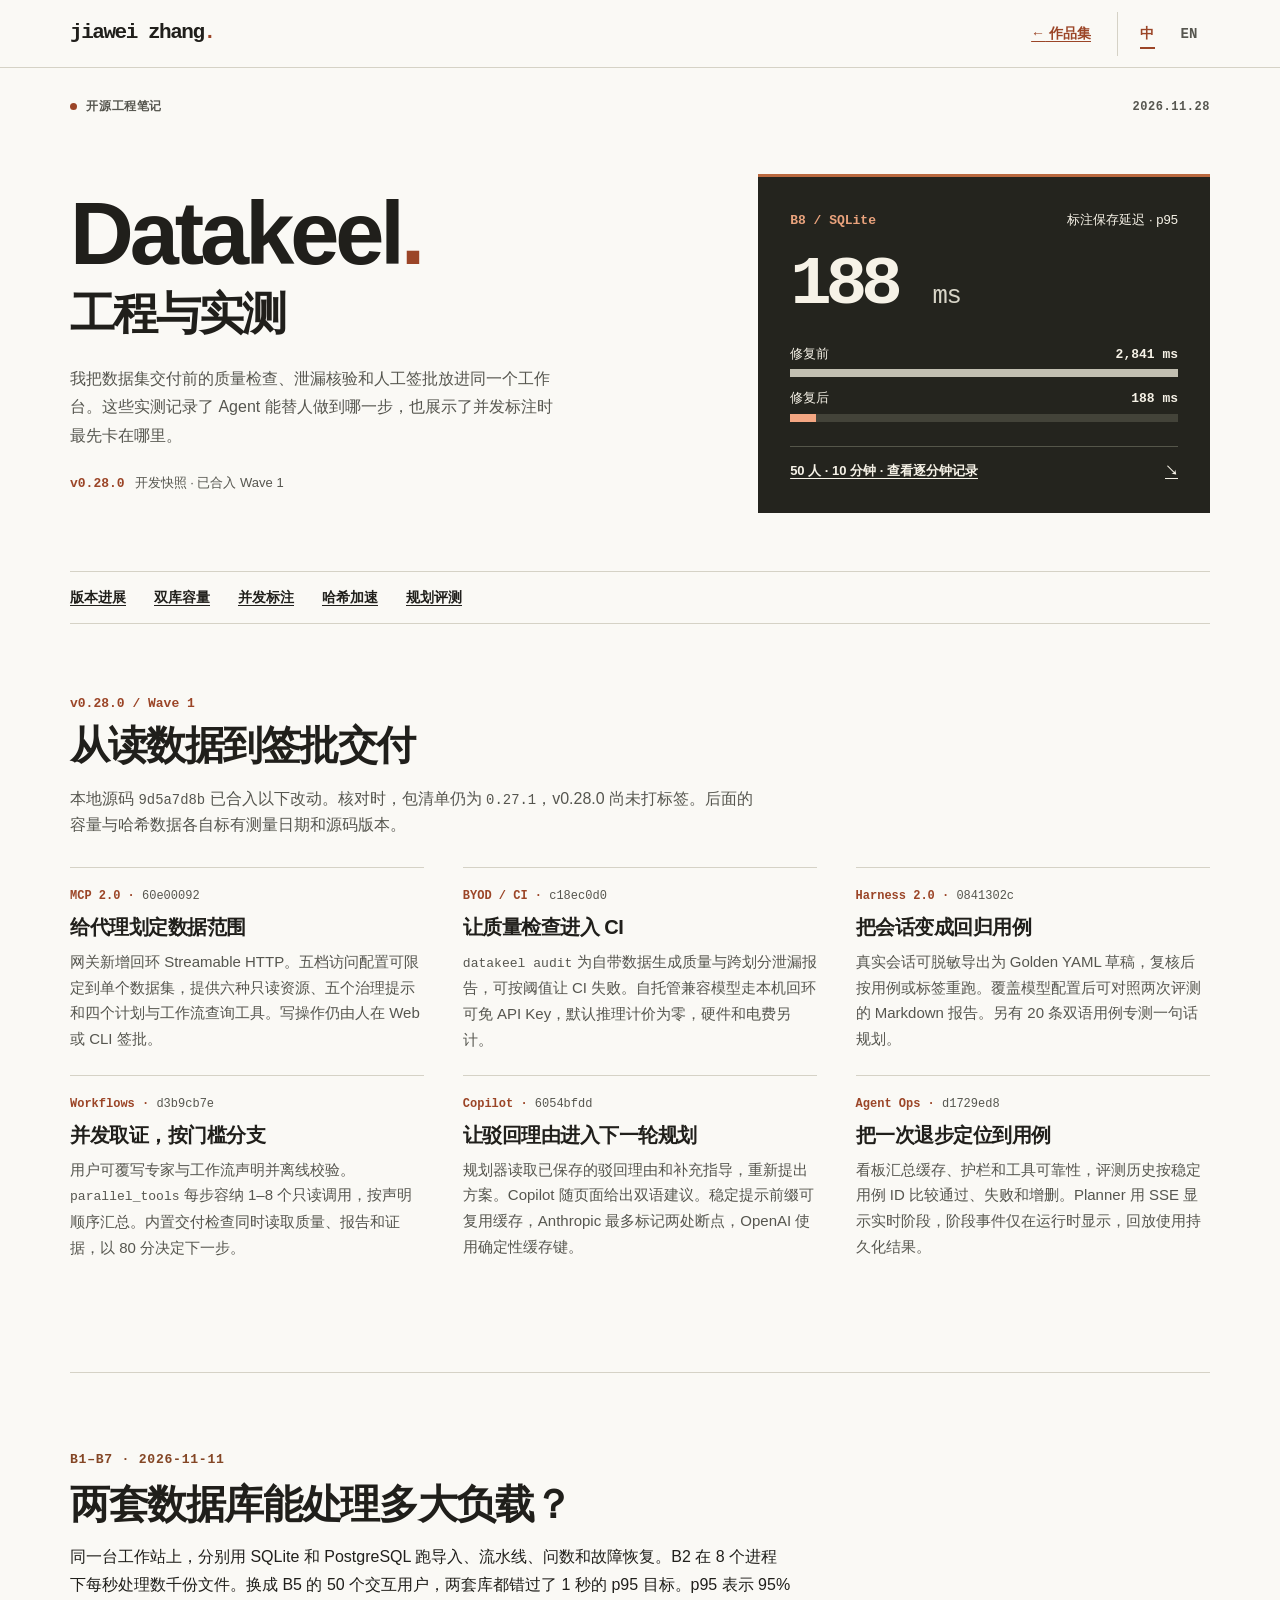
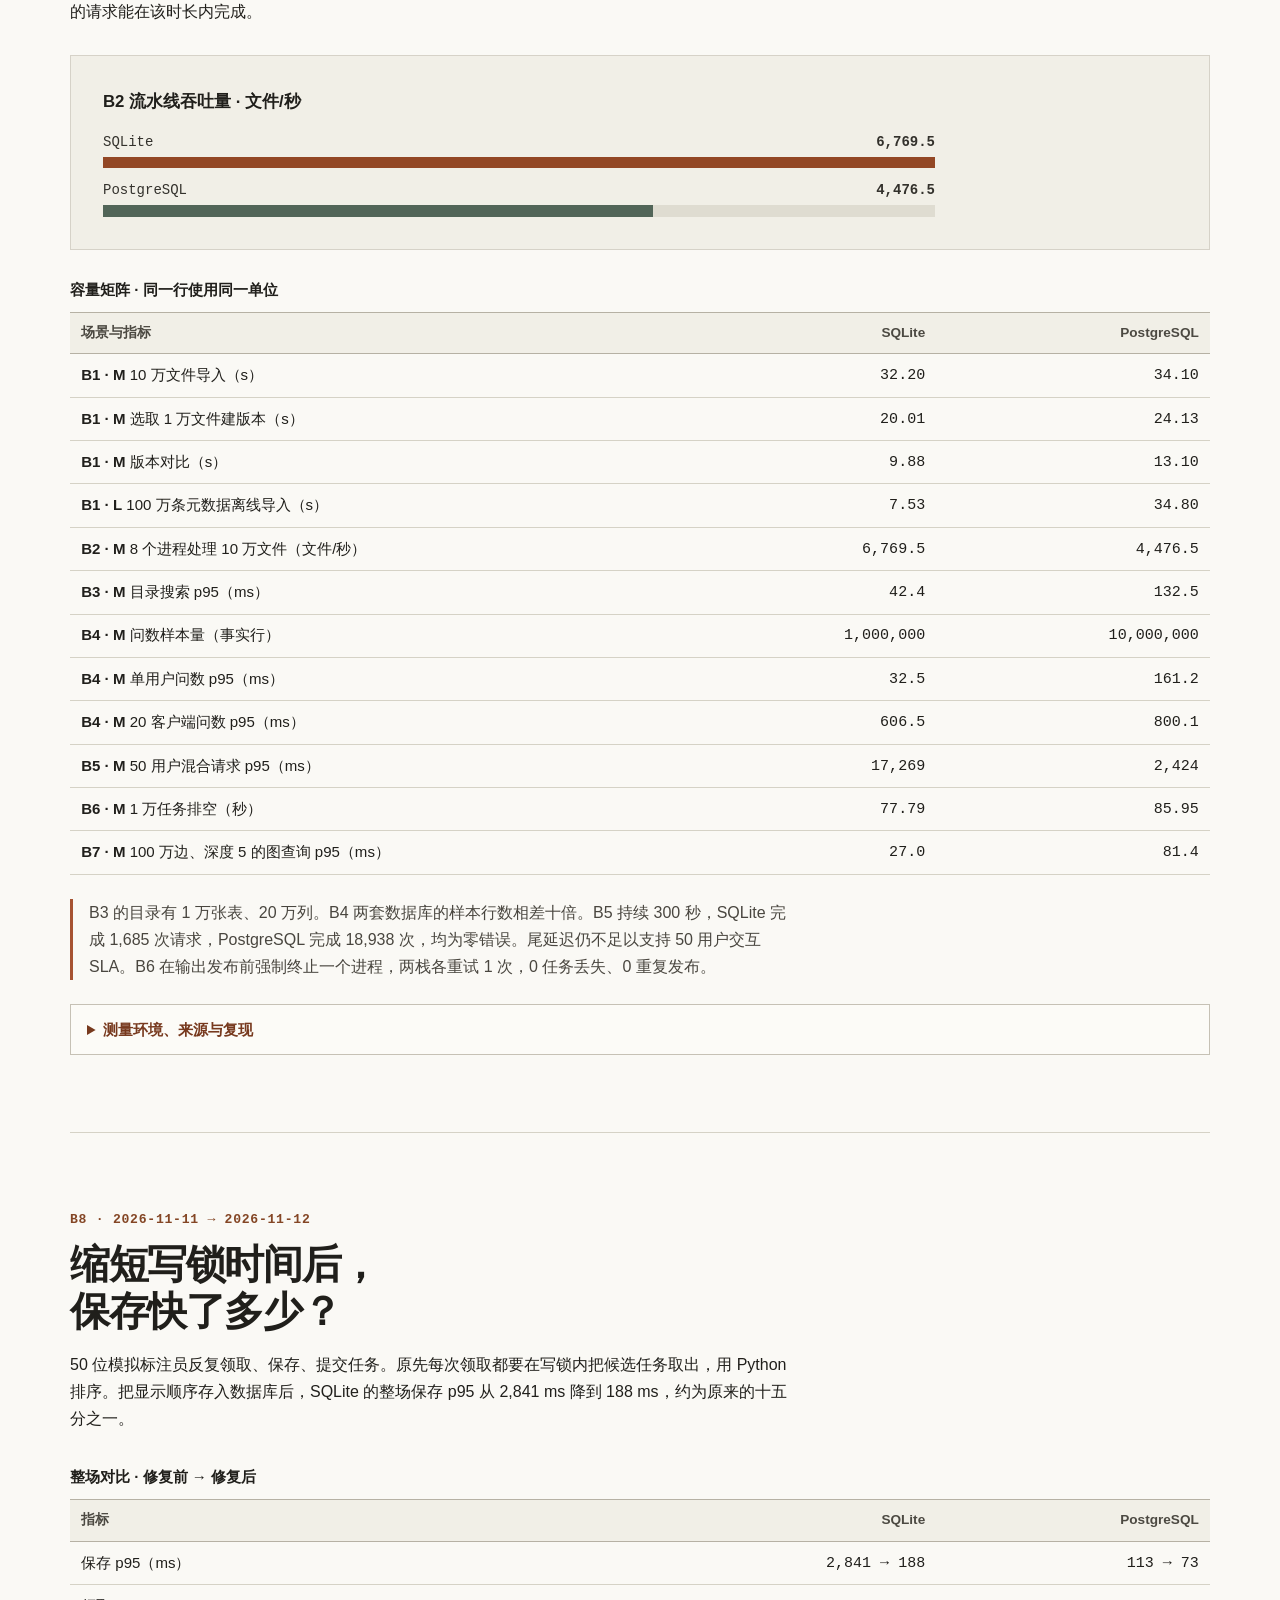
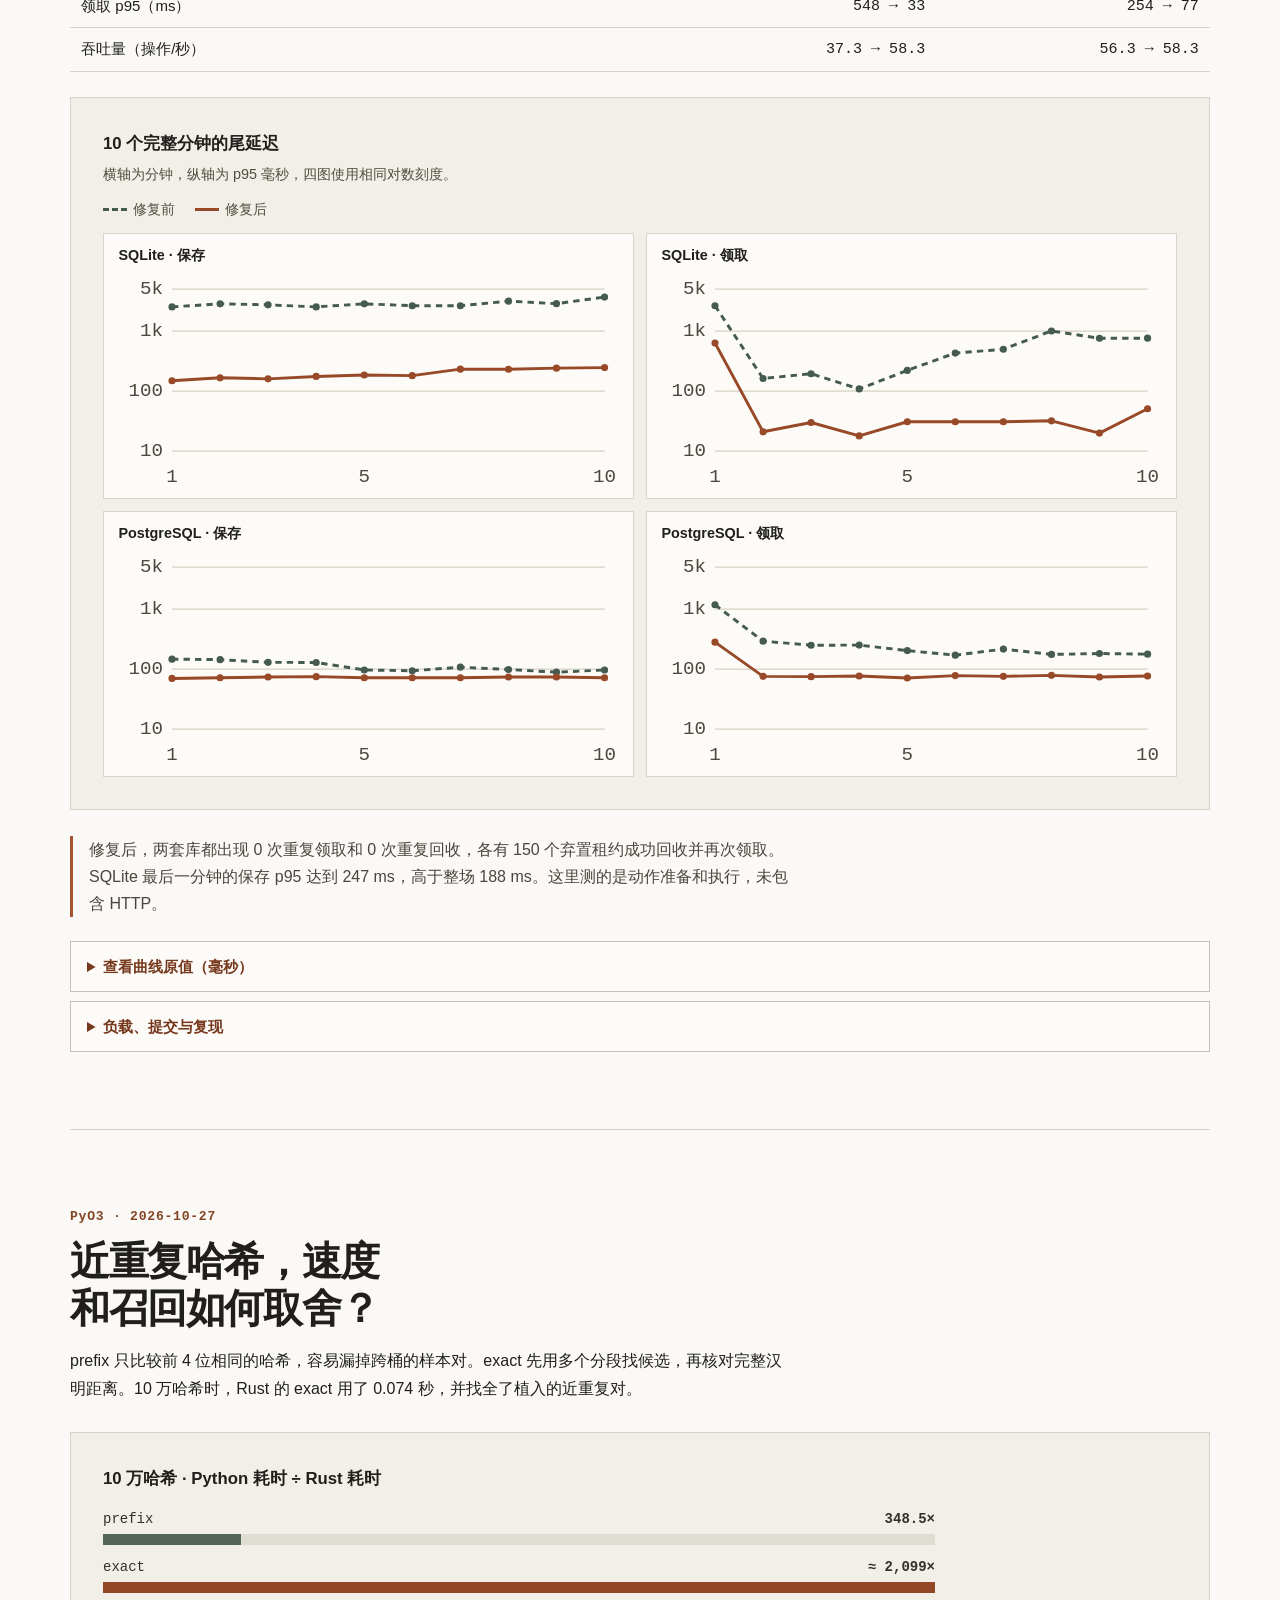
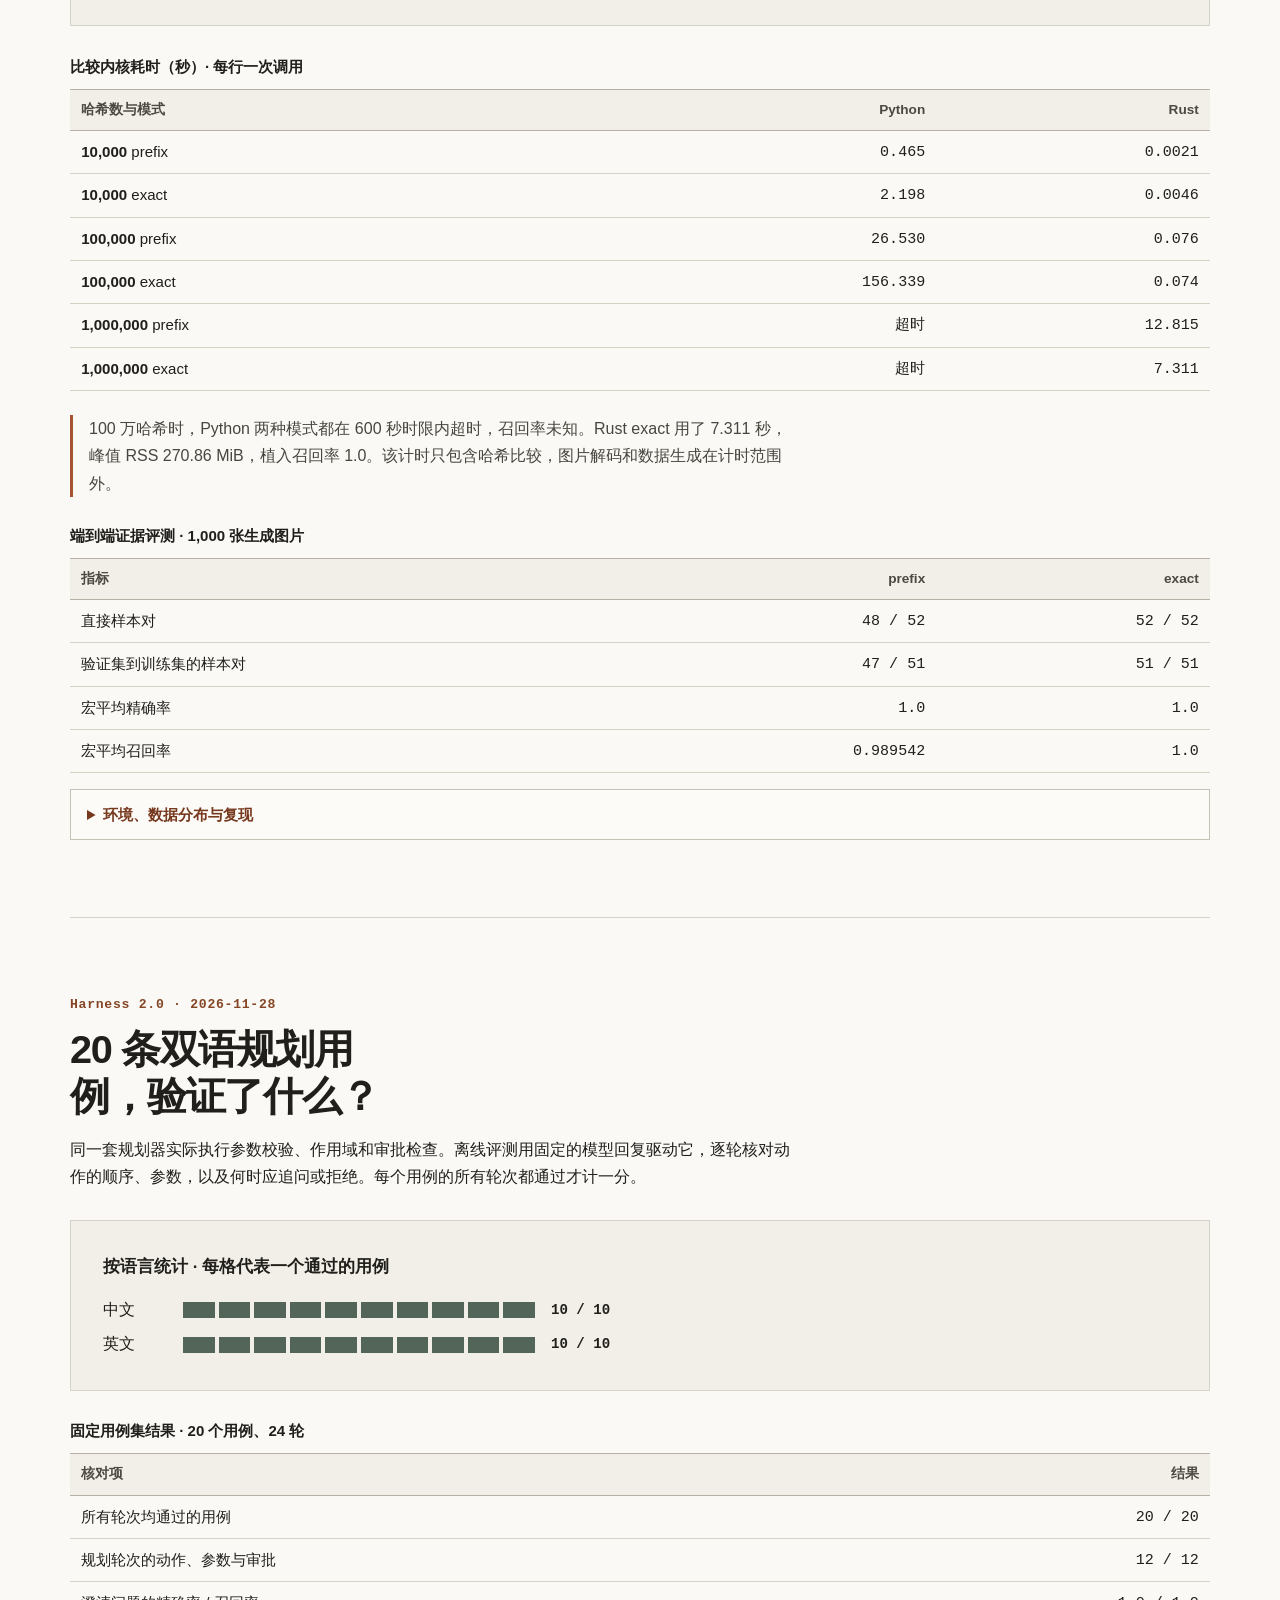
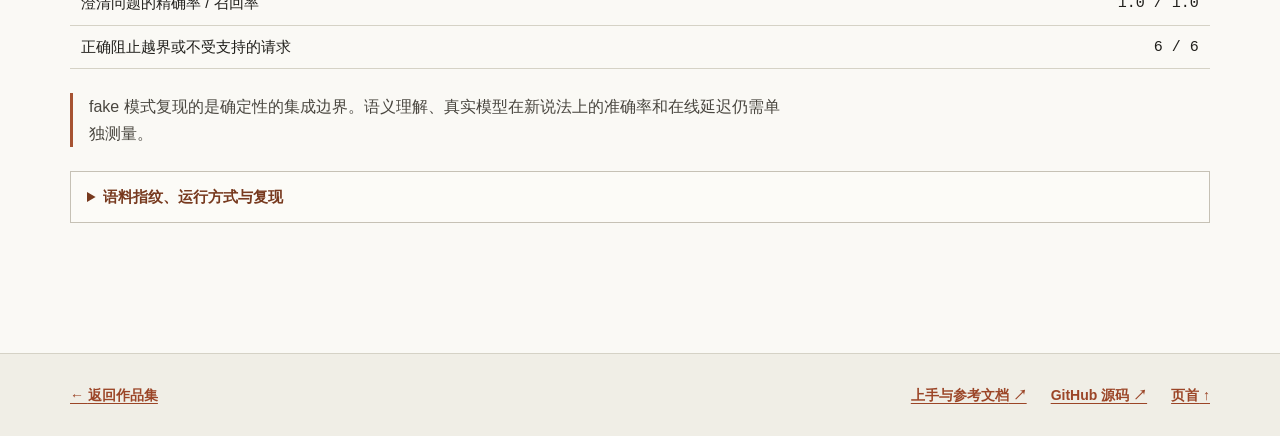
==== datakeel-benchmarks/index.html @ b17b65fa "新增 Datakeel 双语工程笔记与实测基准页" ====
<!doctype html>
<html lang="zh-CN" data-lang="zh">
<head>
  <meta charset="utf-8">
  <meta name="viewport" content="width=device-width, initial-scale=1">
  <meta name="theme-color" content="#faf9f5">
  <title>Datakeel v0.28.0 工程笔记与实测基准 | Jiawei Zhang</title>
  <meta name="description" content="从并发标注的写锁到 Agent 的人工签批：Datakeel v0.28.0 开发快照、SQLite 与 PostgreSQL 容量实测、Rust 哈希内核与离线规划评测。">
  <link rel="canonical" href="https://hire.jiawis.com/datakeel-benchmarks/">
  <meta property="og:type" content="article">
  <meta property="og:site_name" content="Jiawei Zhang">
  <meta property="og:locale" content="zh_CN">
  <meta property="og:locale:alternate" content="en_US">
  <meta property="og:url" content="https://hire.jiawis.com/datakeel-benchmarks/">
  <meta property="og:title" content="Datakeel v0.28.0 工程笔记与实测基准">
  <meta property="og:description" content="50 人标注场景的 SQLite 保存 p95 从 2,841 ms 降至 188 ms。查看逐分钟记录、复现命令和 v0.28.0 开发进展。">
  <meta property="og:image" content="https://hire.jiawis.com/assets/datakeel-benchmarks.png">
  <meta property="og:image:width" content="1200">
  <meta property="og:image:height" content="630">
  <meta property="og:image:alt" content="Datakeel B8 · SQLite save p95 · 2,841 ms → 188 ms">
  <meta name="twitter:card" content="summary_large_image">
  <meta name="twitter:title" content="Datakeel v0.28.0 · Engineering notes &amp; benchmarks">
  <meta name="twitter:description" content="How a shorter write lock changed SQLite save p95 for 50 annotators. Timings, reproducible workloads and the Wave 1 development snapshot.">
  <meta name="twitter:image" content="https://hire.jiawis.com/assets/datakeel-benchmarks.png">
  <script type="application/ld+json">
  {
    "@context": "https://schema.org",
    "@type": "TechArticle",
    "headline": "Datakeel v0.28.0 工程笔记与实测基准",
    "alternativeHeadline": "Datakeel engineering notes and measured benchmarks",
    "description": "Development snapshot, database capacity, annotation latency, near-duplicate hashing and deterministic planner evaluation.",
    "inLanguage": ["zh-CN", "en"],
    "datePublished": "2026-11-28",
    "dateModified": "2026-11-28",
    "url": "https://hire.jiawis.com/datakeel-benchmarks/",
    "image": "https://hire.jiawis.com/assets/datakeel-benchmarks.png",
    "author": {"@type": "Person", "name": "Jiawei Zhang", "url": "https://hire.jiawis.com/"}
  }
  </script>
  <link rel="icon" href="../assets/icons/stack.svg" type="image/svg+xml">
  <script src="../assets/datakeel-lang.js?v=20261128"></script>
  <link rel="stylesheet" href="../assets/datakeel.css?v=20261128">
  <link rel="stylesheet" href="../assets/benchmarks.css?v=20261128">
</head>
<body id="top">
<a class="skip-link" href="#main"><span class="zh">跳到正文</span><span class="en" lang="en">Skip to content</span></a>
<header class="masthead">
  <div class="sheet mast-row">
    <a href="../#projects" class="wordmark" aria-label="Jiawei Zhang · 作品集 / Portfolio">jiawei zhang<span>.</span></a>
    <div class="mast-tools">
      <a class="portfolio-link" href="../#projects"><span aria-hidden="true">←</span> <span class="zh">作品集</span><span class="en" lang="en">Portfolio</span></a>
      <div class="switch" role="group" aria-label="语言 / Language">
        <button type="button" data-set-lang="zh" aria-pressed="true" aria-label="中文">中</button>
        <button type="button" data-set-lang="en" aria-pressed="false" aria-label="English">EN</button>
      </div>
      <noscript>
        <fieldset class="fallback-lang"><legend>语言 / Language</legend>
          <label><input type="radio" name="language" checked>中文</label>
          <label><input type="radio" name="language" id="read-en">English</label>
        </fieldset>
      </noscript>
    </div>
  </div>
</header>
<main id="main" tabindex="-1">
  <div class="sheet">
    <div class="folio"><span><span class="dot" aria-hidden="true"></span><span class="zh">开源工程笔记</span><span class="en" lang="en">Open-source engineering notes</span></span><time datetime="2026-11-28">2026.11.28</time></div>
    <div class="cover">
      <div class="cover-copy">
        <h1>Datakeel<span class="period">.</span><span class="sub zh">工程与实测</span><span class="sub en" lang="en">Under load</span></h1>
        <p class="dek"><span class="zh">我把数据集交付前的质量检查、泄漏核验和人工签批放进同一个工作台。这些实测记录了 Agent 能替人做到哪一步，也展示了并发标注时最先卡在哪里。</span><span class="en" lang="en">I built Datakeel to bring quality checks, leakage review and human sign-off into one dataset workbench. These notes trace what an agent can do on its own and where the system slows down under load.</span></p>
        <p class="release"><strong>v0.28.0</strong> <span class="zh">开发快照 · 已合入 Wave 1</span><span class="en" lang="en">Development snapshot · Wave 1 merged locally</span></p>
      </div>
      <figure class="cover-chart">
        <figcaption><span class="serial">B8 / SQLite</span><span class="zh">标注保存延迟 · p95</span><span class="en" lang="en">Annotation save latency · p95</span></figcaption>
        <div class="hero-stat">188 <small>ms</small></div>
        <div class="bar-label"><span class="zh">修复前</span><span class="en" lang="en">Before</span><b>2,841 ms</b></div>
        <div class="bar-track" aria-hidden="true"><i class="before-bar"></i></div>
        <div class="bar-label"><span class="zh">修复后</span><span class="en" lang="en">After</span><b>188 ms</b></div>
        <div class="bar-track" aria-hidden="true"><i class="after-bar"></i></div>
        <a href="#contention"><span class="zh">50 人 · 10 分钟 · 查看逐分钟记录</span><span class="en" lang="en">50 annotators · 10 min · See the minute trace</span><span aria-hidden="true">↘</span></a>
      </figure>
    </div>
    <nav aria-label="本页目录 / Contents" class="contents">
      <a href="#features"><span class="zh">版本进展</span><span class="en" lang="en">Release notes</span></a>
      <a href="#capacity"><span class="zh">双库容量</span><span class="en" lang="en">Capacity</span></a>
      <a href="#contention"><span class="zh">并发标注</span><span class="en" lang="en">Contention</span></a>
      <a href="#hashing"><span class="zh">哈希加速</span><span class="en" lang="en">Hashing</span></a>
      <a href="#planner"><span class="zh">规划评测</span><span class="en" lang="en">Planner</span></a>
    </nav>
    <section id="features" class="release-section">
      <p class="section-label">v0.28.0 / Wave 1</p>
      <h2><span class="zh">从读数据到签批交付</span><span class="en" lang="en">From reading data to signing off</span></h2>
      <p class="intro"><span class="zh">本地源码 <code>9d5a7d8b</code> 已合入以下改动。核对时，包清单仍为 <code>0.27.1</code>，v0.28.0 尚未打标签。后面的容量与哈希数据各自标有测量日期和源码版本。</span><span class="en" lang="en">Local revision <code>9d5a7d8b</code> contains the changes below. At review time the package manifest still read <code>0.27.1</code> and v0.28.0 was untagged. The capacity and hashing runs below carry their own dates and revisions.</span></p>
      <div class="feature-grid">
        <article>
          <p class="source-id">MCP 2.0 · <code>60e00092</code></p>
          <h3><span class="zh">给代理划定数据范围</span><span class="en" lang="en">Give agents a scoped view</span></h3>
          <p><span class="zh">网关新增回环 Streamable HTTP。五档访问配置可限定到单个数据集，提供六种只读资源、五个治理提示和四个计划与工作流查询工具。写操作仍由人在 Web 或 CLI 签批。</span><span class="en" lang="en">The gateway adds loopback Streamable HTTP. Five profiles can narrow access to one dataset. Six read-only resources, five governance prompts and four plan or workflow inspection tools expose evidence. People approve writes in the Web UI or CLI.</span></p>
        </article>
        <article>
          <p class="source-id">BYOD / CI · <code>c18ec0d0</code></p>
          <h3><span class="zh">让质量检查进入 CI</span><span class="en" lang="en">Gate delivery on measured quality</span></h3>
          <p><span class="zh"><code>datakeel audit</code> 为自带数据生成质量与跨划分泄漏报告，可按阈值让 CI 失败。自托管兼容模型走本机回环可免 API Key，默认推理计价为零，硬件和电费另计。</span><span class="en" lang="en"><code>datakeel audit</code> checks a supplied dataset for quality and cross-split leaks. Thresholds can fail CI. A compatible self-hosted model on loopback needs no API key. Its default inference tariff is zero, excluding hardware and electricity.</span></p>
        </article>
        <article>
          <p class="source-id">Harness 2.0 · <code>0841302c</code></p>
          <h3><span class="zh">把会话变成回归用例</span><span class="en" lang="en">Turn a session into a regression case</span></h3>
          <p><span class="zh">真实会话可脱敏导出为 Golden YAML 草稿，复核后按用例或标签重跑。覆盖模型配置后可对照两次评测的 Markdown 报告。另有 20 条双语用例专测一句话规划。</span><span class="en" lang="en">Export a redacted conversation as a draft Golden YAML case, review it and rerun by case or tag. Override the model and compare two saved runs in Markdown. A separate 20-case bilingual corpus exercises the intent planner.</span></p>
        </article>
        <article>
          <p class="source-id">Workflows · <code>d3b9cb7e</code></p>
          <h3><span class="zh">并发取证，按门槛分支</span><span class="en" lang="en">Gather evidence in parallel</span></h3>
          <p><span class="zh">用户可覆写专家与工作流声明并离线校验。<code>parallel_tools</code> 每步容纳 1–8 个只读调用，按声明顺序汇总。内置交付检查同时读取质量、报告和证据，以 80 分决定下一步。</span><span class="en" lang="en">Users can override specialist and workflow definitions and validate them offline. A <code>parallel_tools</code> step accepts 1–8 reads and returns them in declared order. The release-readiness workflow joins quality, report and evidence reads, then branches at 80 points.</span></p>
        </article>
        <article>
          <p class="source-id">Copilot · <code>6054bfdd</code></p>
          <h3><span class="zh">让驳回理由进入下一轮规划</span><span class="en" lang="en">Replan from the reviewer’s reason</span></h3>
          <p><span class="zh">规划器读取已保存的驳回理由和补充指导，重新提出方案。Copilot 随页面给出双语建议。稳定提示前缀可复用缓存，Anthropic 最多标记两处断点，OpenAI 使用确定性缓存键。</span><span class="en" lang="en">The planner reads the recorded rejection and reviewer guidance before proposing a new plan. Copilot suggestions follow the current page. Stable prompt material can use up to two Anthropic cache breakpoints or a deterministic OpenAI cache key.</span></p>
        </article>
        <article>
          <p class="source-id">Agent Ops · <code>d1729ed8</code></p>
          <h3><span class="zh">把一次退步定位到用例</span><span class="en" lang="en">Trace a regression to one case</span></h3>
          <p><span class="zh">看板汇总缓存、护栏和工具可靠性，评测历史按稳定用例 ID 比较通过、失败和增删。Planner 用 SSE 显示实时阶段，阶段事件仅在运行时显示，回放使用持久化结果。</span><span class="en" lang="en">The dashboard tracks cache usage, guardrails and tool reliability. Evaluation history compares outcomes by stable case ID, including added and removed cases. Planner stages stream live over SSE. Replay uses the persisted outcomes.</span></p>
        </article>
      </div>
    </section>
<section class="be-section" id="capacity" aria-labelledby="capacity-title">
<p class="be-stamp">B1–B7 · 2026-11-11</p>
<h2 id="capacity-title"><span class="zh">两套数据库能处理多大负载？</span><span class="en" lang="en">How far did each database scale?</span></h2>
<p class="be-lead"><span class="zh">同一台工作站上，分别用 SQLite 和 PostgreSQL 跑导入、流水线、问数和故障恢复。B2 在 8 个进程下每秒处理数千份文件。换成 B5 的 50 个交互用户，两套库都错过了 1 秒的 p95 目标。p95 表示 95% 的请求能在该时长内完成。</span><span class="en" lang="en">On the same workstation, eight workers processed thousands of files per second in B2. When the workload switched to 50 interactive users in B5, both databases missed the one-second p95 target. A p95 of one second means 95% of requests finish within a second.</span></p>
<figure class="be-figure"><figcaption><span class="zh">B2 流水线吞吐量 · 文件/秒</span><span class="en" lang="en">B2 pipeline throughput · files per second</span></figcaption>
<div class="be-bar"><div><span>SQLite</span><strong>6,769.5</strong></div><div class="be-track" aria-hidden="true"><i class="be-fill" style="width:100.000%"></i></div></div>
<div class="be-bar"><div><span>PostgreSQL</span><strong>4,476.5</strong></div><div class="be-track" aria-hidden="true"><i class="be-fill-alt" style="width:66.127%"></i></div></div>
</figure>
<table class="be-table ">
  <caption><span class="zh">容量矩阵 · 同一行使用同一单位</span><span class="en" lang="en">Capacity matrix · units are given in each row</span></caption>
  <thead><tr><th scope="col"><span class="zh">场景与指标</span><span class="en" lang="en">Workload and measure</span></th><th scope="col">SQLite</th><th scope="col">PostgreSQL</th></tr></thead>
  <tbody>
    <tr><th scope="row"><b>B1 · M</b> <span class="zh">10 万文件导入（s）</span><span class="en" lang="en">Import 100k files (s)</span></th><td>32.20</td><td>34.10</td></tr>
    <tr><th scope="row"><b>B1 · M</b> <span class="zh">选取 1 万文件建版本（s）</span><span class="en" lang="en">Version 10k selected files (s)</span></th><td>20.01</td><td>24.13</td></tr>
    <tr><th scope="row"><b>B1 · M</b> <span class="zh">版本对比（s）</span><span class="en" lang="en">Compare versions (s)</span></th><td>9.88</td><td>13.10</td></tr>
    <tr><th scope="row"><b>B1 · L</b> <span class="zh">100 万条元数据离线导入（s）</span><span class="en" lang="en">Offline import of 1M metadata entries (s)</span></th><td>7.53</td><td>34.80</td></tr>
    <tr><th scope="row"><b>B2 · M</b> <span class="zh">8 个进程处理 10 万文件（文件/秒）</span><span class="en" lang="en">Process 100k files with 8 workers (files/s)</span></th><td>6,769.5</td><td>4,476.5</td></tr>
    <tr><th scope="row"><b>B3 · M</b> <span class="zh">目录搜索 p95（ms）</span><span class="en" lang="en">Catalog search p95 (ms)</span></th><td>42.4</td><td>132.5</td></tr>
    <tr><th scope="row"><b>B4 · M</b> <span class="zh">问数样本量（事实行）</span><span class="en" lang="en">Ask workload (fact rows)</span></th><td>1,000,000</td><td>10,000,000</td></tr>
    <tr><th scope="row"><b>B4 · M</b> <span class="zh">单用户问数 p95（ms）</span><span class="en" lang="en">Serial ask p95 (ms)</span></th><td>32.5</td><td>161.2</td></tr>
    <tr><th scope="row"><b>B4 · M</b> <span class="zh">20 客户端问数 p95（ms）</span><span class="en" lang="en">20-client ask p95 (ms)</span></th><td>606.5</td><td>800.1</td></tr>
    <tr><th scope="row"><b>B5 · M</b> <span class="zh">50 用户混合请求 p95（ms）</span><span class="en" lang="en">Mixed requests, 50 users, p95 (ms)</span></th><td>17,269</td><td>2,424</td></tr>
    <tr><th scope="row"><b>B6 · M</b> <span class="zh">1 万任务排空（秒）</span><span class="en" lang="en">Drain 10k tasks (s)</span></th><td>77.79</td><td>85.95</td></tr>
    <tr><th scope="row"><b>B7 · M</b> <span class="zh">100 万边、深度 5 的图查询 p95（ms）</span><span class="en" lang="en">Depth-5 graph query over 1M edges, p95 (ms)</span></th><td>27.0</td><td>81.4</td></tr>
  </tbody>
</table>
<p class="be-note"><span class="zh">B3 的目录有 1 万张表、20 万列。B4 两套数据库的样本行数相差十倍。B5 持续 300 秒，SQLite 完成 1,685 次请求，PostgreSQL 完成 18,938 次，均为零错误。尾延迟仍不足以支持 50 用户交互 SLA。B6 在输出发布前强制终止一个进程，两栈各重试 1 次，0 任务丢失、0 重复发布。</span><span class="en" lang="en">B3 indexed 10,000 tables and 200,000 columns. B4 used ten times more fact rows on PostgreSQL. During 300 seconds in B5, SQLite handled 1,685 requests and PostgreSQL handled 18,938 with zero errors. Their tail latencies rule out a 50-user interactive SLA on this workload. Killing one worker before publication in B6 triggered one retry on each stack, with zero lost tasks or duplicate publications.</span></p>
<details class="be-details"><summary><span class="zh">测量环境、来源与复现</span><span class="en" lang="en">Environment, sources and reproduction</span></summary>
<div class="be-fold">
<p><span class="zh">2026-11-11 的 18 次顺序压测使用合成数据、seed 23，关闭性能采样。记录的主机配置为 Apple M5 Pro、15 核、48 GiB，macOS 26.3.2 arm64、Python 3.12.13、SQLite 3.53.1、本地容器 PostgreSQL 17.11。B5 包含 ASGI 路由和序列化，排除网络套接字与代理。B1 L 仅测离线元数据。</span><span class="en" lang="en">The 18 sequential runs on 2026-11-11 used synthetic fixtures, seed 23 and no profiler. The reported 15-core Apple M5 Pro had 48 GiB of memory and ran macOS 26.3.2 arm64, Python 3.12.13, SQLite 3.53.1 and PostgreSQL 17.11 in a local container. B5 included ASGI routing and serialization and excluded sockets and proxies. B1 L measured offline metadata.</span></p>
<p><span class="zh">测量版本 0.24.1，提交 <code>3fafd6a</code>、<code>6686646</code>。两者的 Python 源码 SHA-256 前缀均为 <code>88de0f45394d</code>。在锁定的开发环境中选 B1–B7 逐个运行，B1 L 使用 <code>--size L</code>。PostgreSQL 需通过 <code>DATAKEEL_TEST_DATABASE_URL</code> 指向本机一次性数据库。</span><span class="en" lang="en">Version 0.24.1 at <code>3fafd6a</code> and <code>6686646</code> shared the Python source SHA-256 prefix <code>88de0f45394d</code>. In the locked development environment, select B1–B7 individually and use <code>--size L</code> for B1 L. For PostgreSQL, set <code>DATAKEEL_TEST_DATABASE_URL</code> to a disposable loopback database.</span></p>
<pre><code>uv sync --locked
uv run python -m scripts.scale_bench B2 --size M --stack sqlite --seed 23 --output b2-sqlite.json
uv run python -m scripts.scale_bench B2 --size M --stack postgres --seed 23 --output b2-postgres.json</code></pre>
<p class="be-sources"><a href="https://datakeel.jiawis.com/docs/capacity/"><span class="zh">容量手册</span><span class="en" lang="en">Capacity guide</span></a> <a href="https://github.com/chaw1/datakeel/blob/468b8caa349cc460ea6e9e5c7c119543d77bd94a/docs/CAPACITY.md">GitHub · CAPACITY.md</a> <a href="measurements.json"><span class="zh">实测数据 JSON</span><span class="en" lang="en">Measurements JSON</span></a></p>
</div></details>
</section>
<section class="be-section" id="contention" aria-labelledby="contention-title">
<p class="be-stamp">B8 · 2026-11-11 → 2026-11-12</p>
<h2 id="contention-title"><span class="zh">缩短写锁时间后，保存快了多少？</span><span class="en" lang="en">What changed when the write lock got shorter?</span></h2>
<p class="be-lead"><span class="zh">50 位模拟标注员反复领取、保存、提交任务。原先每次领取都要在写锁内把候选任务取出，用 Python 排序。把显示顺序存入数据库后，SQLite 的整场保存 p95 从 2,841 ms 降到 188 ms，约为原来的十五分之一。</span><span class="en" lang="en">Fifty simulated annotators repeatedly claimed, saved and submitted tasks. Each claim used to fetch and sort all eligible tasks in Python while holding the write lock. Persisting their display order reduced SQLite’s whole-run save p95 from 2,841 ms to 188 ms, about a fifteenfold reduction.</span></p>
<table class="be-table ">
  <caption><span class="zh">整场对比 · 修复前 → 修复后</span><span class="en" lang="en">Whole-run comparison · before → after</span></caption>
  <thead><tr><th scope="col"><span class="zh">指标</span><span class="en" lang="en">Measure</span></th><th scope="col">SQLite</th><th scope="col">PostgreSQL</th></tr></thead>
  <tbody>
    <tr><th scope="row"><span class="zh">保存 p95（ms）</span><span class="en" lang="en">Save p95 (ms)</span></th><td>2,841 → 188</td><td>113 → 73</td></tr>
    <tr><th scope="row"><span class="zh">领取 p95（ms）</span><span class="en" lang="en">Claim p95 (ms)</span></th><td>548 → 33</td><td>254 → 77</td></tr>
    <tr><th scope="row"><span class="zh">吞吐量（操作/秒）</span><span class="en" lang="en">Throughput (ops/s)</span></th><td>37.3 → 58.3</td><td>56.3 → 58.3</td></tr>
  </tbody>
</table>
<div class="be-charts"><p class="be-charttitle"><span class="zh">10 个完整分钟的尾延迟</span><span class="en" lang="en">Tail latency across ten full minutes</span></p>
<p class="be-description"><span class="zh">横轴为分钟，纵轴为 p95 毫秒，四图使用相同对数刻度。</span><span class="en" lang="en">Minutes run horizontally. The vertical axis shows p95 in milliseconds on the same logarithmic scale in all four charts.</span></p>
<p class="be-legend"><span><i class="be-key-before" aria-hidden="true"></i><span class="zh">修复前</span><span class="en" lang="en">Before</span></span><span><i class="be-key-after" aria-hidden="true"></i><span class="zh">修复后</span><span class="en" lang="en">After</span></span></p>
<div class="be-plots">
<figure class="be-plot"><figcaption>SQLite · <span class="zh">保存</span><span class="en" lang="en">save</span></figcaption>
<svg viewBox="0 0 402 174" aria-hidden="true" focusable="false">
<line class="be-gridline" x1="47" x2="386" y1="142.0" y2="142.0"/><text x="40" y="146.0" text-anchor="end">10</text>
<line class="be-gridline" x1="47" x2="386" y1="94.9" y2="94.9"/><text x="40" y="98.9" text-anchor="end">100</text>
<line class="be-gridline" x1="47" x2="386" y1="47.9" y2="47.9"/><text x="40" y="51.9" text-anchor="end">1k</text>
<line class="be-gridline" x1="47" x2="386" y1="15.0" y2="15.0"/><text x="40" y="19.0" text-anchor="end">5k</text>
<text x="47.0" y="166" text-anchor="middle">1</text>
<text x="197.7" y="166" text-anchor="middle">5</text>
<text x="386.0" y="166" text-anchor="middle">10</text>
<polyline class="be-before" points="47.0,28.9 84.7,26.5 122.3,27.3 160.0,28.9 197.7,26.5 235.3,28.0 273.0,28.0 310.7,24.4 348.3,26.4 386.0,21.2"/>
<circle class="be-marker-before" cx="47.0" cy="28.9" r="2.8"/>
<circle class="be-marker-before" cx="84.7" cy="26.5" r="2.8"/>
<circle class="be-marker-before" cx="122.3" cy="27.3" r="2.8"/>
<circle class="be-marker-before" cx="160.0" cy="28.9" r="2.8"/>
<circle class="be-marker-before" cx="197.7" cy="26.5" r="2.8"/>
<circle class="be-marker-before" cx="235.3" cy="28.0" r="2.8"/>
<circle class="be-marker-before" cx="273.0" cy="28.0" r="2.8"/>
<circle class="be-marker-before" cx="310.7" cy="24.4" r="2.8"/>
<circle class="be-marker-before" cx="348.3" cy="26.4" r="2.8"/>
<circle class="be-marker-before" cx="386.0" cy="21.2" r="2.8"/>
<polyline class="be-after" points="47.0,86.8 84.7,84.5 122.3,85.3 160.0,83.4 197.7,82.3 235.3,82.8 273.0,77.7 310.7,77.8 348.3,76.9 386.0,76.5"/>
<circle class="be-marker-after" cx="47.0" cy="86.8" r="2.8"/>
<circle class="be-marker-after" cx="84.7" cy="84.5" r="2.8"/>
<circle class="be-marker-after" cx="122.3" cy="85.3" r="2.8"/>
<circle class="be-marker-after" cx="160.0" cy="83.4" r="2.8"/>
<circle class="be-marker-after" cx="197.7" cy="82.3" r="2.8"/>
<circle class="be-marker-after" cx="235.3" cy="82.8" r="2.8"/>
<circle class="be-marker-after" cx="273.0" cy="77.7" r="2.8"/>
<circle class="be-marker-after" cx="310.7" cy="77.8" r="2.8"/>
<circle class="be-marker-after" cx="348.3" cy="76.9" r="2.8"/>
<circle class="be-marker-after" cx="386.0" cy="76.5" r="2.8"/>
</svg></figure>
<figure class="be-plot"><figcaption>SQLite · <span class="zh">领取</span><span class="en" lang="en">claim</span></figcaption>
<svg viewBox="0 0 402 174" aria-hidden="true" focusable="false">
<line class="be-gridline" x1="47" x2="386" y1="142.0" y2="142.0"/><text x="40" y="146.0" text-anchor="end">10</text>
<line class="be-gridline" x1="47" x2="386" y1="94.9" y2="94.9"/><text x="40" y="98.9" text-anchor="end">100</text>
<line class="be-gridline" x1="47" x2="386" y1="47.9" y2="47.9"/><text x="40" y="51.9" text-anchor="end">1k</text>
<line class="be-gridline" x1="47" x2="386" y1="15.0" y2="15.0"/><text x="40" y="19.0" text-anchor="end">5k</text>
<text x="47.0" y="166" text-anchor="middle">1</text>
<text x="197.7" y="166" text-anchor="middle">5</text>
<text x="386.0" y="166" text-anchor="middle">10</text>
<polyline class="be-before" points="47.0,28.0 84.7,85.0 122.3,81.3 160.0,93.2 197.7,78.7 235.3,65.1 273.0,62.1 310.7,47.8 348.3,53.5 386.0,53.4"/>
<circle class="be-marker-before" cx="47.0" cy="28.0" r="2.8"/>
<circle class="be-marker-before" cx="84.7" cy="85.0" r="2.8"/>
<circle class="be-marker-before" cx="122.3" cy="81.3" r="2.8"/>
<circle class="be-marker-before" cx="160.0" cy="93.2" r="2.8"/>
<circle class="be-marker-before" cx="197.7" cy="78.7" r="2.8"/>
<circle class="be-marker-before" cx="235.3" cy="65.1" r="2.8"/>
<circle class="be-marker-before" cx="273.0" cy="62.1" r="2.8"/>
<circle class="be-marker-before" cx="310.7" cy="47.8" r="2.8"/>
<circle class="be-marker-before" cx="348.3" cy="53.5" r="2.8"/>
<circle class="be-marker-before" cx="386.0" cy="53.4" r="2.8"/>
<polyline class="be-after" points="47.0,57.2 84.7,126.8 122.3,119.5 160.0,130.0 197.7,118.9 235.3,118.9 273.0,118.9 310.7,118.2 348.3,127.8 386.0,108.7"/>
<circle class="be-marker-after" cx="47.0" cy="57.2" r="2.8"/>
<circle class="be-marker-after" cx="84.7" cy="126.8" r="2.8"/>
<circle class="be-marker-after" cx="122.3" cy="119.5" r="2.8"/>
<circle class="be-marker-after" cx="160.0" cy="130.0" r="2.8"/>
<circle class="be-marker-after" cx="197.7" cy="118.9" r="2.8"/>
<circle class="be-marker-after" cx="235.3" cy="118.9" r="2.8"/>
<circle class="be-marker-after" cx="273.0" cy="118.9" r="2.8"/>
<circle class="be-marker-after" cx="310.7" cy="118.2" r="2.8"/>
<circle class="be-marker-after" cx="348.3" cy="127.8" r="2.8"/>
<circle class="be-marker-after" cx="386.0" cy="108.7" r="2.8"/>
</svg></figure>
<figure class="be-plot"><figcaption>PostgreSQL · <span class="zh">保存</span><span class="en" lang="en">save</span></figcaption>
<svg viewBox="0 0 402 174" aria-hidden="true" focusable="false">
<line class="be-gridline" x1="47" x2="386" y1="142.0" y2="142.0"/><text x="40" y="146.0" text-anchor="end">10</text>
<line class="be-gridline" x1="47" x2="386" y1="94.9" y2="94.9"/><text x="40" y="98.9" text-anchor="end">100</text>
<line class="be-gridline" x1="47" x2="386" y1="47.9" y2="47.9"/><text x="40" y="51.9" text-anchor="end">1k</text>
<line class="be-gridline" x1="47" x2="386" y1="15.0" y2="15.0"/><text x="40" y="19.0" text-anchor="end">5k</text>
<text x="47.0" y="166" text-anchor="middle">1</text>
<text x="197.7" y="166" text-anchor="middle">5</text>
<text x="386.0" y="166" text-anchor="middle">10</text>
<polyline class="be-before" points="47.0,87.1 84.7,87.5 122.3,89.6 160.0,89.7 197.7,95.6 235.3,96.2 273.0,93.4 310.7,95.2 348.3,97.3 386.0,95.6"/>
<circle class="be-marker-before" cx="47.0" cy="87.1" r="2.8"/>
<circle class="be-marker-before" cx="84.7" cy="87.5" r="2.8"/>
<circle class="be-marker-before" cx="122.3" cy="89.6" r="2.8"/>
<circle class="be-marker-before" cx="160.0" cy="89.7" r="2.8"/>
<circle class="be-marker-before" cx="197.7" cy="95.6" r="2.8"/>
<circle class="be-marker-before" cx="235.3" cy="96.2" r="2.8"/>
<circle class="be-marker-before" cx="273.0" cy="93.4" r="2.8"/>
<circle class="be-marker-before" cx="310.7" cy="95.2" r="2.8"/>
<circle class="be-marker-before" cx="348.3" cy="97.3" r="2.8"/>
<circle class="be-marker-before" cx="386.0" cy="95.6" r="2.8"/>
<polyline class="be-after" points="47.0,102.2 84.7,101.7 122.3,101.1 160.0,100.8 197.7,101.7 235.3,101.7 273.0,101.7 310.7,101.1 348.3,101.1 386.0,101.7"/>
<circle class="be-marker-after" cx="47.0" cy="102.2" r="2.8"/>
<circle class="be-marker-after" cx="84.7" cy="101.7" r="2.8"/>
<circle class="be-marker-after" cx="122.3" cy="101.1" r="2.8"/>
<circle class="be-marker-after" cx="160.0" cy="100.8" r="2.8"/>
<circle class="be-marker-after" cx="197.7" cy="101.7" r="2.8"/>
<circle class="be-marker-after" cx="235.3" cy="101.7" r="2.8"/>
<circle class="be-marker-after" cx="273.0" cy="101.7" r="2.8"/>
<circle class="be-marker-after" cx="310.7" cy="101.1" r="2.8"/>
<circle class="be-marker-after" cx="348.3" cy="101.1" r="2.8"/>
<circle class="be-marker-after" cx="386.0" cy="101.7" r="2.8"/>
</svg></figure>
<figure class="be-plot"><figcaption>PostgreSQL · <span class="zh">领取</span><span class="en" lang="en">claim</span></figcaption>
<svg viewBox="0 0 402 174" aria-hidden="true" focusable="false">
<line class="be-gridline" x1="47" x2="386" y1="142.0" y2="142.0"/><text x="40" y="146.0" text-anchor="end">10</text>
<line class="be-gridline" x1="47" x2="386" y1="94.9" y2="94.9"/><text x="40" y="98.9" text-anchor="end">100</text>
<line class="be-gridline" x1="47" x2="386" y1="47.9" y2="47.9"/><text x="40" y="51.9" text-anchor="end">1k</text>
<line class="be-gridline" x1="47" x2="386" y1="15.0" y2="15.0"/><text x="40" y="19.0" text-anchor="end">5k</text>
<text x="47.0" y="166" text-anchor="middle">1</text>
<text x="197.7" y="166" text-anchor="middle">5</text>
<text x="386.0" y="166" text-anchor="middle">10</text>
<polyline class="be-before" points="47.0,44.5 84.7,73.0 122.3,76.2 160.0,76.1 197.7,80.4 235.3,84.0 273.0,79.2 310.7,83.4 348.3,82.7 386.0,83.2"/>
<circle class="be-marker-before" cx="47.0" cy="44.5" r="2.8"/>
<circle class="be-marker-before" cx="84.7" cy="73.0" r="2.8"/>
<circle class="be-marker-before" cx="122.3" cy="76.2" r="2.8"/>
<circle class="be-marker-before" cx="160.0" cy="76.1" r="2.8"/>
<circle class="be-marker-before" cx="197.7" cy="80.4" r="2.8"/>
<circle class="be-marker-before" cx="235.3" cy="84.0" r="2.8"/>
<circle class="be-marker-before" cx="273.0" cy="79.2" r="2.8"/>
<circle class="be-marker-before" cx="310.7" cy="83.4" r="2.8"/>
<circle class="be-marker-before" cx="348.3" cy="82.7" r="2.8"/>
<circle class="be-marker-before" cx="386.0" cy="83.2" r="2.8"/>
<polyline class="be-after" points="47.0,73.8 84.7,100.6 122.3,100.8 160.0,100.3 197.7,101.9 235.3,100.0 273.0,100.6 310.7,99.8 348.3,101.1 386.0,100.3"/>
<circle class="be-marker-after" cx="47.0" cy="73.8" r="2.8"/>
<circle class="be-marker-after" cx="84.7" cy="100.6" r="2.8"/>
<circle class="be-marker-after" cx="122.3" cy="100.8" r="2.8"/>
<circle class="be-marker-after" cx="160.0" cy="100.3" r="2.8"/>
<circle class="be-marker-after" cx="197.7" cy="101.9" r="2.8"/>
<circle class="be-marker-after" cx="235.3" cy="100.0" r="2.8"/>
<circle class="be-marker-after" cx="273.0" cy="100.6" r="2.8"/>
<circle class="be-marker-after" cx="310.7" cy="99.8" r="2.8"/>
<circle class="be-marker-after" cx="348.3" cy="101.1" r="2.8"/>
<circle class="be-marker-after" cx="386.0" cy="100.3" r="2.8"/>
</svg></figure>
</div></div>
<p class="be-note"><span class="zh">修复后，两套库都出现 0 次重复领取和 0 次重复回收，各有 150 个弃置租约成功回收并再次领取。SQLite 最后一分钟的保存 p95 达到 247 ms，高于整场 188 ms。这里测的是动作准备和执行，未包含 HTTP。</span><span class="en" lang="en">After the fix, both databases recorded zero duplicate claims or releases. All 150 abandoned leases on each stack were reclaimed and claimed again. In SQLite’s final full minute, save p95 reached 247 ms despite a whole-run p95 of 188 ms. These timings cover action preparation and execution, excluding HTTP.</span></p>
<details class="be-details"><summary><span class="zh">查看曲线原值（毫秒）</span><span class="en" lang="en">Read the chart values in milliseconds</span></summary>
<div class="be-fold">
<table class="be-table be-months">
  <caption>SQLite · <span class="zh">修复前 → 修复后</span><span class="en" lang="en">before → after</span></caption>
  <thead><tr><th scope="col"><span class="zh">分钟</span><span class="en" lang="en">Minute</span></th><th scope="col"><span class="zh">保存 p95</span><span class="en" lang="en">Save p95</span></th><th scope="col"><span class="zh">领取 p95</span><span class="en" lang="en">Claim p95</span></th></tr></thead>
  <tbody>
    <tr><th scope="row">1</th><td>2,538 → 149</td><td>2,652 → 635</td></tr>
    <tr><th scope="row">2</th><td>2,853 → 167</td><td>163 → 21</td></tr>
    <tr><th scope="row">3</th><td>2,733 → 160</td><td>195 → 30</td></tr>
    <tr><th scope="row">4</th><td>2,534 → 176</td><td>109 → 18</td></tr>
    <tr><th scope="row">5</th><td>2,851 → 186</td><td>221 → 31</td></tr>
    <tr><th scope="row">6</th><td>2,648 → 181</td><td>430 → 31</td></tr>
    <tr><th scope="row">7</th><td>2,653 → 232</td><td>500 → 31</td></tr>
    <tr><th scope="row">8</th><td>3,150 → 231</td><td>1,006 → 32</td></tr>
    <tr><th scope="row">9</th><td>2,866 → 242</td><td>761 → 20</td></tr>
    <tr><th scope="row">10</th><td>3,684 → 247</td><td>763 → 51</td></tr>
  </tbody>
</table>
<table class="be-table be-months">
  <caption>PostgreSQL · <span class="zh">修复前 → 修复后</span><span class="en" lang="en">before → after</span></caption>
  <thead><tr><th scope="col"><span class="zh">分钟</span><span class="en" lang="en">Minute</span></th><th scope="col"><span class="zh">保存 p95</span><span class="en" lang="en">Save p95</span></th><th scope="col"><span class="zh">领取 p95</span><span class="en" lang="en">Claim p95</span></th></tr></thead>
  <tbody>
    <tr><th scope="row">1</th><td>147 → 70</td><td>1,179 → 281</td></tr>
    <tr><th scope="row">2</th><td>144 → 72</td><td>293 → 76</td></tr>
    <tr><th scope="row">3</th><td>130 → 74</td><td>250 → 75</td></tr>
    <tr><th scope="row">4</th><td>129 → 75</td><td>251 → 77</td></tr>
    <tr><th scope="row">5</th><td>97 → 72</td><td>204 → 71</td></tr>
    <tr><th scope="row">6</th><td>94 → 72</td><td>171 → 78</td></tr>
    <tr><th scope="row">7</th><td>108 → 72</td><td>216 → 76</td></tr>
    <tr><th scope="row">8</th><td>99 → 74</td><td>176 → 79</td></tr>
    <tr><th scope="row">9</th><td>89 → 74</td><td>182 → 74</td></tr>
    <tr><th scope="row">10</th><td>97 → 72</td><td>178 → 77</td></tr>
  </tbody>
</table>
</div></details>
<details class="be-details"><summary><span class="zh">负载、提交与复现</span><span class="en" lang="en">Workload, revisions and reproduction</span></summary>
<div class="be-fold">
<p><span class="zh">沿用上节 M5 Pro / 48 GiB 与两套库版本。1 万任务，50 人，10 进程，600 秒。每次领取后保存 3 次再提交，操作间等待 0.5–1.5 秒。每 40 次领取弃置 1 个任务，租约为 1 分钟。每套配置顺序运行一次，曲线舍去末尾不足一分钟的桶。</span><span class="en" lang="en">Same M5 Pro, 48 GiB and database versions as B1–B7. Ten processes hosted 50 users over 10,000 tasks for 600 seconds. Each claim led to three saves and a submit, with 0.5–1.5 s pauses. Every 40th claim was abandoned on a one-minute lease. Each configuration ran once, sequentially. Charts omit the trailing partial minute.</span></p>
<p><span class="zh">11 月 11 日和 12 日的源码 SHA-256 前缀依次是 <code>88de0f45394d</code> 和 <code>f2ae92db14d9</code>。在基线 <code>3fafd6a</code>/<code>6686646</code> 与修复 <code>8de3577</code> 的检出目录分别运行下列命令，再将 <code>--stack</code> 改为 <code>postgres</code> 重跑。</span><span class="en" lang="en">The 11 and 12 November source SHA-256 prefixes are <code>88de0f45394d</code> and <code>f2ae92db14d9</code>. Run this in separate baseline (<code>3fafd6a</code>/<code>6686646</code>) and fixed (<code>8de3577</code>) checkouts. Repeat with <code>--stack postgres</code> on a disposable local database.</span></p>
<pre><code>uv run python -m scripts.scale_bench B8 --size M --stack sqlite --workers 10 --think-ms 1000 --seed 23 --output b8-sqlite.json</code></pre>
<p class="be-sources"><a href="https://datakeel.jiawis.com/docs/capacity/"><span class="zh">容量手册</span><span class="en" lang="en">Capacity guide</span></a> <a href="https://github.com/chaw1/datakeel/blob/468b8caa349cc460ea6e9e5c7c119543d77bd94a/docs/CAPACITY.md">GitHub · CAPACITY.md</a> <a href="measurements.json"><span class="zh">实测数据 JSON</span><span class="en" lang="en">Measurements JSON</span></a></p>
</div></details>
</section>
<section class="be-section" id="hashing" aria-labelledby="hashing-title">
<p class="be-stamp">PyO3 · 2026-10-27</p>
<h2 id="hashing-title"><span class="zh">近重复哈希，速度和召回如何取舍？</span><span class="en" lang="en">How fast can the hash kernel find near-duplicates?</span></h2>
<p class="be-lead"><span class="zh">prefix 只比较前 4 位相同的哈希，容易漏掉跨桶的样本对。exact 先用多个分段找候选，再核对完整汉明距离。10 万哈希时，Rust 的 exact 用了 0.074 秒，并找全了植入的近重复对。</span><span class="en" lang="en">Prefix matching only compares hashes in the same four-bit bucket and can miss pairs across buckets. Exact matching indexes multiple segments, then verifies Hamming distance. On 100,000 hashes the Rust exact kernel took 0.074 seconds and found every planted pair.</span></p>
<figure class="be-figure"><figcaption><span class="zh">10 万哈希 · Python 耗时 ÷ Rust 耗时</span><span class="en" lang="en">100,000 hashes · Python time ÷ Rust time</span></figcaption>
<div class="be-bar"><div><span>prefix</span><strong>348.5×</strong></div><div class="be-track" aria-hidden="true"><i class="be-fill-alt" style="width:16.600%"></i></div></div>
<div class="be-bar"><div><span>exact</span><strong>≈ 2,099×</strong></div><div class="be-track" aria-hidden="true"><i class="be-fill" style="width:100.000%"></i></div></div>
</figure>
<table class="be-table ">
  <caption><span class="zh">比较内核耗时（秒）· 每行一次调用</span><span class="en" lang="en">Comparison time in seconds · one invocation per row</span></caption>
  <thead><tr><th scope="col"><span class="zh">哈希数与模式</span><span class="en" lang="en">Hash count and mode</span></th><th scope="col">Python</th><th scope="col">Rust</th></tr></thead>
  <tbody>
    <tr><th scope="row"><b>10,000</b> prefix</th><td>0.465</td><td>0.0021</td></tr>
    <tr><th scope="row"><b>10,000</b> exact</th><td>2.198</td><td>0.0046</td></tr>
    <tr><th scope="row"><b>100,000</b> prefix</th><td>26.530</td><td>0.076</td></tr>
    <tr><th scope="row"><b>100,000</b> exact</th><td>156.339</td><td>0.074</td></tr>
    <tr><th scope="row"><b>1,000,000</b> prefix</th><td><span class="zh">超时</span><span class="en" lang="en">Timeout</span></td><td>12.815</td></tr>
    <tr><th scope="row"><b>1,000,000</b> exact</th><td><span class="zh">超时</span><span class="en" lang="en">Timeout</span></td><td>7.311</td></tr>
  </tbody>
</table>
<p class="be-note"><span class="zh">100 万哈希时，Python 两种模式都在 600 秒时限内超时，召回率未知。Rust exact 用了 7.311 秒，峰值 RSS 270.86 MiB，植入召回率 1.0。该计时只包含哈希比较，图片解码和数据生成在计时范围外。</span><span class="en" lang="en">Both Python modes hit the 600-second process limit at one million hashes, leaving recall unmeasured. Rust exact finished in 7.311 seconds with peak RSS of 270.86 MiB and planted recall of 1.0. Timings cover hash comparison and exclude image decoding and fixture generation.</span></p>
<table class="be-table ">
  <caption><span class="zh">端到端证据评测 · 1,000 张生成图片</span><span class="en" lang="en">End-to-end evidence evaluation · 1,000 generated images</span></caption>
  <thead><tr><th scope="col"><span class="zh">指标</span><span class="en" lang="en">Measure</span></th><th scope="col">prefix</th><th scope="col">exact</th></tr></thead>
  <tbody>
    <tr><th scope="row"><span class="zh">直接样本对</span><span class="en" lang="en">Direct pairs</span></th><td>48 / 52</td><td>52 / 52</td></tr>
    <tr><th scope="row"><span class="zh">验证集到训练集的样本对</span><span class="en" lang="en">Validation-to-training pairs</span></th><td>47 / 51</td><td>51 / 51</td></tr>
    <tr><th scope="row"><span class="zh">宏平均精确率</span><span class="en" lang="en">Macro precision</span></th><td>1.0</td><td>1.0</td></tr>
    <tr><th scope="row"><span class="zh">宏平均召回率</span><span class="en" lang="en">Macro recall</span></th><td>0.989542</td><td>1.0</td></tr>
  </tbody>
</table>
<details class="be-details"><summary><span class="zh">环境、数据分布与复现</span><span class="en" lang="en">Environment, input distribution and reproduction</span></summary>
<div class="be-fold">
<p><span class="zh">Apple M5 Pro（15 个逻辑 CPU，48 GiB），macOS 26.3.2 arm64、CPython 3.12.13、Rust 1.96.0，release 扩展 0.1.0、Python 内核 1.0，Rayon 默认线程池。每档使用 seed 20261027 生成 64 位哈希，植入 N/100 对，半数跨前缀。共享主机上每行仅测一次，表中的倍数适用于该分布与比较内核。</span><span class="en" lang="en">Apple M5 Pro, 15 logical CPUs, 48 GiB, macOS 26.3.2 arm64, CPython 3.12.13, Rust 1.96.0, release extension 0.1.0, Python kernel 1.0 and the default Rayon pool. Seed 20261027 generated 64-bit hashes with N/100 planted pairs, half across prefix buckets. Each row is one sample on a shared host. Speedups apply to this distribution and comparison kernel.</span></p>
<p><span class="zh">图片评测运行真实抽取流程，并与独立生成的标准答案比对。人工植入样本的召回率不能外推到任意真实图片集。可在含实测记录的提交 <code>c3d33e2e</code> 中构建扩展后执行。</span><span class="en" lang="en">The image evaluation ran the extraction pipeline against independently generated ground truth. Planted recall measures this artificial distribution. Build the extension in the benchmark report revision <code>c3d33e2e</code> to reproduce.</span></p>
<pre><code>uv sync --locked
make check-rust
uv run python -m scripts.near_duplicate_benchmark --output benchmark.json
uv run datakeel eval-evidence --mode prefix --json
uv run datakeel eval-evidence --mode exact --json</code></pre>
<p class="be-sources"><a href="https://datakeel.jiawis.com/docs/rust-accel/"><span class="zh">加速手册</span><span class="en" lang="en">Acceleration guide</span></a> <a href="https://github.com/chaw1/datakeel/blob/c3d33e2e954cefd8d6e49f947857a1d57602b277/docs/RUST_ACCEL.md">GitHub · RUST_ACCEL.md</a> <a href="measurements.json"><span class="zh">实测数据 JSON</span><span class="en" lang="en">Measurements JSON</span></a></p>
</div></details>
</section>
<section class="be-section" id="planner" aria-labelledby="planner-title">
<p class="be-stamp">Harness 2.0 · 2026-11-28</p>
<h2 id="planner-title"><span class="zh">20 条双语规划用例，验证了什么？</span><span class="en" lang="en">What did the 20 bilingual planning cases verify?</span></h2>
<p class="be-lead"><span class="zh">同一套规划器实际执行参数校验、作用域和审批检查。离线评测用固定的模型回复驱动它，逐轮核对动作的顺序、参数，以及何时应追问或拒绝。每个用例的所有轮次都通过才计一分。</span><span class="en" lang="en">The actual planner applied its schema, scope and approval checks. Scripted model replies drove each turn, with expectations for ordered actions, parameters, clarifying questions and refusals. A case passed only when every turn matched.</span></p>
<figure class="be-figure be-corpus"><figcaption><span class="zh">按语言统计 · 每格代表一个通过的用例</span><span class="en" lang="en">Cases by language · each square is one passing case</span></figcaption>
<div class="be-dot-row"><span><span class="zh">中文</span><span class="en" lang="en">Chinese</span></span><span class="be-dots" aria-hidden="true"><i></i><i></i><i></i><i></i><i></i><i></i><i></i><i></i><i></i><i></i></span><strong>10 / 10</strong></div>
<div class="be-dot-row"><span><span class="zh">英文</span><span class="en" lang="en">English</span></span><span class="be-dots" aria-hidden="true"><i></i><i></i><i></i><i></i><i></i><i></i><i></i><i></i><i></i><i></i></span><strong>10 / 10</strong></div>
</figure>
<table class="be-table be-score">
  <caption><span class="zh">固定用例集结果 · 20 个用例、24 轮</span><span class="en" lang="en">Fixed-corpus results · 20 cases and 24 turns</span></caption>
  <thead><tr><th scope="col"><span class="zh">核对项</span><span class="en" lang="en">Check</span></th><th scope="col"><span class="zh">结果</span><span class="en" lang="en">Result</span></th></tr></thead>
  <tbody>
    <tr><th scope="row"><span class="zh">所有轮次均通过的用例</span><span class="en" lang="en">Cases passing every turn</span></th><td>20 / 20</td></tr>
    <tr><th scope="row"><span class="zh">规划轮次的动作、参数与审批</span><span class="en" lang="en">Plan turns matching actions, parameters and approvals</span></th><td>12 / 12</td></tr>
    <tr><th scope="row"><span class="zh">澄清问题的精确率 / 召回率</span><span class="en" lang="en">Clarification precision / recall</span></th><td>1.0 / 1.0</td></tr>
    <tr><th scope="row"><span class="zh">正确阻止越界或不受支持的请求</span><span class="en" lang="en">Boundary turns safely handled</span></th><td>6 / 6</td></tr>
  </tbody>
</table>
<p class="be-note"><span class="zh">fake 模式复现的是确定性的集成边界。语义理解、真实模型在新说法上的准确率和在线延迟仍需单独测量。</span><span class="en" lang="en">Fake mode exercises deterministic integration behavior. Semantic understanding, accuracy on unseen phrasing and live provider latency require separate measurements.</span></p>
<details class="be-details"><summary><span class="zh">语料指纹、运行方式与复现</span><span class="en" lang="en">Corpus fingerprint, runner and reproduction</span></summary>
<div class="be-fold">
<p><span class="zh">2026-11-28 在 <code>9d5a7d8b</code> 独立源码快照上离线复跑（CPython 3.12.13）。每个用例在独立临时 SQLite 中生成夹具，模型为 <code>fake-script</code>。用例含改述、多步动作、歧义澄清、无权限写入及失败重规划。本次评测没有调用在线模型。</span><span class="en" lang="en">Replayed offline on 2026-11-28 from an isolated snapshot at <code>9d5a7d8b</code> with CPython 3.12.13. Each case used a fresh temporary SQLite store, generated fixtures and <code>fake-script</code> replies. The corpus includes paraphrases, ordered chains, clarification, unauthorized writes and failed-chain replanning. The run made no live model calls.</span></p>
<p><span class="zh">运行方式记录于 <code>docs/EVALUATION.md</code>。<code>contracts/intents/benchmark.yaml</code> 的文件 SHA-256 前缀为 <code>7822d893d7fe</code>，评测选中用例的规范化摘要为 <code>98dc2ea5dbe3</code>。从包含该命令的源码检出运行。</span><span class="en" lang="en">The runner is documented in <code>docs/EVALUATION.md</code>. The file SHA-256 prefix for <code>contracts/intents/benchmark.yaml</code> is <code>7822d893d7fe</code>. The canonical digest prefix for the selected cases is <code>98dc2ea5dbe3</code>. Run the command from a checkout containing this harness.</span></p>
<pre><code>uv run datakeel eval-intents --provider fake --json --markdown intent-report.md</code></pre>
<p class="be-sources"><a href="https://datakeel.jiawis.com/"><span class="zh">Datakeel 文档</span><span class="en" lang="en">Datakeel documentation</span></a> <a href="https://github.com/chaw1/datakeel">GitHub · Datakeel</a> <a href="measurements.json"><span class="zh">实测数据 JSON</span><span class="en" lang="en">Measurements JSON</span></a></p>
</div></details>
</section>
  </div>
</main>
<footer>
  <div class="sheet foot-row">
    <a href="../#projects" class="foot-home"><span aria-hidden="true">←</span> <span class="zh">返回作品集</span><span class="en" lang="en">Back to portfolio</span></a>
    <div class="foot-links"><a href="https://datakeel.jiawis.com/"><span class="zh">上手与参考文档</span><span class="en" lang="en">Guides &amp; reference</span> ↗</a><a href="https://github.com/chaw1/datakeel"><span class="zh">GitHub 源码</span><span class="en" lang="en">Source on GitHub</span> ↗</a><a href="#top"><span class="zh">页首</span><span class="en" lang="en">Top</span> ↑</a></div>
  </div>
</footer>
</body>
</html>
---- assets/datakeel.css ----
:root {
  --paper: #faf9f5;
  --paper-2: #f0eee6;
  --ink: #201f1b;
  --muted: #56564f;
  --line: #d5d2c6;
  --blue: #9b4527;
  --night: #24241e;
  --mono: ui-monospace, "SFMono-Regular", Menlo, Consolas, monospace;
  --sans: -apple-system, BlinkMacSystemFont, "Segoe UI", "PingFang SC", "Microsoft YaHei", sans-serif;
  color-scheme: light;
}
* { box-sizing: border-box; }
html { scroll-padding-top: 20px; }
body { margin: 0; background: var(--paper); color: var(--ink); font: 16px/1.65 var(--sans); }
a { color: var(--blue); text-underline-offset: .23em; }
button, input { font: inherit; }
a:focus-visible, button:focus-visible, input:focus-visible, summary:focus-visible, [tabindex]:focus-visible {
  outline: 3px solid #a04421; outline-offset: 3px;
}
::selection { background: #ffd9bd; color: #29241a; }
h1, h2, h3, h4, p, figure { margin: 0; }
code { font-family: var(--mono); font-size: .87em; overflow-wrap: anywhere; }
img, svg { max-width: 100%; }
html[data-lang="en"] .zh,
html[data-lang="zh"]:not(:has(#read-en:checked)) .en,
html:has(#read-en:checked) .zh { display: none !important; }
.sheet { width: min(1140px, calc(100% - clamp(36px, 9vw, 132px))); margin-inline: auto; }
.skip-link { position: absolute; z-index: 2; left: .8rem; top: .8rem; padding: .5em 1em; background: var(--paper); transform: translateY(-180%); }
.skip-link:focus { transform: none; }
.masthead { border-bottom: 1px solid var(--line); }
.mast-row, .mast-tools, .foot-row, .foot-links, .folio, .bar-label, .cover-chart figcaption, .cover-chart a {
  display: flex; align-items: center; justify-content: space-between; gap: 16px;
}
.mast-row { min-height: 67px; }
.wordmark { color: var(--ink); font: 700 21px/1.15 var(--mono); letter-spacing: -.07em; text-decoration: none; white-space: nowrap; }
.wordmark span, .period { color: var(--blue); }
.mast-tools { gap: 26px; }
.portfolio-link, .foot-links a, .foot-home { font-size: 14px; font-weight: 600; }
.switch { display: none; border-left: 1px solid var(--line); padding-left: 8px; }
.js .switch { display: flex; }
.switch button { background: transparent; border: 0; color: var(--muted); cursor: pointer; min-width: 42px; min-height: 44px; position: relative; font: 600 14px/1 var(--mono); }
.switch button[aria-pressed="true"] { color: var(--blue); }
.switch button[aria-pressed="true"]::after { content: ""; width: 15px; height: 2px; background: currentColor; position: absolute; bottom: 7px; left: calc(50% - 7.5px); }
.fallback-lang { margin: .4rem 0; font-size: 13px; }
.folio { padding-top: 30px; color: var(--muted); font: 600 12px/1.5 var(--mono); letter-spacing: .045em; }
.dot { display: inline-block; width: .62em; height: .62em; background: var(--blue); margin-right: .75em; border-radius: 50%; }
.cover { padding: clamp(30px, 4.5vw, 66px) 0; display: grid; grid-template-columns: 1.15fr minmax(0,.85fr); align-items: center; gap: clamp(36px, 6vw, 90px); }
.cover h1 { font-size: clamp(56px, 6.9vw, 98px); line-height: .97; letter-spacing: -.046em; font-weight: 740; }
.cover h1 .sub { display: block; margin-top: 12px; font-size: .51em; line-height: 1.12; font-weight: 630; letter-spacing: -.045em; }
h1 .sub.en { font-family: "Iowan Old Style", Georgia, serif; font-style: italic; font-weight: 500; }
.dek { max-width: 56ch; margin: 25px 0 18px; color: var(--muted); line-height: 1.8; }
.release { display: inline-flex; align-items: baseline; gap: 10px; flex-wrap: wrap; color: var(--muted); font-size: 13px; }
.release strong { color: var(--blue); font: 700 13px var(--mono); }
.cover-chart { padding: clamp(24px, 2.5vw, 38px); color: #f6f2e7; background: var(--night); border-top: 3px solid #ba693f; }
.cover-chart figcaption { align-items: baseline; flex-wrap: wrap; gap: 2px 14px; font-size: 13px; }
.serial { font: 600 13px/1.5 var(--mono); color: #eaa37d; }
.hero-stat { margin: 14px 0 19px; font: 590 clamp(50px, 5.4vw, 80px)/1.18 var(--mono); letter-spacing: -.085em; }
.hero-stat small { font-size: .37em; font-weight: 500; letter-spacing: -.05em; color: #d8d5c8; }
.bar-label { font: 13px/1.5 var(--mono); }
.bar-label b { font-weight: 600; }
.bar-track { margin: 5px 0 12px; height: 8px; background: #434339; }
.bar-track i { display: block; height: 100%; }
.before-bar { width: 100%; background: #c2bfb1; }
.after-bar { width: 6.6174%; background: #f3a682; }
.cover-chart a { margin-top: 24px; padding-top: 13px; border-top: 1px solid #55564a; font-size: 13px; font-weight: 600; color: #f6f2e7; }
.cover-chart a:focus-visible { outline-color: #f5b99a; }
.contents { display: flex; flex-wrap: wrap; gap: 0 28px; padding: 5px 0; border-block: 1px solid var(--line); }
.contents a { padding: 9px 0; color: var(--ink); text-decoration-thickness: 1px; font-size: 14px; font-weight: 600; }
.release-section { margin: clamp(42px, 5.5vw, 76px) 0 clamp(52px, 7vw, 90px); }
.section-label { margin-bottom: 8px; color: var(--blue); font: 600 13px/1.55 var(--mono); }
.release-section h2 { font-size: clamp(27px, 3.1vw, 42px); line-height: 1.2; letter-spacing: -.045em; }
.intro { max-width: 78ch; margin-top: 16px; color: var(--muted); }
.feature-grid { display: grid; grid-template-columns: repeat(3, minmax(0,1fr)); column-gap: clamp(20px, 3vw, 42px); margin-top: 28px; }
.feature-grid article { padding: 19px 0 22px; border-top: 1px solid var(--line); }
.source-id { color: var(--blue); font: 600 12px/1.5 var(--mono); }
.source-id code { color: var(--muted); font-size: 1em; font-weight: 400; }
.feature-grid h3 { margin: 9px 0 8px; font-size: 20px; line-height: 1.35; letter-spacing: -.025em; }
.feature-grid h3 + p { color: var(--muted); font-size: 15px; line-height: 1.72; }
footer { margin-top: 54px; background: var(--paper-2); border-top: 1px solid var(--line); }
.foot-row { padding-block: 30px; flex-wrap: wrap; }
.foot-links { flex-wrap: wrap; gap: 10px 24px; }
@media (max-width: 850px) {
  .cover { gap: 28px; grid-template-columns: 1fr 1fr; }
  .feature-grid { grid-template-columns: repeat(2, minmax(0,1fr)); }
}
@media (max-width: 650px) {
  .cover { grid-template-columns: 1fr; gap: 18px; }
  .cover-copy { display: contents; }
  .cover h1 { order: 1; }
  .cover .release { order: 2; }
  .cover-chart { order: 3; }
  .cover .dek { order: 4; margin: 0; }
  .cover-chart { max-width: 520px; width: 100%; }
  .folio { padding-top: 21px; }
  .contents { gap: 0 18px; }
  .mast-tools { gap: 10px; }
  .portfolio-link { display: none; }
  .switch { border-left: 0; padding-left: 0; }
}
@media (max-width: 480px) {
  .feature-grid { grid-template-columns: 1fr; }
  .cover-chart { padding: 22px; }
  .feature-grid article { padding-block: 16px; }
}
@media print {
  .mast-tools, .contents, footer, .skip-link { display: none; }
  .sheet { width: 100%; }
  details > * { display: block; }
}
---- assets/benchmarks.css ----
.be-section {
  padding-block: clamp(3rem, 6vw, 5rem);
  border-top: 1px solid var(--line);
  color: var(--ink);
  overflow-wrap: break-word;
  scroll-margin-top: 6rem;
}
.be-section > * { min-width: 0; }
.be-section .be-stamp {
  margin: 0 0 .7rem;
  color: #844625;
  font: 600 .82rem/1.5 var(--mono);
  letter-spacing: .055em;
}
.be-section h2 {
  margin: 0;
  max-width: 25ch;
  font-size: clamp(1.65rem, 3.1vw, 2.8rem);
  line-height: 1.18;
  letter-spacing: -.035em;
  text-wrap: balance;
}
.be-lead, .be-note, .be-fold > p {
  max-width: 81ch;
  line-height: 1.7;
}
.be-section .be-lead {
  margin: 1rem 0 1.9rem;
  font-size: clamp(1rem, 1.25vw, 1.13rem);
}
.be-section .be-note {
  margin: 1.5rem 0;
  padding-inline-start: 1rem;
  border-inline-start: 3px solid #a65332;
  color: #49463f;
}
.be-figure, .be-charts {
  margin: 1.6rem 0;
  padding: clamp(1rem, 3vw, 2rem);
  border: 1px solid #d6d2c8;
  background: #f1efe7;
}
.be-figure figcaption, .be-charttitle {
  display: block;
  margin: 0 0 1rem;
  color: var(--ink);
  font-weight: 680;
  font-size: 1.05rem;
}
.be-bar { max-width: 52rem; }
.be-bar + .be-bar { margin-top: .75rem; }
.be-bar > div:first-child {
  display: flex;
  justify-content: space-between;
  gap: .75rem;
  margin-bottom: .25rem;
  color: #33312c;
  font: 500 .875rem/1.5 var(--mono);
}
.be-bar strong, .be-dot-row strong { font-variant-numeric: tabular-nums; }
.be-track { height: .7rem; background: #dfdcd1; }
.be-track i { display: block; height: 100%; }
.be-fill { background: #934725; }
.be-fill-alt { background: #526558; }
.be-table {
  width: 100%;
  border-collapse: collapse;
  table-layout: fixed;
  font-size: .94rem;
  line-height: 1.5;
}
.be-table caption {
  padding: .25rem 0 .65rem;
  color: var(--ink);
  text-align: start;
  font-weight: 680;
}
.be-table th, .be-table td { padding: .62rem .7rem; vertical-align: middle; }
.be-table thead th {
  color: #4c4942;
  background: #f1efe7;
  border-block: 1px solid #b6b1a4;
  font-size: .85rem;
  font-weight: 650;
}
.be-table tbody :is(th, td) { border-bottom: 1px solid var(--line); }
.be-table th:first-child { width: 52%; text-align: start; }
.be-table tbody th { font-weight: 450; }
.be-table tbody th b { font-weight: 650; white-space: nowrap; }
.be-table td, .be-table thead th:not(:first-child) { text-align: end; }
.be-table td {
  font-family: var(--mono);
  font-variant-numeric: tabular-nums;
  overflow-wrap: anywhere;
}
.be-table.be-score th:first-child { width: 72%; }
.be-table.be-months th:first-child { width: 18%; }
.be-table + .be-table, .be-note + .be-table { margin-top: 1.5rem; }
.be-details {
  margin: 1rem 0 0;
  border: 1px solid #c6c1b5;
  background: #fcfbf7;
}
.be-details + .be-details { margin-top: .55rem; }
.be-details > summary {
  padding: .75rem 1rem;
  color: #77391e;
  font-size: .95rem;
  font-weight: 650;
  cursor: pointer;
}
.be-details > summary:hover { background: #f4ede2; }
.be-details > summary:focus-visible, .be-sources a:focus-visible {
  outline: 3px solid #783919;
  outline-offset: 2px;
}
.be-details[open] > summary { border-bottom: 1px solid var(--line); }
.be-fold { padding: .9rem clamp(.65rem, 2vw, 1.25rem) 1rem; }
.be-fold > p { margin: 0 0 .7rem; }
.be-fold :is(code, pre) {
  font-family: var(--mono);
  white-space: pre-wrap;
  overflow-wrap: anywhere;
}
.be-fold code { font-size: .86em; }
.be-fold pre {
  margin: .8rem 0;
  padding: .9rem 1rem;
  background: #282722;
  color: #f8f5eb;
  text-align: start;
  line-height: 1.65;
  tab-size: 2;
}
.be-fold pre code { padding: 0; color: inherit; background: none; }
.be-fold .be-sources { display: flex; flex-wrap: wrap; gap: .25rem 1.25rem; margin: .5rem 0 0; }
.be-sources a {
  color: #783919;
  font-size: .92rem;
  text-decoration: underline;
  text-underline-offset: .17em;
}
.be-description, .be-legend { color: #514d42; font-size: .9rem; }
.be-charts .be-charttitle { margin-bottom: .3rem; }
.be-charts .be-description { margin: 0; }
.be-legend { display: flex; flex-wrap: wrap; gap: .3rem 1.2rem; margin: .7rem 0; }
.be-legend > span { display: inline-flex; align-items: center; gap: .4rem; }
.be-legend i { width: 1.5rem; border-top: 3px solid #984928; }
.be-legend .be-key-before { border-top: 3px dashed #465b50; }
.be-plots { display: grid; grid-template-columns: repeat(2, minmax(0,1fr)); gap: .75rem; }
.be-plot {
  margin: 0;
  padding: .65rem .5rem .35rem;
  background: #fcfbf7;
  border: 1px solid #d8d4c9;
  min-width: 0;
}
.be-plot figcaption { margin: 0 .4rem .15rem; font-size: .9rem; font-weight: 650; }
.be-plot svg { display: block; width: 100%; height: auto; }
.be-plot text { font: 15px var(--mono); fill: #4b483f; }
.be-gridline { stroke: #d6d1c4; stroke-width: 1; }
.be-plot polyline { fill: none; stroke-linejoin: round; stroke-width: 2.3; }
.be-before { stroke: #465b50; stroke-dasharray: 5 4; }
.be-after { stroke: #984928; }
.be-marker-before { fill: #465b50; }
.be-marker-after { fill: #984928; }
.be-dot-row { display: grid; grid-template-columns: max-content minmax(4rem,22rem) max-content; align-items: center; gap: 1rem; }
.be-dot-row + .be-dot-row { margin-top: .5rem; }
.be-dot-row > span:first-child { min-width: 4rem; }
.be-corpus strong { font-family: var(--mono); font-size: .88rem; }
.be-dots { display: grid; grid-template-columns: repeat(10, minmax(0, 1fr)); gap: 4px; }
.be-dots i { height: 1rem; background: #526558; }
@media (max-width: 600px) {
  .be-section { scroll-margin-top: 5rem; }
  .be-figure, .be-charts { padding: .9rem .65rem; }
  .be-plots { grid-template-columns: 1fr; }
  .be-plot text { font-size: 20px; }
  .be-table { font-size: .82rem; }
  .be-table thead th { font-size: .75rem; }
  .be-table th, .be-table td { padding: .53rem .28rem; }
  .be-table th:first-child { width: 42%; }
  .be-table tbody th b { display: block; font-size: .78rem; }
  .be-details > summary { padding-inline: .75rem; }
  .be-dot-row { gap: .45rem; font-size: .86rem; }
  .be-dot-row > span:first-child { min-width: 3.5rem; }
  .be-dots { gap: 2px; }
  .be-corpus strong { font-size: .8rem; }
}
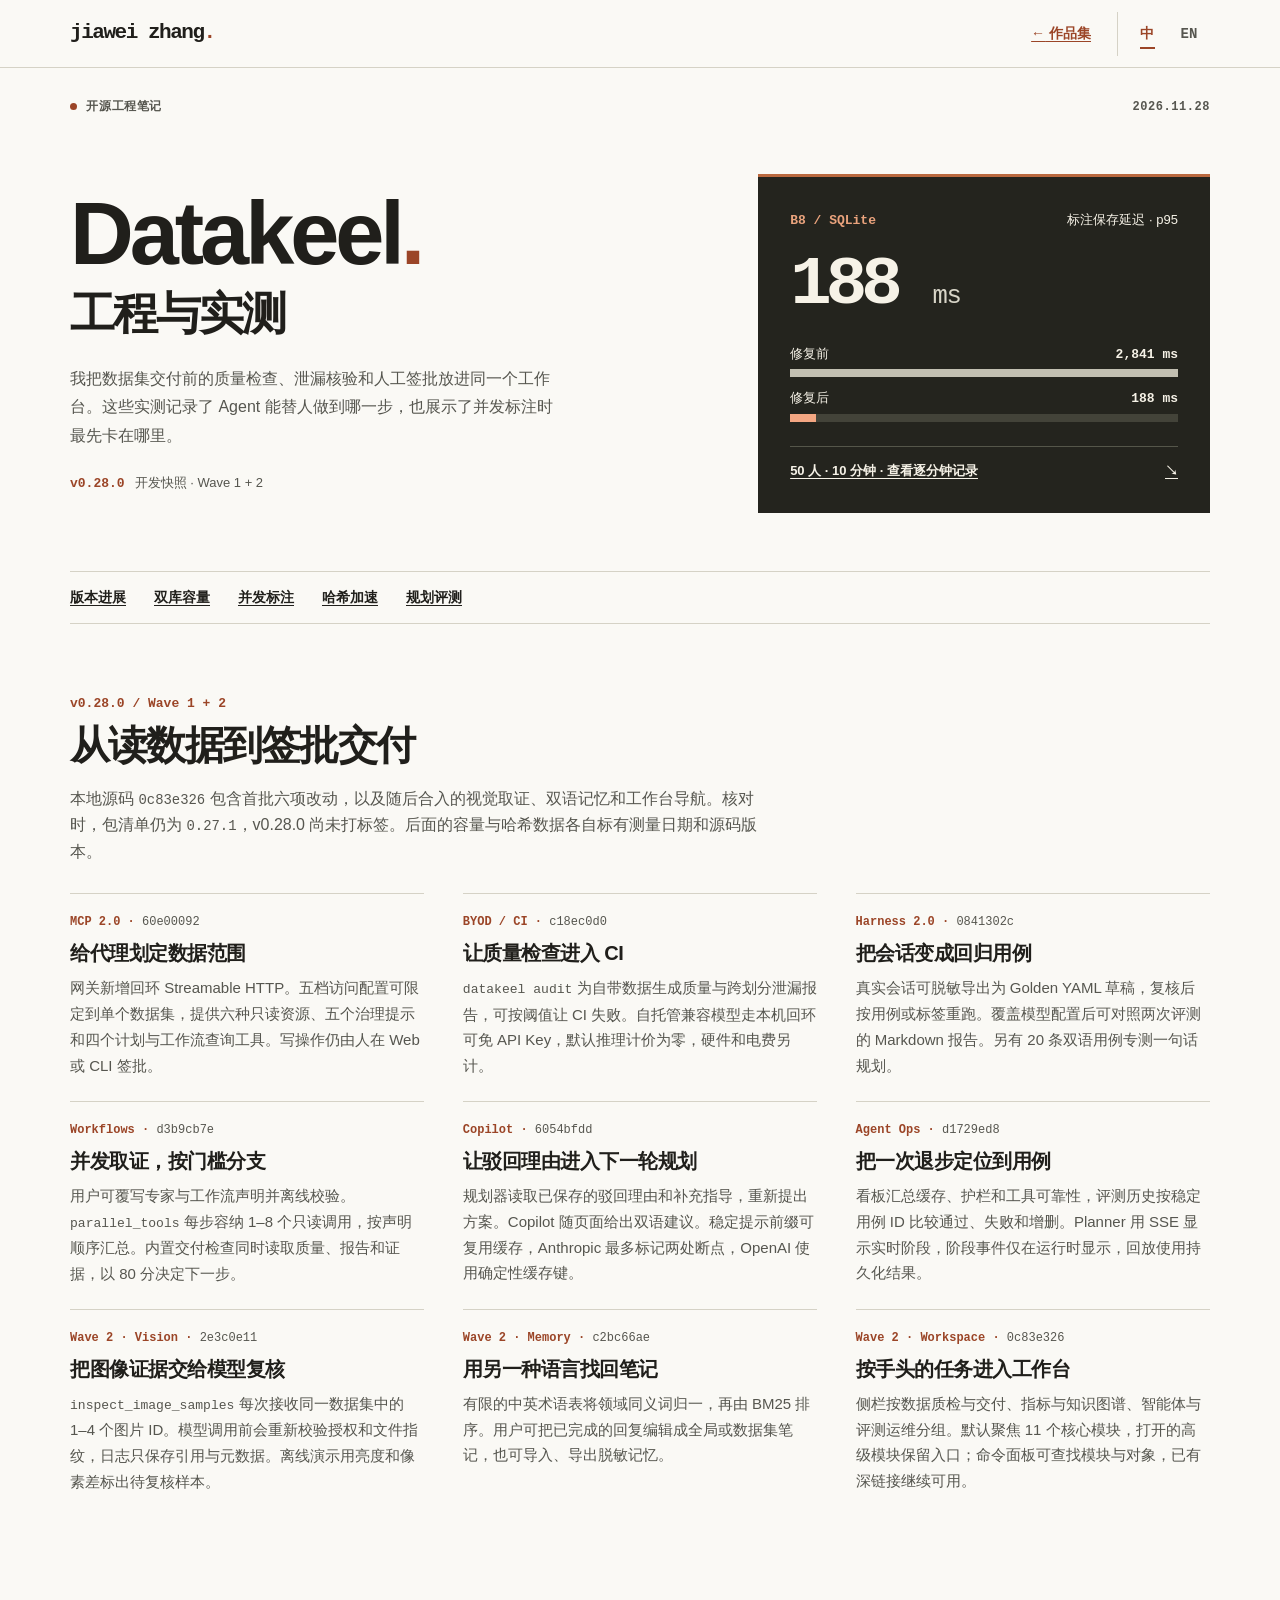
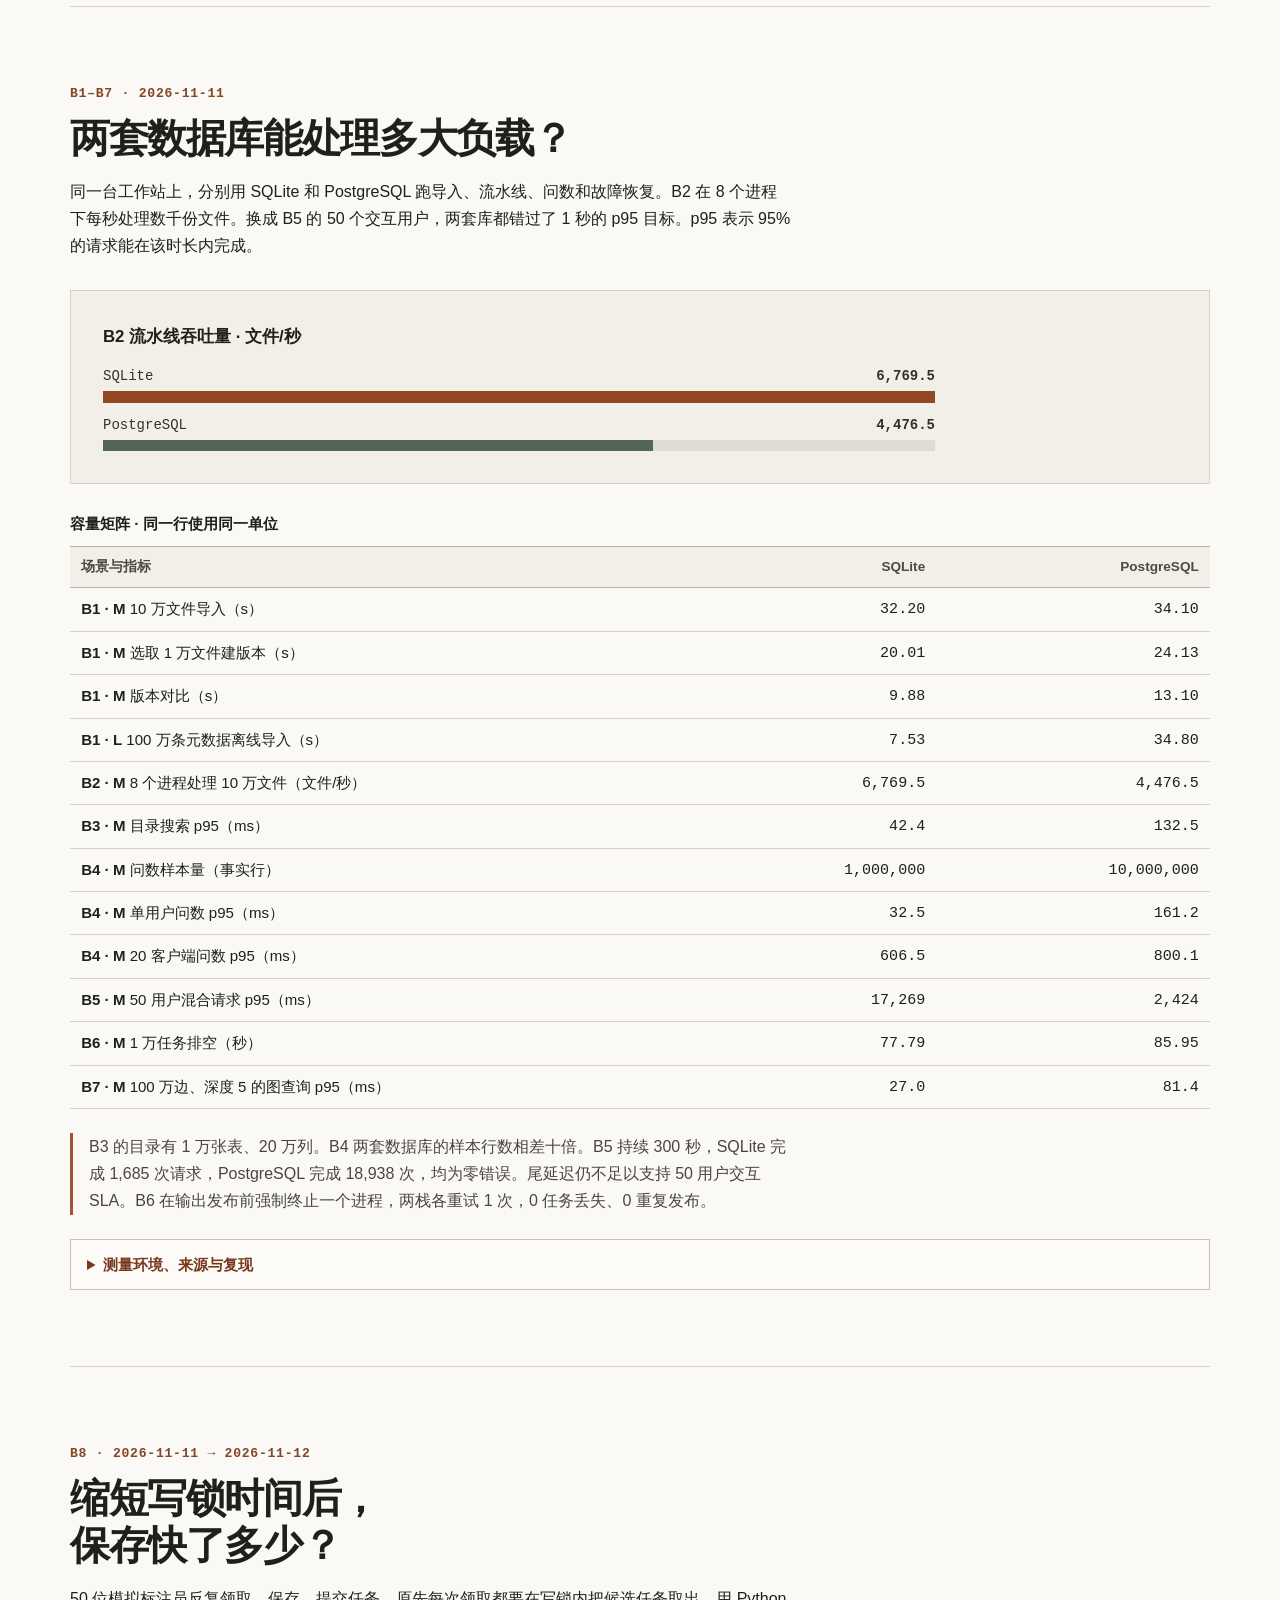
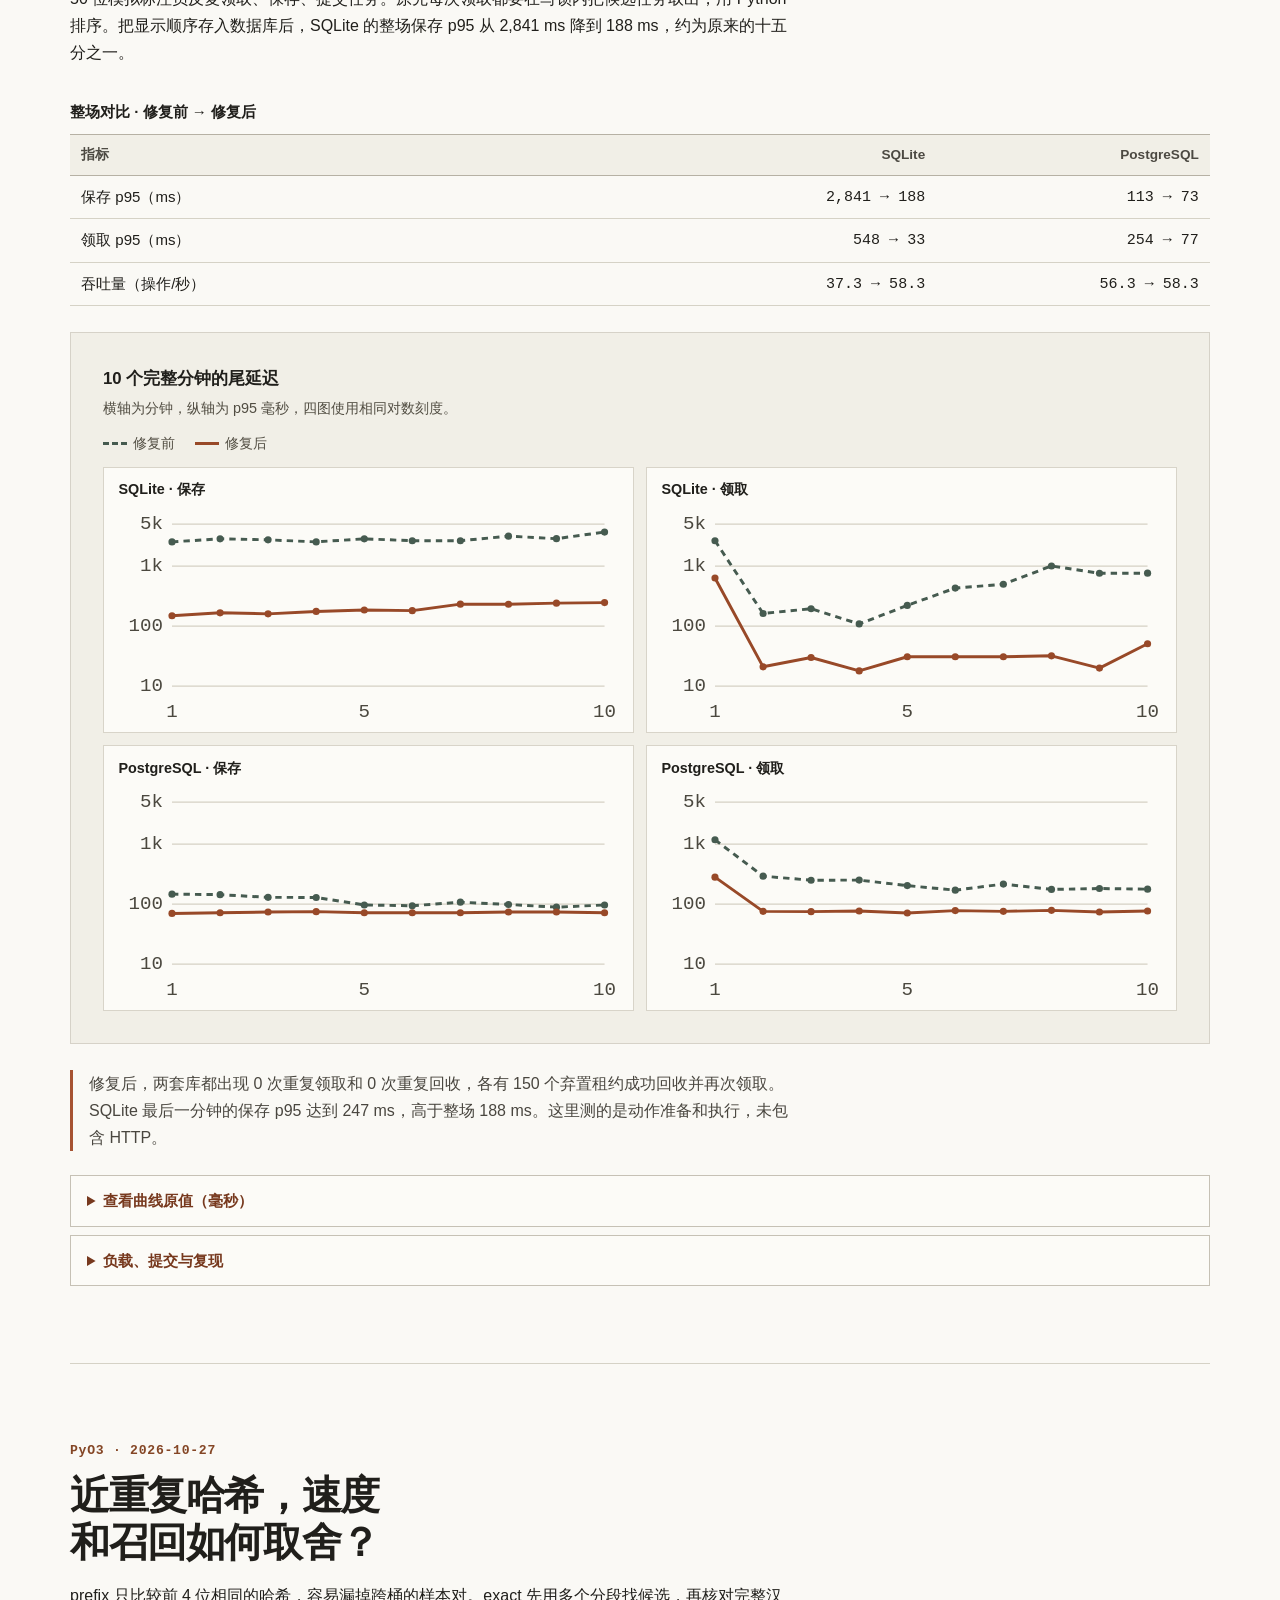
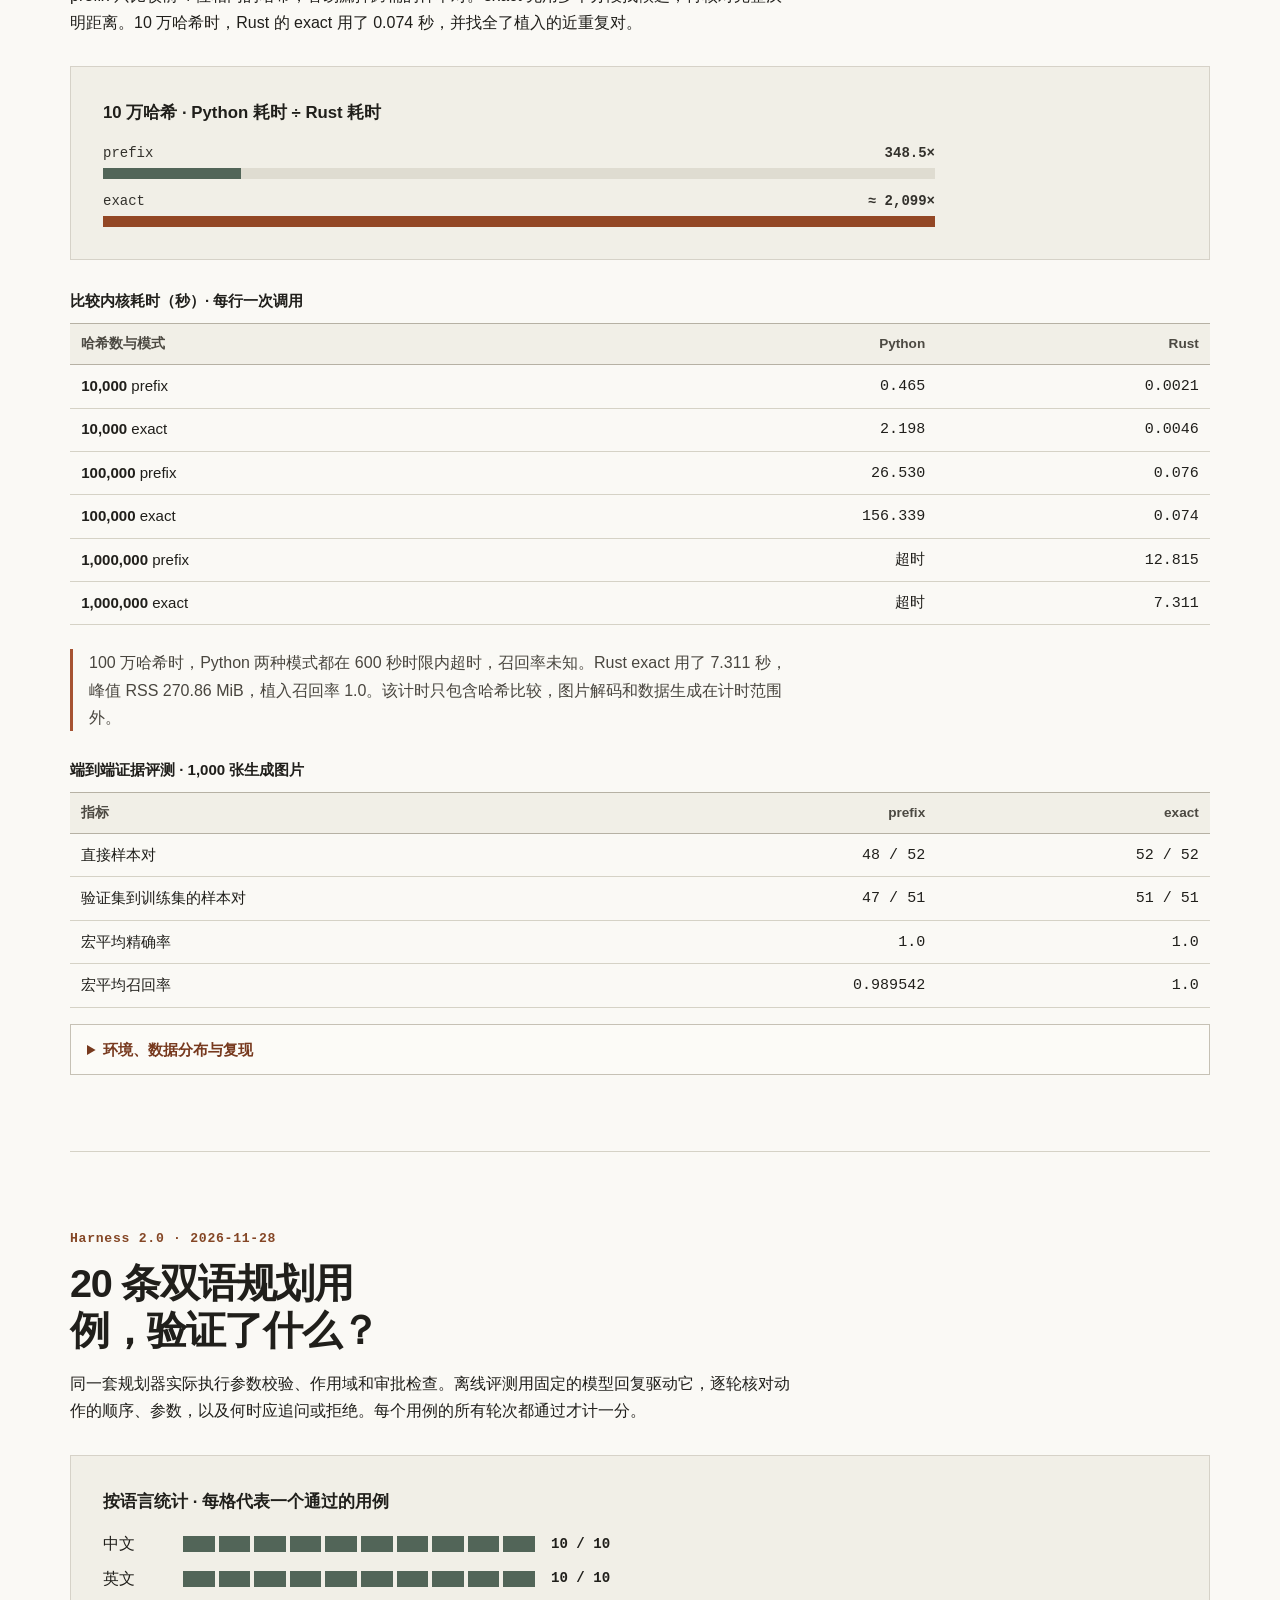
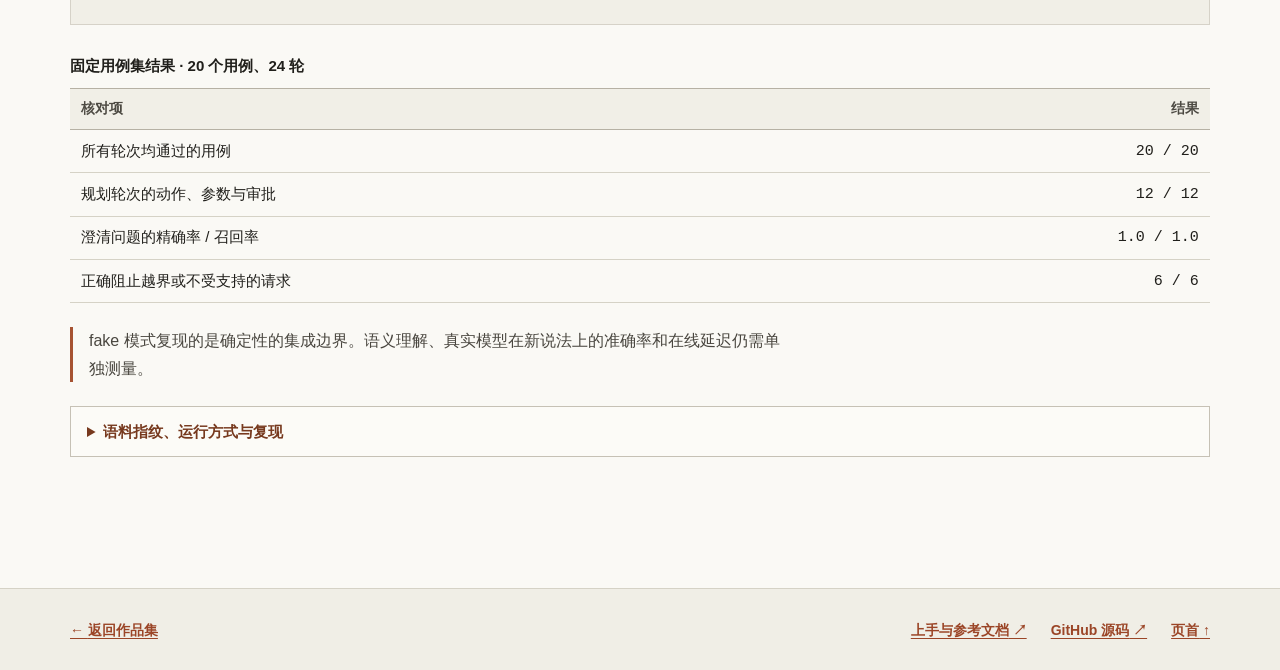
==== commit e517da3d: "补充已合入的视觉取证、双语记忆与工作台导航" ====
--- a/datakeel-benchmarks/index.html
+++ b/datakeel-benchmarks/index.html
@@ -20,7 +20,7 @@
   <meta property="og:image:alt" content="Datakeel B8 · SQLite save p95 · 2,841 ms → 188 ms">
   <meta name="twitter:card" content="summary_large_image">
   <meta name="twitter:title" content="Datakeel v0.28.0 · Engineering notes &amp; benchmarks">
-  <meta name="twitter:description" content="How a shorter write lock changed SQLite save p95 for 50 annotators. Timings, reproducible workloads and the Wave 1 development snapshot.">
+  <meta name="twitter:description" content="How a shorter write lock changed SQLite save p95 for 50 annotators. Timings, reproducible workloads and the v0.28.0 development snapshot.">
   <meta name="twitter:image" content="https://hire.jiawis.com/assets/datakeel-benchmarks.png">
   <script type="application/ld+json">
   {
@@ -69,7 +69,7 @@
       <div class="cover-copy">
         <h1>Datakeel<span class="period">.</span><span class="sub zh">工程与实测</span><span class="sub en" lang="en">Under load</span></h1>
         <p class="dek"><span class="zh">我把数据集交付前的质量检查、泄漏核验和人工签批放进同一个工作台。这些实测记录了 Agent 能替人做到哪一步，也展示了并发标注时最先卡在哪里。</span><span class="en" lang="en">I built Datakeel to bring quality checks, leakage review and human sign-off into one dataset workbench. These notes trace what an agent can do on its own and where the system slows down under load.</span></p>
-        <p class="release"><strong>v0.28.0</strong> <span class="zh">开发快照 · 已合入 Wave 1</span><span class="en" lang="en">Development snapshot · Wave 1 merged locally</span></p>
+        <p class="release"><strong>v0.28.0</strong> <span class="zh">开发快照 · Wave 1 + 2</span><span class="en" lang="en">Development snapshot · Waves 1 + 2</span></p>
       </div>
       <figure class="cover-chart">
         <figcaption><span class="serial">B8 / SQLite</span><span class="zh">标注保存延迟 · p95</span><span class="en" lang="en">Annotation save latency · p95</span></figcaption>
@@ -89,9 +89,9 @@
       <a href="#planner"><span class="zh">规划评测</span><span class="en" lang="en">Planner</span></a>
     </nav>
     <section id="features" class="release-section">
-      <p class="section-label">v0.28.0 / Wave 1</p>
+      <p class="section-label">v0.28.0 / Wave 1 + 2</p>
       <h2><span class="zh">从读数据到签批交付</span><span class="en" lang="en">From reading data to signing off</span></h2>
-      <p class="intro"><span class="zh">本地源码 <code>9d5a7d8b</code> 已合入以下改动。核对时，包清单仍为 <code>0.27.1</code>，v0.28.0 尚未打标签。后面的容量与哈希数据各自标有测量日期和源码版本。</span><span class="en" lang="en">Local revision <code>9d5a7d8b</code> contains the changes below. At review time the package manifest still read <code>0.27.1</code> and v0.28.0 was untagged. The capacity and hashing runs below carry their own dates and revisions.</span></p>
+      <p class="intro"><span class="zh">本地源码 <code>0c83e326</code> 包含首批六项改动，以及随后合入的视觉取证、双语记忆和工作台导航。核对时，包清单仍为 <code>0.27.1</code>，v0.28.0 尚未打标签。后面的容量与哈希数据各自标有测量日期和源码版本。</span><span class="en" lang="en">Local revision <code>0c83e326</code> includes the first six changes and three later additions for image evidence, bilingual memory and navigation. At review time the package manifest still read <code>0.27.1</code> and v0.28.0 was untagged. The capacity and hashing runs below carry their own dates and revisions.</span></p>
       <div class="feature-grid">
         <article>
           <p class="source-id">MCP 2.0 · <code>60e00092</code></p>
@@ -122,6 +122,21 @@
           <p class="source-id">Agent Ops · <code>d1729ed8</code></p>
           <h3><span class="zh">把一次退步定位到用例</span><span class="en" lang="en">Trace a regression to one case</span></h3>
           <p><span class="zh">看板汇总缓存、护栏和工具可靠性，评测历史按稳定用例 ID 比较通过、失败和增删。Planner 用 SSE 显示实时阶段，阶段事件仅在运行时显示，回放使用持久化结果。</span><span class="en" lang="en">The dashboard tracks cache usage, guardrails and tool reliability. Evaluation history compares outcomes by stable case ID, including added and removed cases. Planner stages stream live over SSE. Replay uses the persisted outcomes.</span></p>
+        </article>
+        <article>
+          <p class="source-id">Wave 2 · Vision · <code>2e3c0e11</code></p>
+          <h3><span class="zh">把图像证据交给模型复核</span><span class="en" lang="en">Inspect image evidence with scoped access</span></h3>
+          <p><span class="zh"><code>inspect_image_samples</code> 每次接收同一数据集中的 1–4 个图片 ID。模型调用前会重新校验授权和文件指纹，日志只保存引用与元数据。离线演示用亮度和像素差标出待复核样本。</span><span class="en" lang="en"><code>inspect_image_samples</code> accepts 1–4 image IDs from one dataset. The agent rechecks permissions and fingerprints before each model attempt. Logs retain references and metadata. The offline demo flags brightness and pixel differences for review.</span></p>
+        </article>
+        <article>
+          <p class="source-id">Wave 2 · Memory · <code>c2bc66ae</code></p>
+          <h3><span class="zh">用另一种语言找回笔记</span><span class="en" lang="en">Find a note in the other language</span></h3>
+          <p><span class="zh">有限的中英术语表将领域同义词归一，再由 BM25 排序。用户可把已完成的回复编辑成全局或数据集笔记，也可导入、导出脱敏记忆。</span><span class="en" lang="en">A bounded Chinese–English glossary normalizes domain terms before BM25 ranking. Users can edit a completed reply into a global or dataset note, and import or export redacted memories.</span></p>
+        </article>
+        <article>
+          <p class="source-id">Wave 2 · Workspace · <code>0c83e326</code></p>
+          <h3><span class="zh">按手头的任务进入工作台</span><span class="en" lang="en">Navigate by the job at hand</span></h3>
+          <p><span class="zh">侧栏按数据质检与交付、指标与知识图谱、智能体与评测运维分组。默认聚焦 11 个核心模块，打开的高级模块保留入口；命令面板可查找模块与对象，已有深链接继续可用。</span><span class="en" lang="en">The sidebar groups data delivery and QA, metrics and knowledge, and agent operations. The focused view shows 11 core modules and keeps the active advanced module visible. Command search finds modules and objects. Existing deep links still work.</span></p>
         </article>
       </div>
     </section>
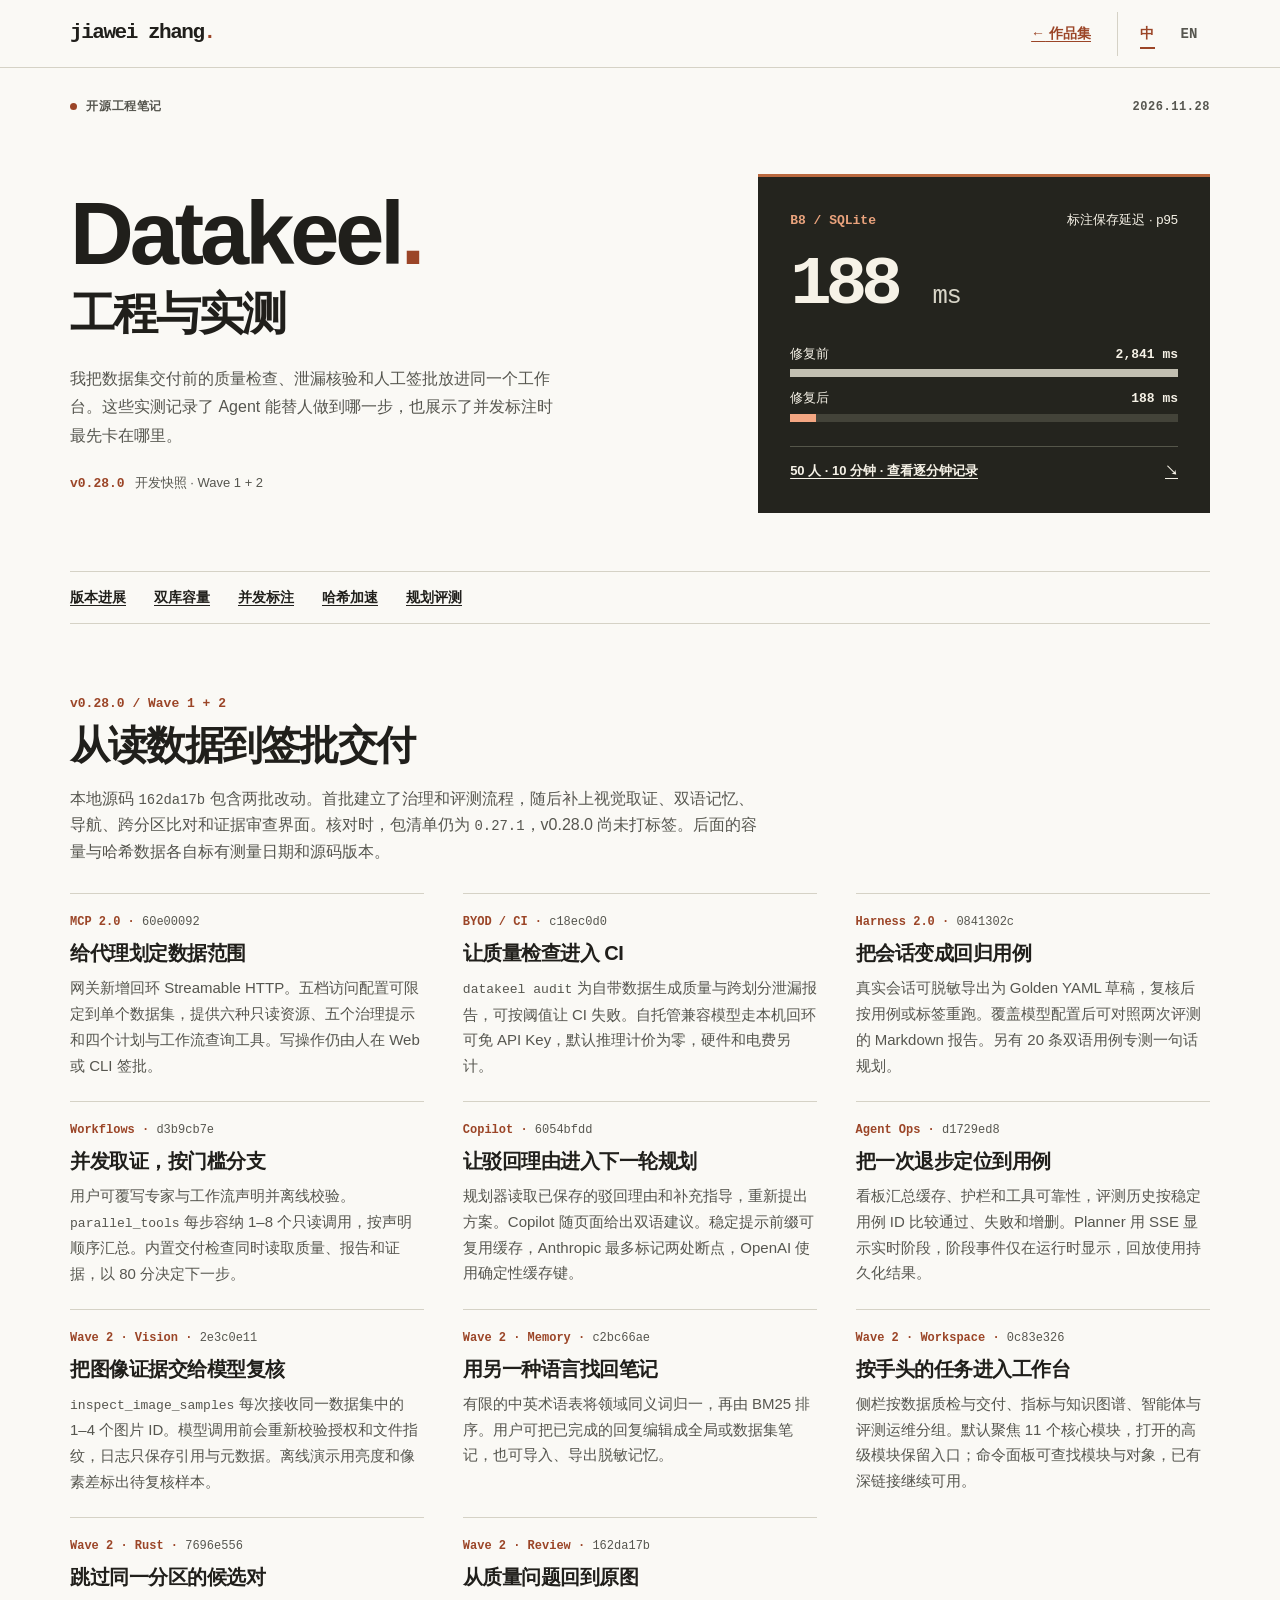
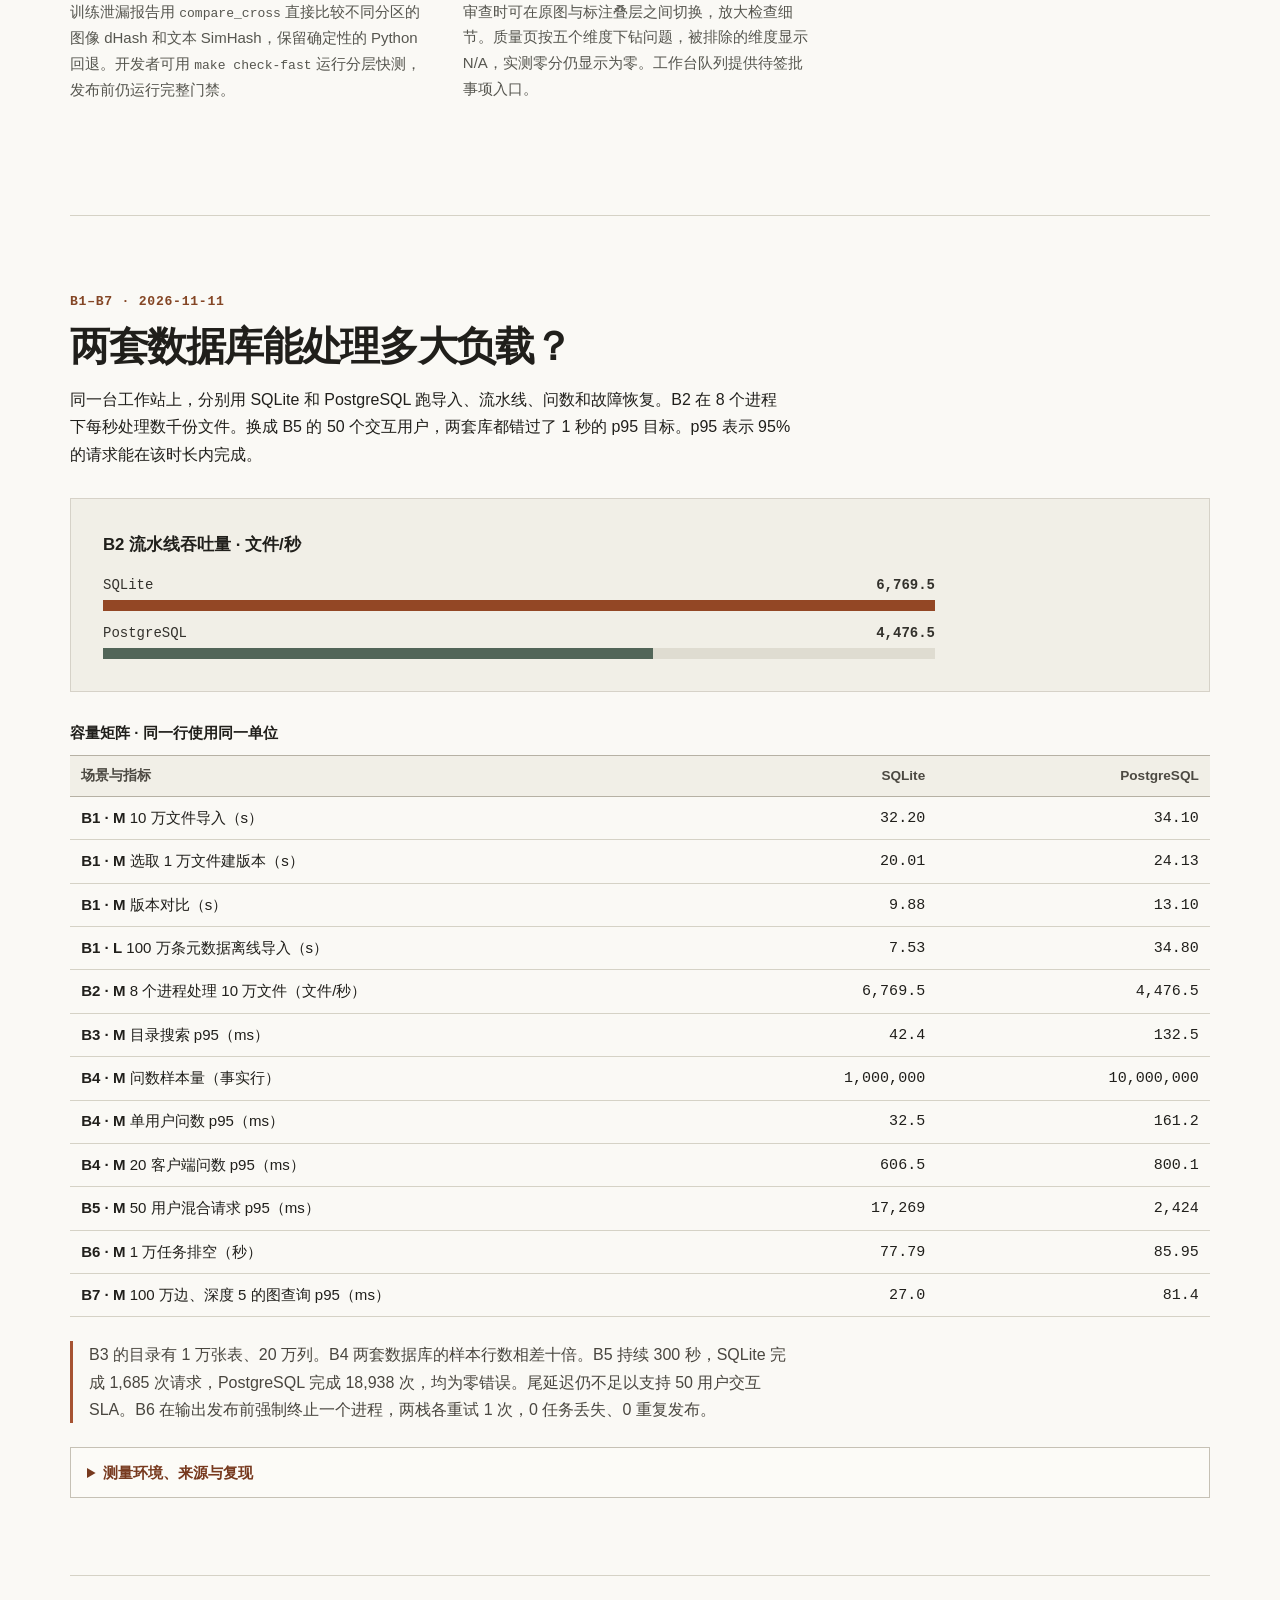
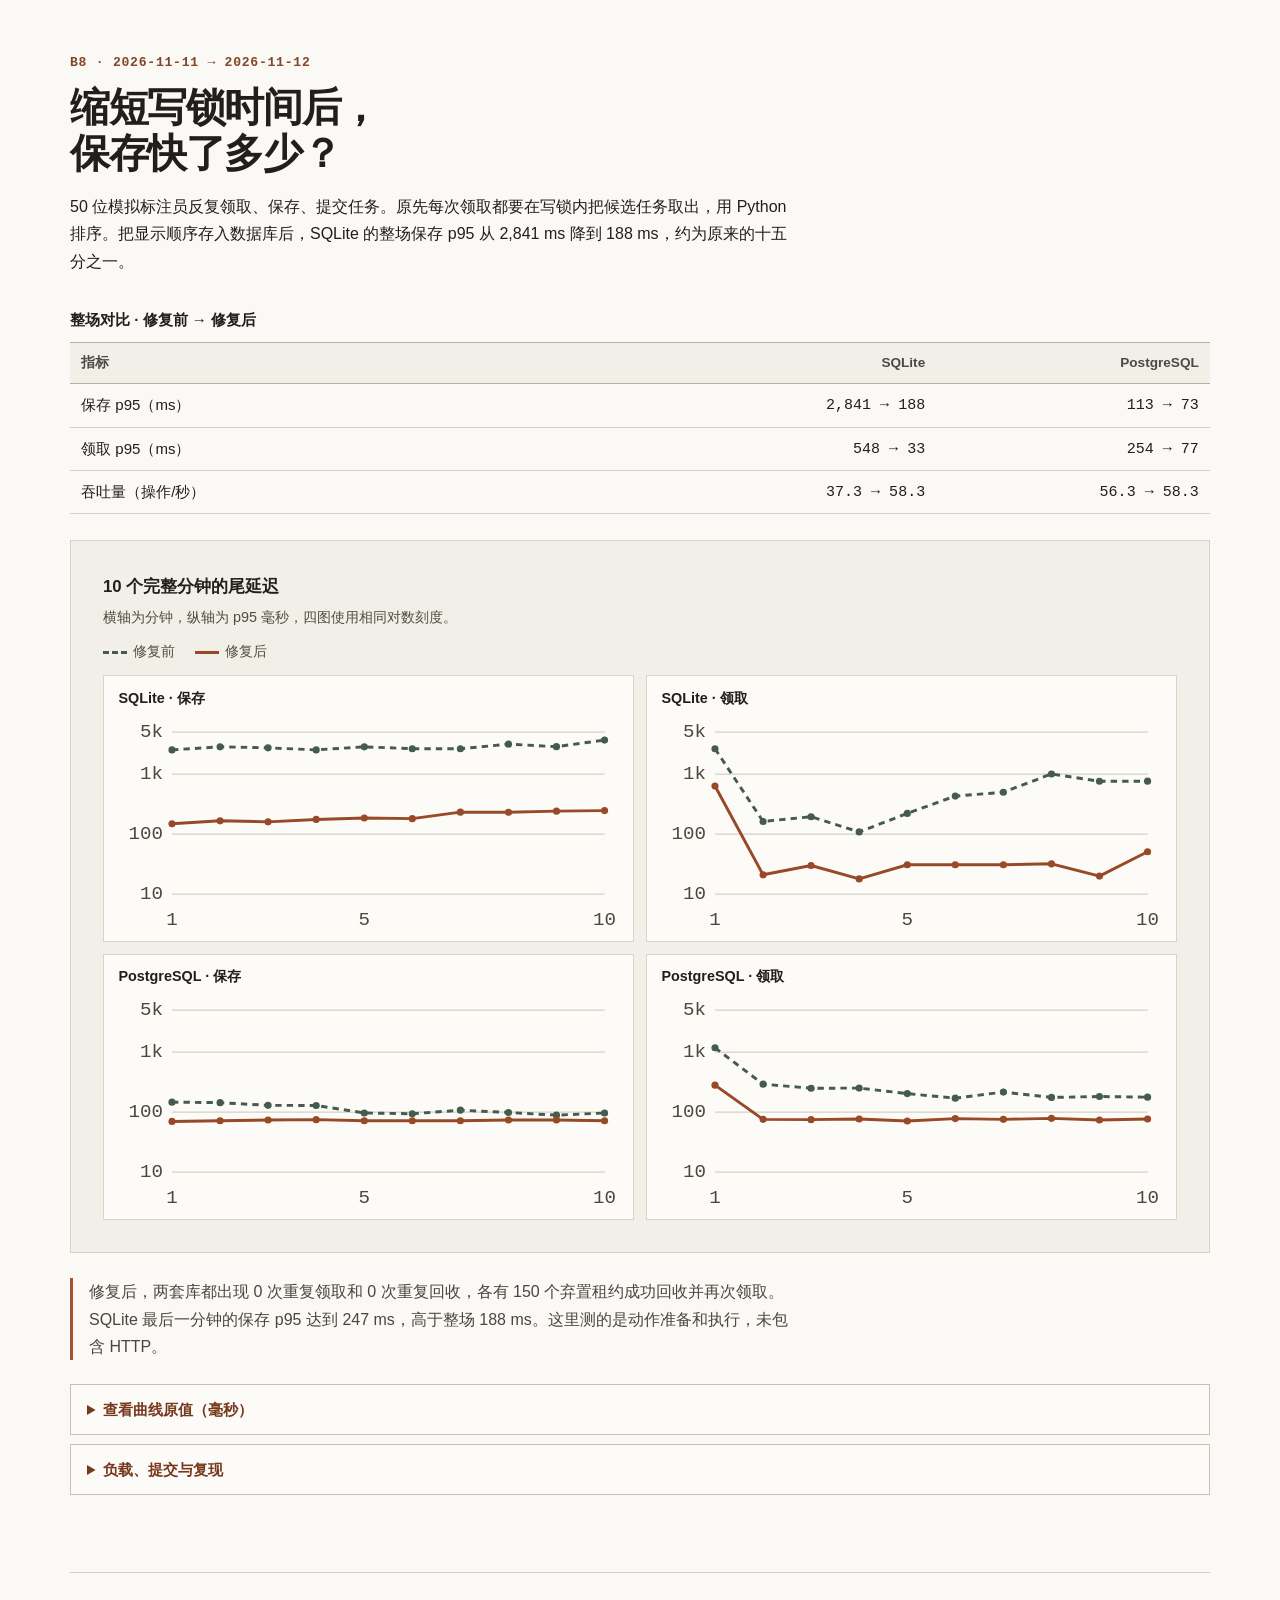
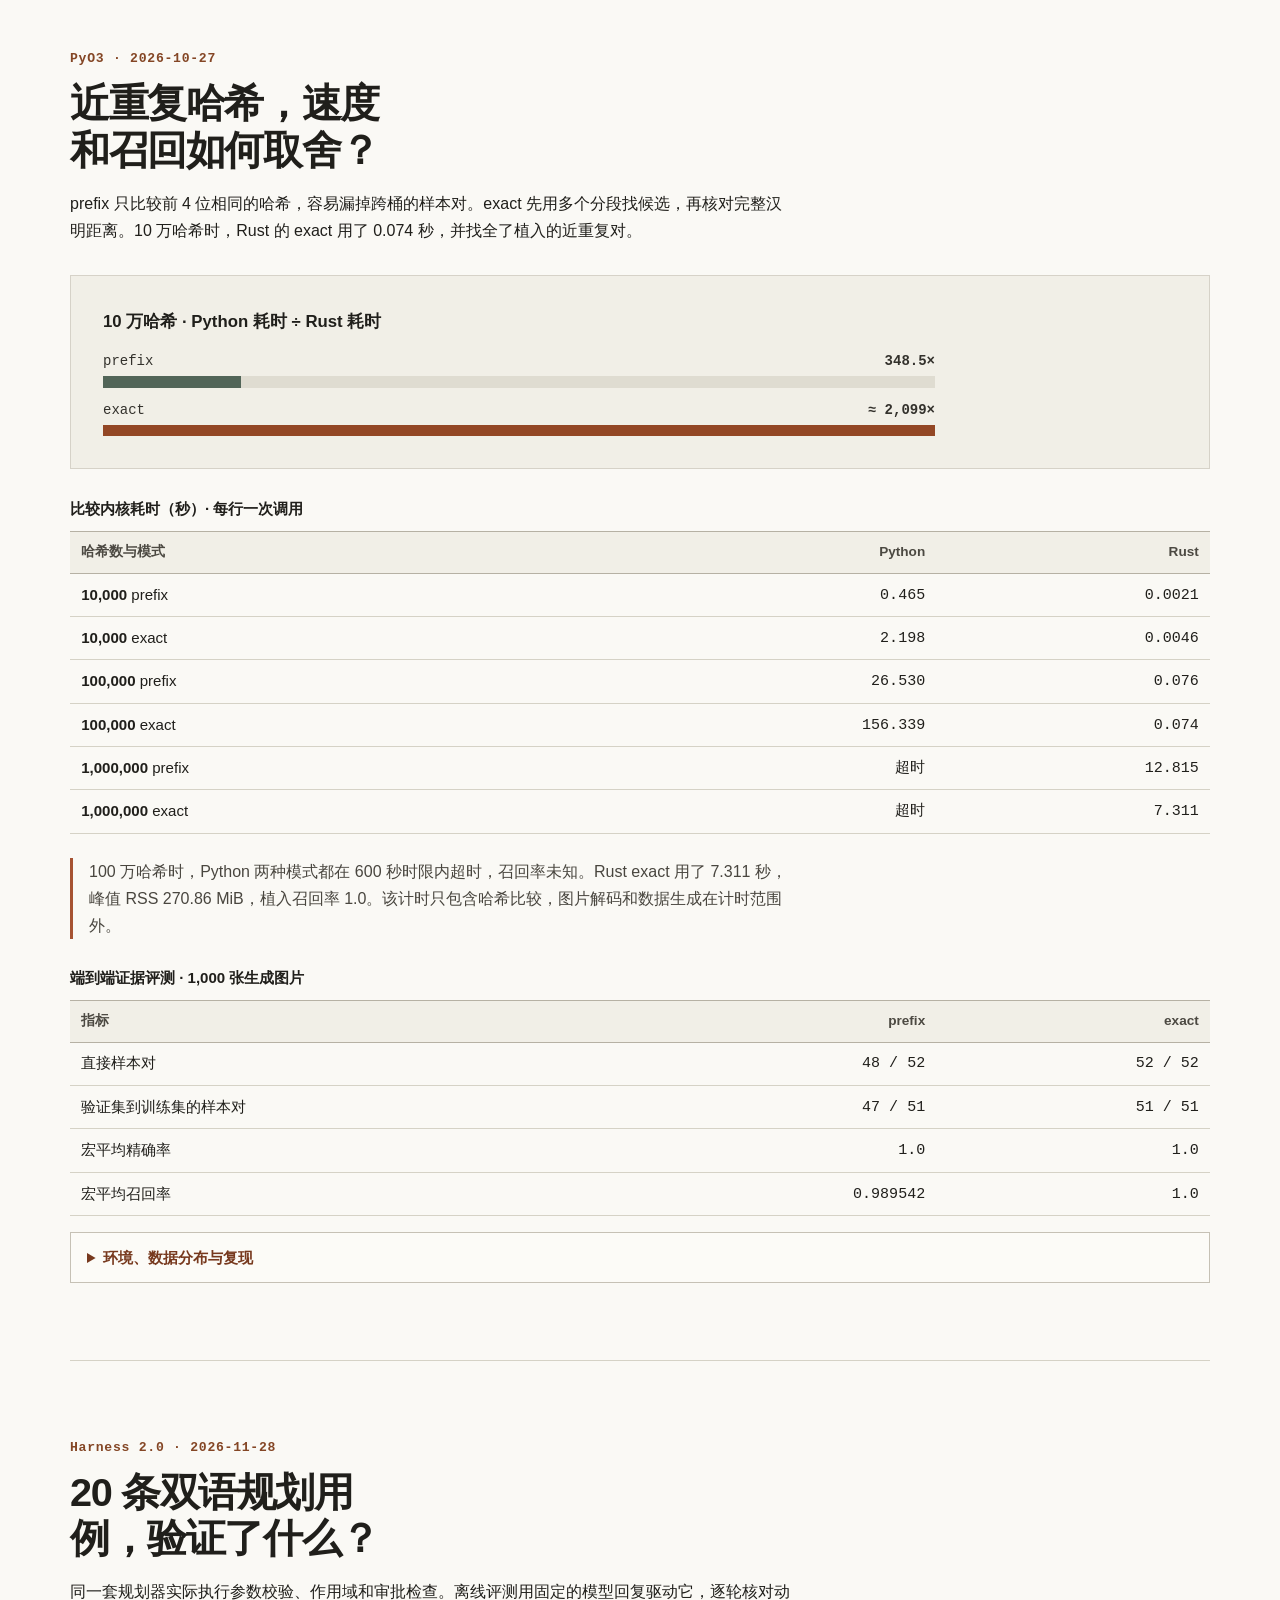
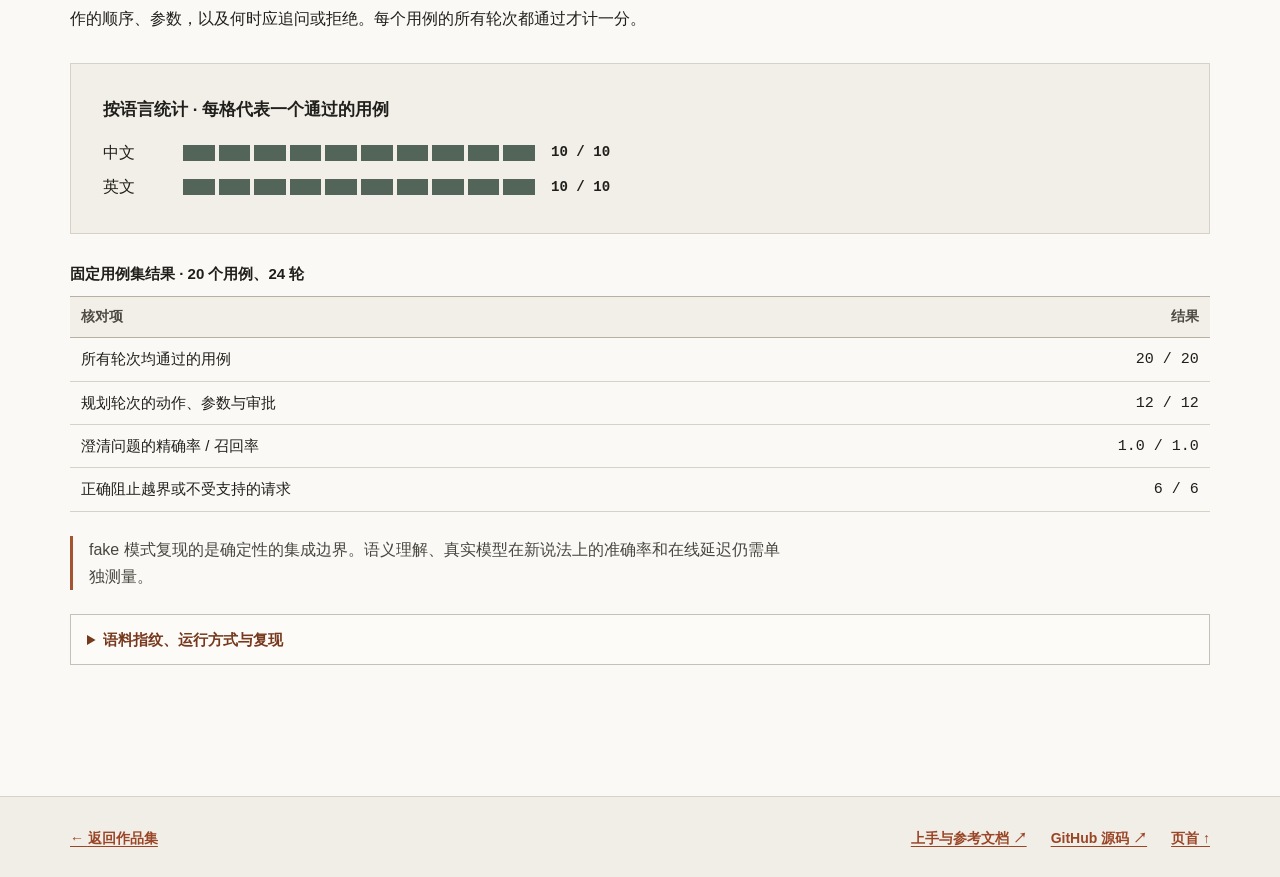
==== commit 00d7e22f: "补充跨分区哈希比对与证据审查进展" ====
--- a/datakeel-benchmarks/index.html
+++ b/datakeel-benchmarks/index.html
@@ -91,7 +91,7 @@
     <section id="features" class="release-section">
       <p class="section-label">v0.28.0 / Wave 1 + 2</p>
       <h2><span class="zh">从读数据到签批交付</span><span class="en" lang="en">From reading data to signing off</span></h2>
-      <p class="intro"><span class="zh">本地源码 <code>0c83e326</code> 包含首批六项改动，以及随后合入的视觉取证、双语记忆和工作台导航。核对时，包清单仍为 <code>0.27.1</code>，v0.28.0 尚未打标签。后面的容量与哈希数据各自标有测量日期和源码版本。</span><span class="en" lang="en">Local revision <code>0c83e326</code> includes the first six changes and three later additions for image evidence, bilingual memory and navigation. At review time the package manifest still read <code>0.27.1</code> and v0.28.0 was untagged. The capacity and hashing runs below carry their own dates and revisions.</span></p>
+      <p class="intro"><span class="zh">本地源码 <code>162da17b</code> 包含两批改动。首批建立了治理和评测流程，随后补上视觉取证、双语记忆、导航、跨分区比对和证据审查界面。核对时，包清单仍为 <code>0.27.1</code>，v0.28.0 尚未打标签。后面的容量与哈希数据各自标有测量日期和源码版本。</span><span class="en" lang="en">Local revision <code>162da17b</code> contains two waves of changes. The first established the governance and evaluation workflow. The second added image evidence, bilingual memory, focused navigation, cross-split matching and a revised review interface. At review time the package manifest still read <code>0.27.1</code> and v0.28.0 was untagged. The capacity and hashing runs below carry their own dates and revisions.</span></p>
       <div class="feature-grid">
         <article>
           <p class="source-id">MCP 2.0 · <code>60e00092</code></p>
@@ -137,6 +137,16 @@
           <p class="source-id">Wave 2 · Workspace · <code>0c83e326</code></p>
           <h3><span class="zh">按手头的任务进入工作台</span><span class="en" lang="en">Navigate by the job at hand</span></h3>
           <p><span class="zh">侧栏按数据质检与交付、指标与知识图谱、智能体与评测运维分组。默认聚焦 11 个核心模块，打开的高级模块保留入口；命令面板可查找模块与对象，已有深链接继续可用。</span><span class="en" lang="en">The sidebar groups data delivery and QA, metrics and knowledge, and agent operations. The focused view shows 11 core modules and keeps the active advanced module visible. Command search finds modules and objects. Existing deep links still work.</span></p>
+        </article>
+        <article>
+          <p class="source-id">Wave 2 · Rust · <code>7696e556</code></p>
+          <h3><span class="zh">跳过同一分区的候选对</span><span class="en" lang="en">Skip pairs within the same split</span></h3>
+          <p><span class="zh">训练泄漏报告用 <code>compare_cross</code> 直接比较不同分区的图像 dHash 和文本 SimHash，保留确定性的 Python 回退。开发者可用 <code>make check-fast</code> 运行分层快测，发布前仍运行完整门禁。</span><span class="en" lang="en">Training leakage reports use <code>compare_cross</code> to compare image dHashes and text SimHashes across distinct partitions, with a deterministic Python fallback. Developers can run a focused <code>make check-fast</code> suite between edits and the full gate before release.</span></p>
+        </article>
+        <article>
+          <p class="source-id">Wave 2 · Review · <code>162da17b</code></p>
+          <h3><span class="zh">从质量问题回到原图</span><span class="en" lang="en">Review the evidence behind a score</span></h3>
+          <p><span class="zh">审查时可在原图与标注叠层之间切换，放大检查细节。质量页按五个维度下钻问题，被排除的维度显示 N/A，实测零分仍显示为零。工作台队列提供待签批事项入口。</span><span class="en" lang="en">Reviewers can switch between an image and its annotation overlay, then zoom in. The quality view filters findings by dimension and distinguishes an excluded dimension (N/A) from a measured zero. The workbench queue links to pending approvals.</span></p>
         </article>
       </div>
     </section>
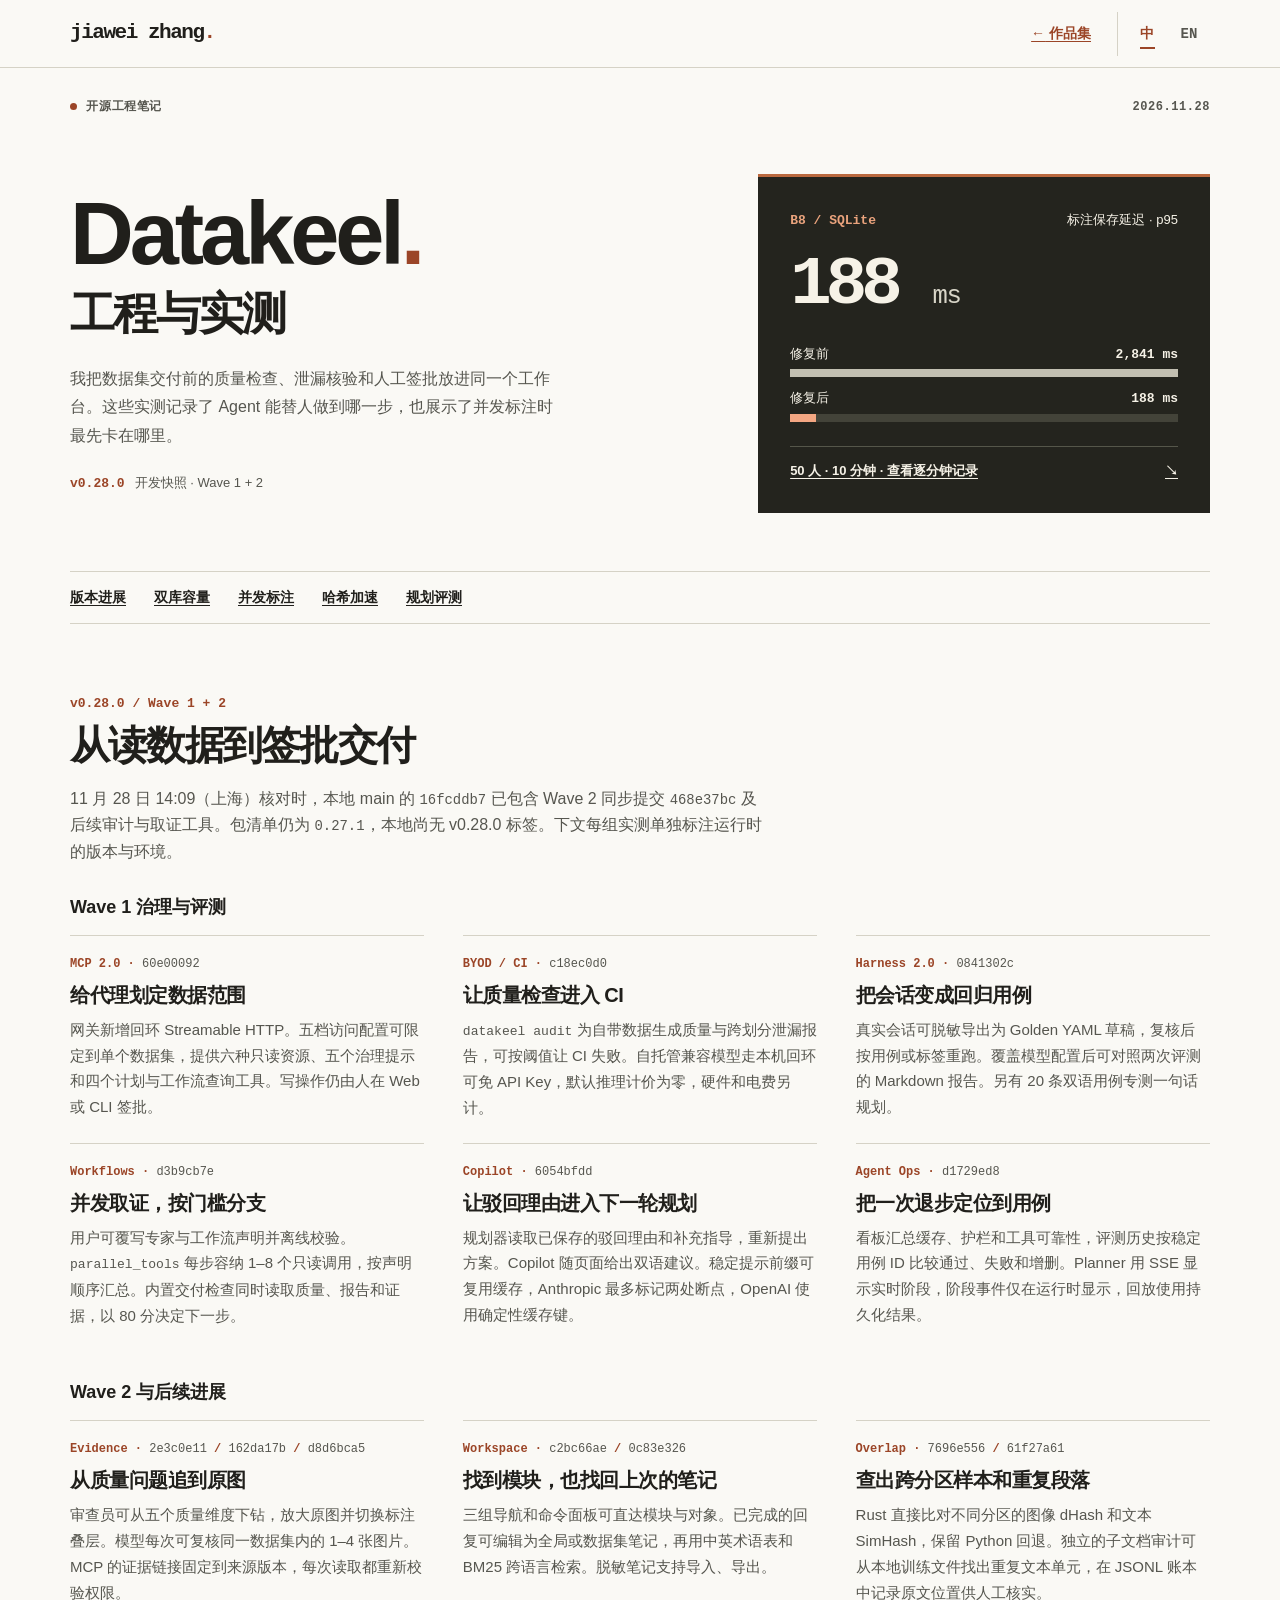
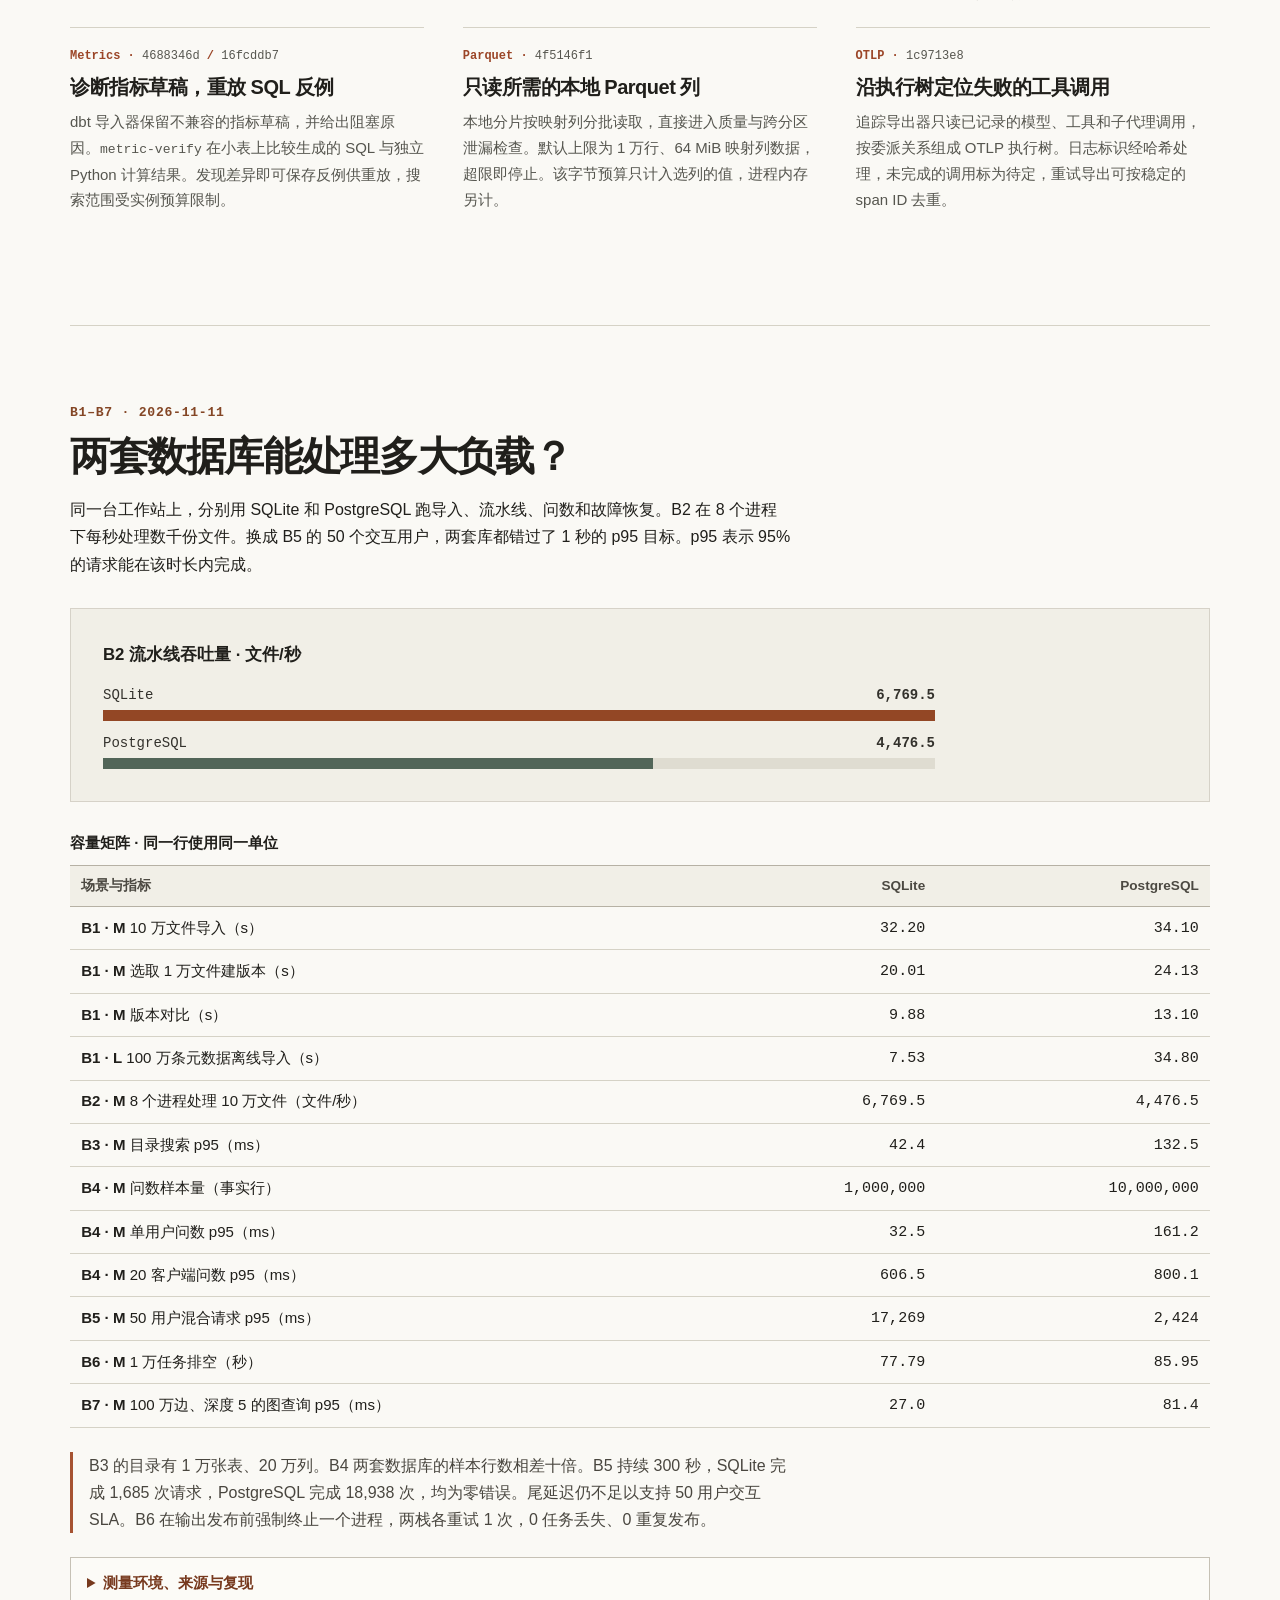
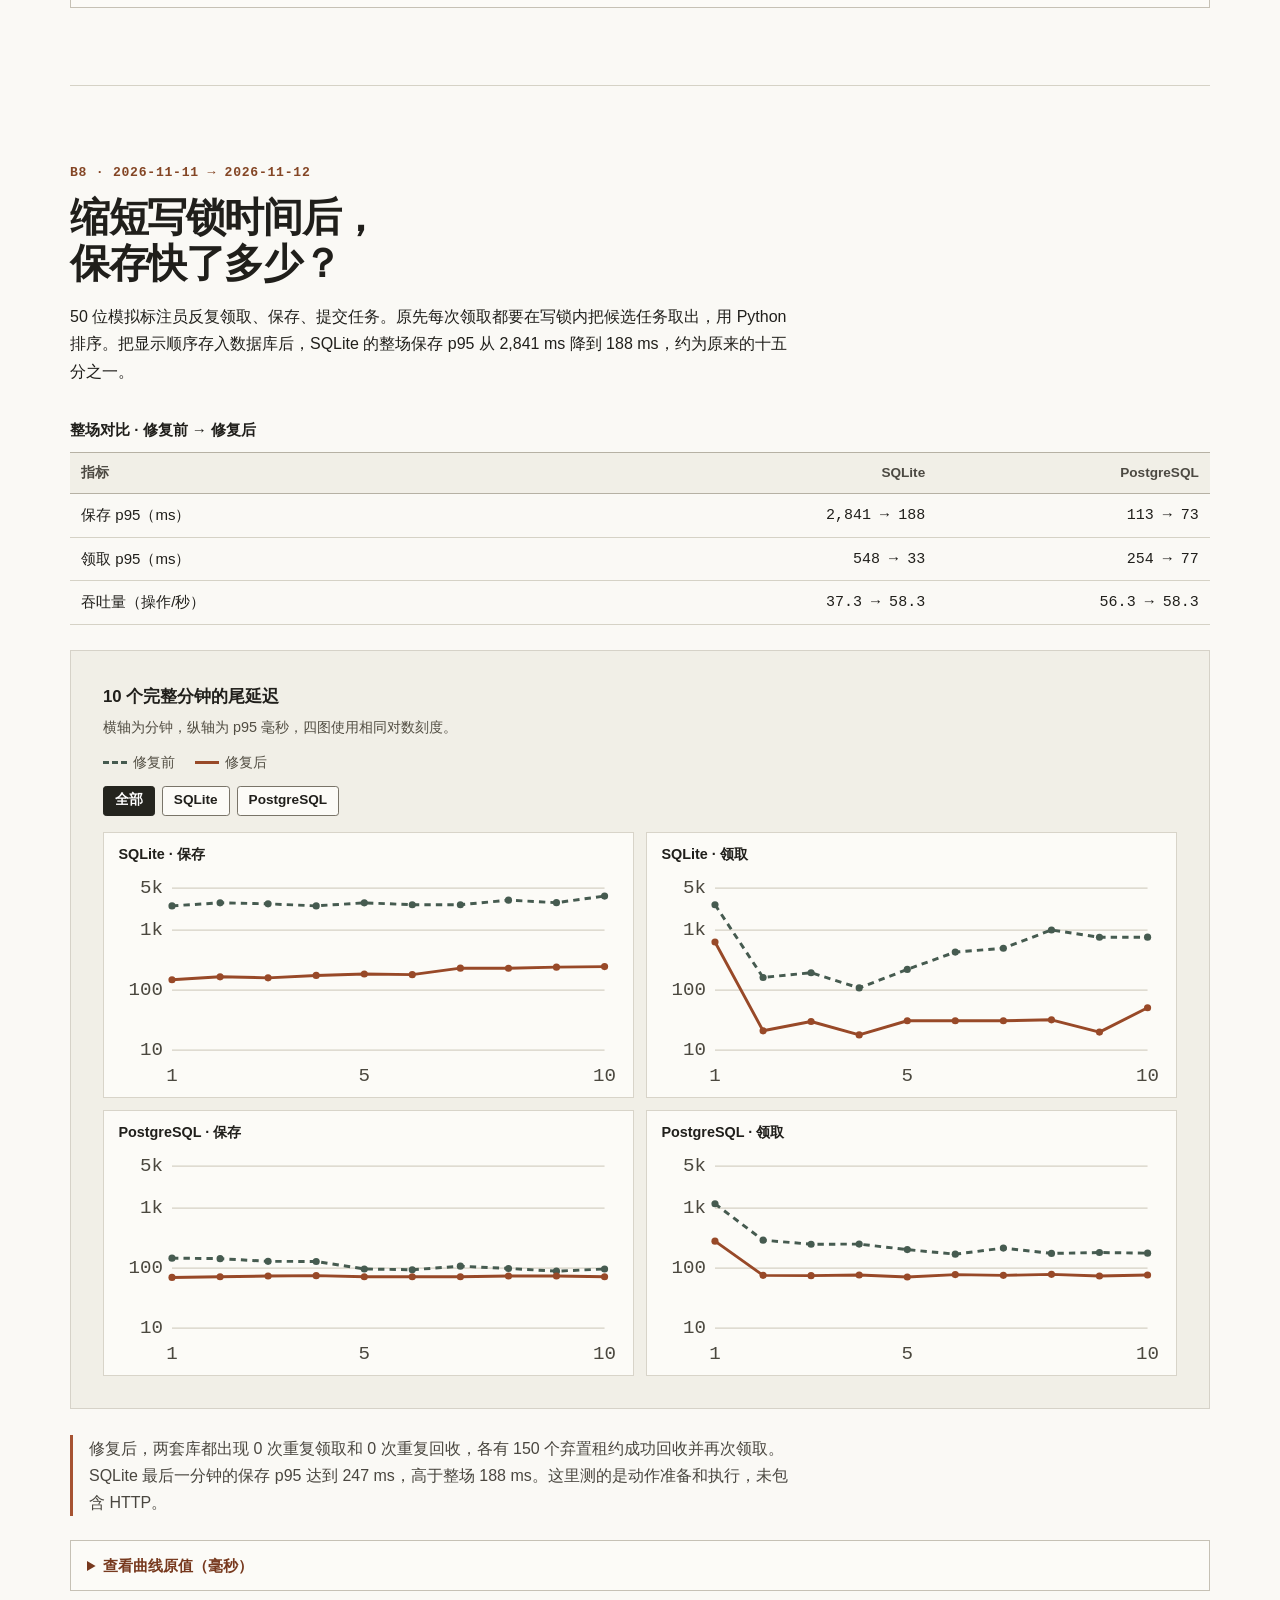
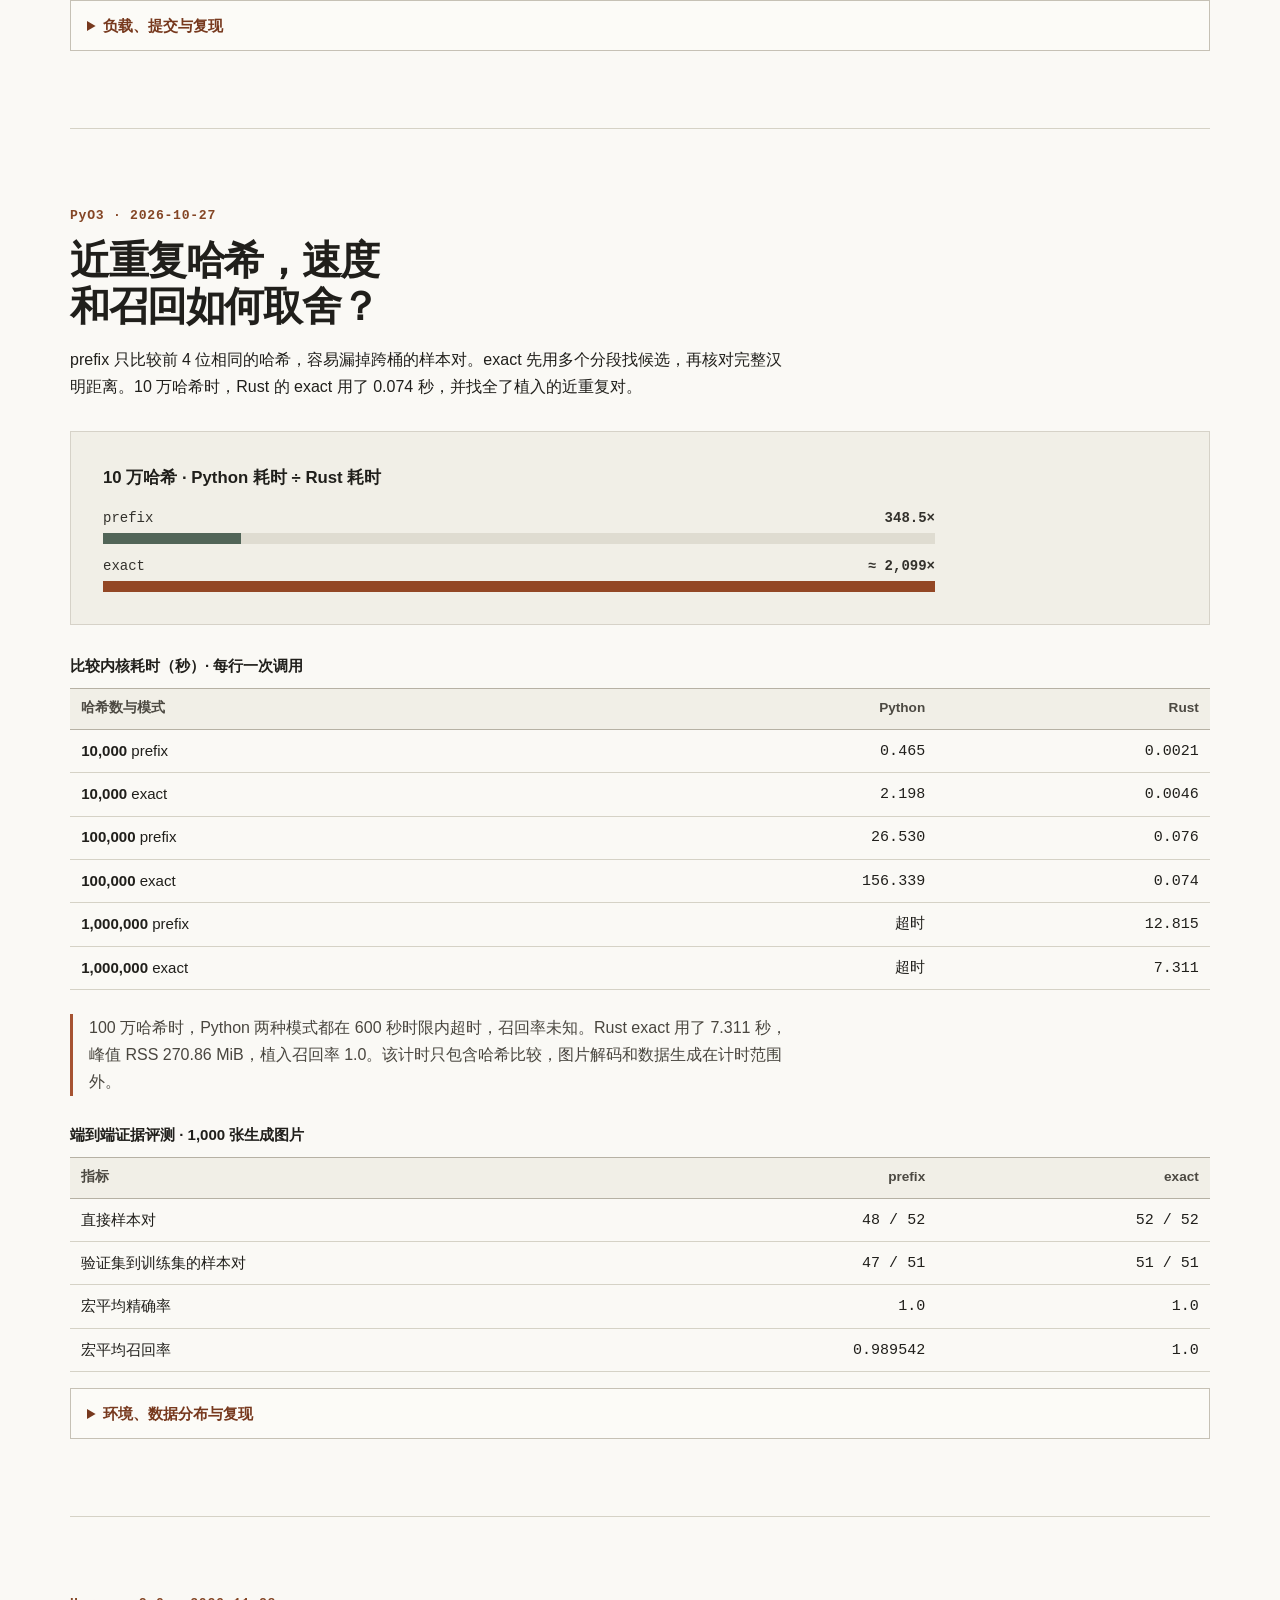
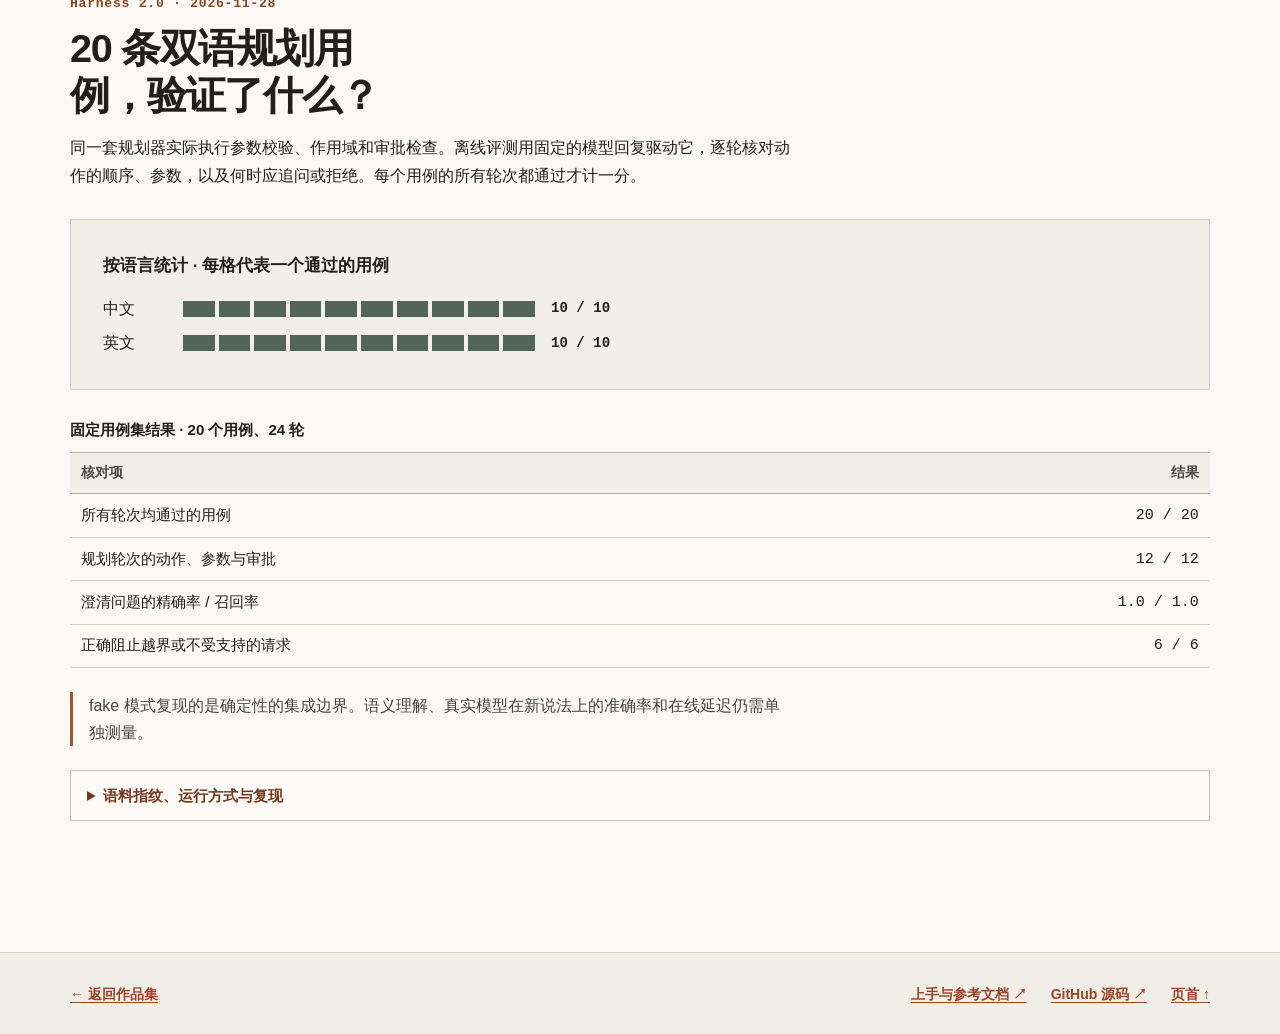
==== commit 04f1290c: "补全基准页特性与双语曲线筛选和命令复制" ====
--- a/datakeel-benchmarks/index.html
+++ b/datakeel-benchmarks/index.html
@@ -38,9 +38,9 @@
   }
   </script>
   <link rel="icon" href="../assets/icons/stack.svg" type="image/svg+xml">
-  <script src="../assets/datakeel-lang.js?v=20261128"></script>
-  <link rel="stylesheet" href="../assets/datakeel.css?v=20261128">
-  <link rel="stylesheet" href="../assets/benchmarks.css?v=20261128">
+  <script src="../assets/datakeel-lang.js?v=20261128.2"></script>
+  <link rel="stylesheet" href="../assets/datakeel.css?v=20261128.2">
+  <link rel="stylesheet" href="../assets/benchmarks.css?v=20261128.2">
 </head>
 <body id="top">
 <a class="skip-link" href="#main"><span class="zh">跳到正文</span><span class="en" lang="en">Skip to content</span></a>
@@ -91,62 +91,71 @@
     <section id="features" class="release-section">
       <p class="section-label">v0.28.0 / Wave 1 + 2</p>
       <h2><span class="zh">从读数据到签批交付</span><span class="en" lang="en">From reading data to signing off</span></h2>
-      <p class="intro"><span class="zh">本地源码 <code>162da17b</code> 包含两批改动。首批建立了治理和评测流程，随后补上视觉取证、双语记忆、导航、跨分区比对和证据审查界面。核对时，包清单仍为 <code>0.27.1</code>，v0.28.0 尚未打标签。后面的容量与哈希数据各自标有测量日期和源码版本。</span><span class="en" lang="en">Local revision <code>162da17b</code> contains two waves of changes. The first established the governance and evaluation workflow. The second added image evidence, bilingual memory, focused navigation, cross-split matching and a revised review interface. At review time the package manifest still read <code>0.27.1</code> and v0.28.0 was untagged. The capacity and hashing runs below carry their own dates and revisions.</span></p>
+      <p class="intro"><span class="zh">11 月 28 日 14:09（上海）核对时，本地 main 的 <code>16fcddb7</code> 已包含 Wave 2 同步提交 <code>468e37bc</code> 及后续审计与取证工具。包清单仍为 <code>0.27.1</code>，本地尚无 v0.28.0 标签。下文每组实测单独标注运行时的版本与环境。</span><span class="en" lang="en">At 14:09 Shanghai time on 28 November, local main at <code>16fcddb7</code> included the Wave 2 integration at <code>468e37bc</code> and subsequent audit and evidence tools. The package manifest still read <code>0.27.1</code>, with no local v0.28.0 tag. Each benchmark below identifies its own revision and environment.</span></p>
+      <h3 class="wave-title"><span>Wave 1</span> <span class="zh">治理与评测</span><span class="en" lang="en">Governance and evaluation</span></h3>
       <div class="feature-grid">
         <article>
           <p class="source-id">MCP 2.0 · <code>60e00092</code></p>
-          <h3><span class="zh">给代理划定数据范围</span><span class="en" lang="en">Give agents a scoped view</span></h3>
+          <h4><span class="zh">给代理划定数据范围</span><span class="en" lang="en">Give agents a scoped view</span></h4>
           <p><span class="zh">网关新增回环 Streamable HTTP。五档访问配置可限定到单个数据集，提供六种只读资源、五个治理提示和四个计划与工作流查询工具。写操作仍由人在 Web 或 CLI 签批。</span><span class="en" lang="en">The gateway adds loopback Streamable HTTP. Five profiles can narrow access to one dataset. Six read-only resources, five governance prompts and four plan or workflow inspection tools expose evidence. People approve writes in the Web UI or CLI.</span></p>
         </article>
         <article>
           <p class="source-id">BYOD / CI · <code>c18ec0d0</code></p>
-          <h3><span class="zh">让质量检查进入 CI</span><span class="en" lang="en">Gate delivery on measured quality</span></h3>
+          <h4><span class="zh">让质量检查进入 CI</span><span class="en" lang="en">Gate delivery on measured quality</span></h4>
           <p><span class="zh"><code>datakeel audit</code> 为自带数据生成质量与跨划分泄漏报告，可按阈值让 CI 失败。自托管兼容模型走本机回环可免 API Key，默认推理计价为零，硬件和电费另计。</span><span class="en" lang="en"><code>datakeel audit</code> checks a supplied dataset for quality and cross-split leaks. Thresholds can fail CI. A compatible self-hosted model on loopback needs no API key. Its default inference tariff is zero, excluding hardware and electricity.</span></p>
         </article>
         <article>
           <p class="source-id">Harness 2.0 · <code>0841302c</code></p>
-          <h3><span class="zh">把会话变成回归用例</span><span class="en" lang="en">Turn a session into a regression case</span></h3>
+          <h4><span class="zh">把会话变成回归用例</span><span class="en" lang="en">Turn a session into a regression case</span></h4>
           <p><span class="zh">真实会话可脱敏导出为 Golden YAML 草稿，复核后按用例或标签重跑。覆盖模型配置后可对照两次评测的 Markdown 报告。另有 20 条双语用例专测一句话规划。</span><span class="en" lang="en">Export a redacted conversation as a draft Golden YAML case, review it and rerun by case or tag. Override the model and compare two saved runs in Markdown. A separate 20-case bilingual corpus exercises the intent planner.</span></p>
         </article>
         <article>
           <p class="source-id">Workflows · <code>d3b9cb7e</code></p>
-          <h3><span class="zh">并发取证，按门槛分支</span><span class="en" lang="en">Gather evidence in parallel</span></h3>
+          <h4><span class="zh">并发取证，按门槛分支</span><span class="en" lang="en">Gather evidence in parallel</span></h4>
           <p><span class="zh">用户可覆写专家与工作流声明并离线校验。<code>parallel_tools</code> 每步容纳 1–8 个只读调用，按声明顺序汇总。内置交付检查同时读取质量、报告和证据，以 80 分决定下一步。</span><span class="en" lang="en">Users can override specialist and workflow definitions and validate them offline. A <code>parallel_tools</code> step accepts 1–8 reads and returns them in declared order. The release-readiness workflow joins quality, report and evidence reads, then branches at 80 points.</span></p>
         </article>
         <article>
           <p class="source-id">Copilot · <code>6054bfdd</code></p>
-          <h3><span class="zh">让驳回理由进入下一轮规划</span><span class="en" lang="en">Replan from the reviewer’s reason</span></h3>
+          <h4><span class="zh">让驳回理由进入下一轮规划</span><span class="en" lang="en">Replan from the reviewer’s reason</span></h4>
           <p><span class="zh">规划器读取已保存的驳回理由和补充指导，重新提出方案。Copilot 随页面给出双语建议。稳定提示前缀可复用缓存，Anthropic 最多标记两处断点，OpenAI 使用确定性缓存键。</span><span class="en" lang="en">The planner reads the recorded rejection and reviewer guidance before proposing a new plan. Copilot suggestions follow the current page. Stable prompt material can use up to two Anthropic cache breakpoints or a deterministic OpenAI cache key.</span></p>
         </article>
         <article>
           <p class="source-id">Agent Ops · <code>d1729ed8</code></p>
-          <h3><span class="zh">把一次退步定位到用例</span><span class="en" lang="en">Trace a regression to one case</span></h3>
+          <h4><span class="zh">把一次退步定位到用例</span><span class="en" lang="en">Trace a regression to one case</span></h4>
           <p><span class="zh">看板汇总缓存、护栏和工具可靠性，评测历史按稳定用例 ID 比较通过、失败和增删。Planner 用 SSE 显示实时阶段，阶段事件仅在运行时显示，回放使用持久化结果。</span><span class="en" lang="en">The dashboard tracks cache usage, guardrails and tool reliability. Evaluation history compares outcomes by stable case ID, including added and removed cases. Planner stages stream live over SSE. Replay uses the persisted outcomes.</span></p>
         </article>
-        <article>
-          <p class="source-id">Wave 2 · Vision · <code>2e3c0e11</code></p>
-          <h3><span class="zh">把图像证据交给模型复核</span><span class="en" lang="en">Inspect image evidence with scoped access</span></h3>
-          <p><span class="zh"><code>inspect_image_samples</code> 每次接收同一数据集中的 1–4 个图片 ID。模型调用前会重新校验授权和文件指纹，日志只保存引用与元数据。离线演示用亮度和像素差标出待复核样本。</span><span class="en" lang="en"><code>inspect_image_samples</code> accepts 1–4 image IDs from one dataset. The agent rechecks permissions and fingerprints before each model attempt. Logs retain references and metadata. The offline demo flags brightness and pixel differences for review.</span></p>
-        </article>
-        <article>
-          <p class="source-id">Wave 2 · Memory · <code>c2bc66ae</code></p>
-          <h3><span class="zh">用另一种语言找回笔记</span><span class="en" lang="en">Find a note in the other language</span></h3>
-          <p><span class="zh">有限的中英术语表将领域同义词归一，再由 BM25 排序。用户可把已完成的回复编辑成全局或数据集笔记，也可导入、导出脱敏记忆。</span><span class="en" lang="en">A bounded Chinese–English glossary normalizes domain terms before BM25 ranking. Users can edit a completed reply into a global or dataset note, and import or export redacted memories.</span></p>
-        </article>
-        <article>
-          <p class="source-id">Wave 2 · Workspace · <code>0c83e326</code></p>
-          <h3><span class="zh">按手头的任务进入工作台</span><span class="en" lang="en">Navigate by the job at hand</span></h3>
-          <p><span class="zh">侧栏按数据质检与交付、指标与知识图谱、智能体与评测运维分组。默认聚焦 11 个核心模块，打开的高级模块保留入口；命令面板可查找模块与对象，已有深链接继续可用。</span><span class="en" lang="en">The sidebar groups data delivery and QA, metrics and knowledge, and agent operations. The focused view shows 11 core modules and keeps the active advanced module visible. Command search finds modules and objects. Existing deep links still work.</span></p>
-        </article>
-        <article>
-          <p class="source-id">Wave 2 · Rust · <code>7696e556</code></p>
-          <h3><span class="zh">跳过同一分区的候选对</span><span class="en" lang="en">Skip pairs within the same split</span></h3>
-          <p><span class="zh">训练泄漏报告用 <code>compare_cross</code> 直接比较不同分区的图像 dHash 和文本 SimHash，保留确定性的 Python 回退。开发者可用 <code>make check-fast</code> 运行分层快测，发布前仍运行完整门禁。</span><span class="en" lang="en">Training leakage reports use <code>compare_cross</code> to compare image dHashes and text SimHashes across distinct partitions, with a deterministic Python fallback. Developers can run a focused <code>make check-fast</code> suite between edits and the full gate before release.</span></p>
-        </article>
-        <article>
-          <p class="source-id">Wave 2 · Review · <code>162da17b</code></p>
-          <h3><span class="zh">从质量问题回到原图</span><span class="en" lang="en">Review the evidence behind a score</span></h3>
-          <p><span class="zh">审查时可在原图与标注叠层之间切换，放大检查细节。质量页按五个维度下钻问题，被排除的维度显示 N/A，实测零分仍显示为零。工作台队列提供待签批事项入口。</span><span class="en" lang="en">Reviewers can switch between an image and its annotation overlay, then zoom in. The quality view filters findings by dimension and distinguishes an excluded dimension (N/A) from a measured zero. The workbench queue links to pending approvals.</span></p>
+      </div>
+      <h3 class="wave-title"><span class="zh">Wave 2 与后续进展</span><span class="en" lang="en">Wave 2 and subsequent changes</span></h3>
+      <div class="feature-grid">
+        <article>
+          <p class="source-id">Evidence · <code>2e3c0e11</code> / <code>162da17b</code> / <code>d8d6bca5</code></p>
+          <h4><span class="zh">从质量问题追到原图</span><span class="en" lang="en">Trace a finding back to its image</span></h4>
+          <p><span class="zh">审查员可从五个质量维度下钻，放大原图并切换标注叠层。模型每次可复核同一数据集内的 1–4 张图片。MCP 的证据链接固定到来源版本，每次读取都重新校验权限。</span><span class="en" lang="en">Reviewers can drill into five quality dimensions, zoom in and toggle annotations. A model can inspect 1–4 images from one dataset per call. MCP evidence links pin the source version and recheck access on every read.</span></p>
+        </article>
+        <article>
+          <p class="source-id">Workspace · <code>c2bc66ae</code> / <code>0c83e326</code></p>
+          <h4><span class="zh">找到模块，也找回上次的笔记</span><span class="en" lang="en">Find a module or a note from the last review</span></h4>
+          <p><span class="zh">三组导航和命令面板可直达模块与对象。已完成的回复可编辑为全局或数据集笔记，再用中英术语表和 BM25 跨语言检索。脱敏笔记支持导入、导出。</span><span class="en" lang="en">Three navigation lanes and command search lead to modules and objects. Save a reviewed reply as a global or dataset note, retrieve it across languages with a bilingual glossary and BM25, or transfer it through redacted export and import.</span></p>
+        </article>
+        <article>
+          <p class="source-id">Overlap · <code>7696e556</code> / <code>61f27a61</code></p>
+          <h4><span class="zh">查出跨分区样本和重复段落</span><span class="en" lang="en">Locate cross-split matches and repeated passages</span></h4>
+          <p><span class="zh">Rust 直接比对不同分区的图像 dHash 和文本 SimHash，保留 Python 回退。独立的子文档审计可从本地训练文件找出重复文本单元，在 JSONL 账本中记录原文位置供人工核实。</span><span class="en" lang="en">Rust compares image dHashes and text SimHashes across splits, with a Python fallback. A separate offline audit finds repeated text units in local training files and records their original locations in a JSONL ledger for review.</span></p>
+        </article>
+        <article>
+          <p class="source-id">Metrics · <code>4688346d</code> / <code>16fcddb7</code></p>
+          <h4><span class="zh">诊断指标草稿，重放 SQL 反例</span><span class="en" lang="en">Diagnose draft metrics and replay SQL discrepancies</span></h4>
+          <p><span class="zh">dbt 导入器保留不兼容的指标草稿，并给出阻塞原因。<code>metric-verify</code> 在小表上比较生成的 SQL 与独立 Python 计算结果。发现差异即可保存反例供重放，搜索范围受实例预算限制。</span><span class="en" lang="en">The dbt importer retains unsupported metrics as drafts and reports what blocks conversion. On small tables, <code>metric-verify</code> compares generated SQL against an independent Python evaluator. Disagreements can be saved and replayed within the search budget.</span></p>
+        </article>
+        <article>
+          <p class="source-id">Parquet · <code>4f5146f1</code></p>
+          <h4><span class="zh">只读所需的本地 Parquet 列</span><span class="en" lang="en">Read only the Parquet columns an audit needs</span></h4>
+          <p><span class="zh">本地分片按映射列分批读取，直接进入质量与跨分区泄漏检查。默认上限为 1 万行、64 MiB 映射列数据，超限即停止。该字节预算只计入选列的值，进程内存另计。</span><span class="en" lang="en">The audit reads mapped columns from local shards in batches for quality and cross-split leakage checks. It stops above the default limits of 10,000 rows or 64 MiB of mapped values. Process memory also includes other allocations.</span></p>
+        </article>
+        <article>
+          <p class="source-id">OTLP · <code>1c9713e8</code></p>
+          <h4><span class="zh">沿执行树定位失败的工具调用</span><span class="en" lang="en">Follow a failed call through the execution tree</span></h4>
+          <p><span class="zh">追踪导出器只读已记录的模型、工具和子代理调用，按委派关系组成 OTLP 执行树。日志标识经哈希处理，未完成的调用标为待定，重试导出可按稳定的 span ID 去重。</span><span class="en" lang="en">The exporter reads recorded model, tool and specialist calls and links them in an OTLP execution tree. Identifiers are hashed, unfinished calls are marked incomplete, and stable span IDs let consumers deduplicate repeated exports.</span></p>
         </article>
       </div>
     </section>
@@ -203,8 +212,13 @@
 <div class="be-charts"><p class="be-charttitle"><span class="zh">10 个完整分钟的尾延迟</span><span class="en" lang="en">Tail latency across ten full minutes</span></p>
 <p class="be-description"><span class="zh">横轴为分钟，纵轴为 p95 毫秒，四图使用相同对数刻度。</span><span class="en" lang="en">Minutes run horizontally. The vertical axis shows p95 in milliseconds on the same logarithmic scale in all four charts.</span></p>
 <p class="be-legend"><span><i class="be-key-before" aria-hidden="true"></i><span class="zh">修复前</span><span class="en" lang="en">Before</span></span><span><i class="be-key-after" aria-hidden="true"></i><span class="zh">修复后</span><span class="en" lang="en">After</span></span></p>
-<div class="be-plots">
-<figure class="be-plot"><figcaption>SQLite · <span class="zh">保存</span><span class="en" lang="en">save</span></figcaption>
+<div class="be-filters" data-chart-controls hidden role="group" aria-label="按数据库查看曲线 / Filter charts by database">
+  <button type="button" data-chart-filter="all" aria-pressed="true" aria-controls="minute-plots minute-values"><span class="zh">全部</span><span class="en" lang="en">All</span></button>
+  <button type="button" data-chart-filter="sqlite" aria-pressed="false" aria-controls="minute-plots minute-values">SQLite</button>
+  <button type="button" data-chart-filter="postgres" aria-pressed="false" aria-controls="minute-plots minute-values">PostgreSQL</button>
+</div>
+<div class="be-plots" id="minute-plots">
+<figure class="be-plot" data-chart-db="sqlite"><figcaption>SQLite · <span class="zh">保存</span><span class="en" lang="en">save</span></figcaption>
 <svg viewBox="0 0 402 174" aria-hidden="true" focusable="false">
 <line class="be-gridline" x1="47" x2="386" y1="142.0" y2="142.0"/><text x="40" y="146.0" text-anchor="end">10</text>
 <line class="be-gridline" x1="47" x2="386" y1="94.9" y2="94.9"/><text x="40" y="98.9" text-anchor="end">100</text>
@@ -236,7 +250,7 @@
 <circle class="be-marker-after" cx="348.3" cy="76.9" r="2.8"/>
 <circle class="be-marker-after" cx="386.0" cy="76.5" r="2.8"/>
 </svg></figure>
-<figure class="be-plot"><figcaption>SQLite · <span class="zh">领取</span><span class="en" lang="en">claim</span></figcaption>
+<figure class="be-plot" data-chart-db="sqlite"><figcaption>SQLite · <span class="zh">领取</span><span class="en" lang="en">claim</span></figcaption>
 <svg viewBox="0 0 402 174" aria-hidden="true" focusable="false">
 <line class="be-gridline" x1="47" x2="386" y1="142.0" y2="142.0"/><text x="40" y="146.0" text-anchor="end">10</text>
 <line class="be-gridline" x1="47" x2="386" y1="94.9" y2="94.9"/><text x="40" y="98.9" text-anchor="end">100</text>
@@ -268,7 +282,7 @@
 <circle class="be-marker-after" cx="348.3" cy="127.8" r="2.8"/>
 <circle class="be-marker-after" cx="386.0" cy="108.7" r="2.8"/>
 </svg></figure>
-<figure class="be-plot"><figcaption>PostgreSQL · <span class="zh">保存</span><span class="en" lang="en">save</span></figcaption>
+<figure class="be-plot" data-chart-db="postgres"><figcaption>PostgreSQL · <span class="zh">保存</span><span class="en" lang="en">save</span></figcaption>
 <svg viewBox="0 0 402 174" aria-hidden="true" focusable="false">
 <line class="be-gridline" x1="47" x2="386" y1="142.0" y2="142.0"/><text x="40" y="146.0" text-anchor="end">10</text>
 <line class="be-gridline" x1="47" x2="386" y1="94.9" y2="94.9"/><text x="40" y="98.9" text-anchor="end">100</text>
@@ -300,7 +314,7 @@
 <circle class="be-marker-after" cx="348.3" cy="101.1" r="2.8"/>
 <circle class="be-marker-after" cx="386.0" cy="101.7" r="2.8"/>
 </svg></figure>
-<figure class="be-plot"><figcaption>PostgreSQL · <span class="zh">领取</span><span class="en" lang="en">claim</span></figcaption>
+<figure class="be-plot" data-chart-db="postgres"><figcaption>PostgreSQL · <span class="zh">领取</span><span class="en" lang="en">claim</span></figcaption>
 <svg viewBox="0 0 402 174" aria-hidden="true" focusable="false">
 <line class="be-gridline" x1="47" x2="386" y1="142.0" y2="142.0"/><text x="40" y="146.0" text-anchor="end">10</text>
 <line class="be-gridline" x1="47" x2="386" y1="94.9" y2="94.9"/><text x="40" y="98.9" text-anchor="end">100</text>
@@ -335,8 +349,8 @@
 </div></div>
 <p class="be-note"><span class="zh">修复后，两套库都出现 0 次重复领取和 0 次重复回收，各有 150 个弃置租约成功回收并再次领取。SQLite 最后一分钟的保存 p95 达到 247 ms，高于整场 188 ms。这里测的是动作准备和执行，未包含 HTTP。</span><span class="en" lang="en">After the fix, both databases recorded zero duplicate claims or releases. All 150 abandoned leases on each stack were reclaimed and claimed again. In SQLite’s final full minute, save p95 reached 247 ms despite a whole-run p95 of 188 ms. These timings cover action preparation and execution, excluding HTTP.</span></p>
 <details class="be-details"><summary><span class="zh">查看曲线原值（毫秒）</span><span class="en" lang="en">Read the chart values in milliseconds</span></summary>
-<div class="be-fold">
-<table class="be-table be-months">
+<div class="be-fold" id="minute-values">
+<table class="be-table be-months" data-chart-db="sqlite">
   <caption>SQLite · <span class="zh">修复前 → 修复后</span><span class="en" lang="en">before → after</span></caption>
   <thead><tr><th scope="col"><span class="zh">分钟</span><span class="en" lang="en">Minute</span></th><th scope="col"><span class="zh">保存 p95</span><span class="en" lang="en">Save p95</span></th><th scope="col"><span class="zh">领取 p95</span><span class="en" lang="en">Claim p95</span></th></tr></thead>
   <tbody>
@@ -352,7 +366,7 @@
     <tr><th scope="row">10</th><td>3,684 → 247</td><td>763 → 51</td></tr>
   </tbody>
 </table>
-<table class="be-table be-months">
+<table class="be-table be-months" data-chart-db="postgres">
   <caption>PostgreSQL · <span class="zh">修复前 → 修复后</span><span class="en" lang="en">before → after</span></caption>
   <thead><tr><th scope="col"><span class="zh">分钟</span><span class="en" lang="en">Minute</span></th><th scope="col"><span class="zh">保存 p95</span><span class="en" lang="en">Save p95</span></th><th scope="col"><span class="zh">领取 p95</span><span class="en" lang="en">Claim p95</span></th></tr></thead>
   <tbody>
@@ -444,15 +458,21 @@
 <p><span class="zh">2026-11-28 在 <code>9d5a7d8b</code> 独立源码快照上离线复跑（CPython 3.12.13）。每个用例在独立临时 SQLite 中生成夹具，模型为 <code>fake-script</code>。用例含改述、多步动作、歧义澄清、无权限写入及失败重规划。本次评测没有调用在线模型。</span><span class="en" lang="en">Replayed offline on 2026-11-28 from an isolated snapshot at <code>9d5a7d8b</code> with CPython 3.12.13. Each case used a fresh temporary SQLite store, generated fixtures and <code>fake-script</code> replies. The corpus includes paraphrases, ordered chains, clarification, unauthorized writes and failed-chain replanning. The run made no live model calls.</span></p>
 <p><span class="zh">运行方式记录于 <code>docs/EVALUATION.md</code>。<code>contracts/intents/benchmark.yaml</code> 的文件 SHA-256 前缀为 <code>7822d893d7fe</code>，评测选中用例的规范化摘要为 <code>98dc2ea5dbe3</code>。从包含该命令的源码检出运行。</span><span class="en" lang="en">The runner is documented in <code>docs/EVALUATION.md</code>. The file SHA-256 prefix for <code>contracts/intents/benchmark.yaml</code> is <code>7822d893d7fe</code>. The canonical digest prefix for the selected cases is <code>98dc2ea5dbe3</code>. Run the command from a checkout containing this harness.</span></p>
 <pre><code>uv run datakeel eval-intents --provider fake --json --markdown intent-report.md</code></pre>
-<p class="be-sources"><a href="https://datakeel.jiawis.com/"><span class="zh">Datakeel 文档</span><span class="en" lang="en">Datakeel documentation</span></a> <a href="https://github.com/chaw1/datakeel">GitHub · Datakeel</a> <a href="measurements.json"><span class="zh">实测数据 JSON</span><span class="en" lang="en">Measurements JSON</span></a></p>
+<p class="be-sources"><a class="zh" lang="zh-CN" href="https://datakeel.jiawis.com/zh/">Datakeel 文档</a> <a class="en" lang="en" href="https://datakeel.jiawis.com/">Datakeel documentation</a> <a href="https://github.com/chaw1/datakeel">GitHub · Datakeel</a> <a href="measurements.json"><span class="zh">实测数据 JSON</span><span class="en" lang="en">Measurements JSON</span></a></p>
 </div></details>
 </section>
   </div>
 </main>
+<template id="command-tools">
+  <div class="be-command-tools">
+    <button type="button" data-copy-command><span class="zh">复制命令</span><span class="en" lang="en">Copy</span></button>
+    <span role="status" aria-live="polite"></span>
+  </div>
+</template>
 <footer>
   <div class="sheet foot-row">
     <a href="../#projects" class="foot-home"><span aria-hidden="true">←</span> <span class="zh">返回作品集</span><span class="en" lang="en">Back to portfolio</span></a>
-    <div class="foot-links"><a href="https://datakeel.jiawis.com/"><span class="zh">上手与参考文档</span><span class="en" lang="en">Guides &amp; reference</span> ↗</a><a href="https://github.com/chaw1/datakeel"><span class="zh">GitHub 源码</span><span class="en" lang="en">Source on GitHub</span> ↗</a><a href="#top"><span class="zh">页首</span><span class="en" lang="en">Top</span> ↑</a></div>
+    <div class="foot-links"><a class="zh" lang="zh-CN" href="https://datakeel.jiawis.com/zh/">上手与参考文档 ↗</a><a class="en" lang="en" href="https://datakeel.jiawis.com/">Guides &amp; reference ↗</a><a href="https://github.com/chaw1/datakeel"><span class="zh">GitHub 源码</span><span class="en" lang="en">Source on GitHub</span> ↗</a><a href="#top"><span class="zh">页首</span><span class="en" lang="en">Top</span> ↑</a></div>
   </div>
 </footer>
 </body>
--- a/assets/datakeel.css
+++ b/assets/datakeel.css
@@ -71,12 +71,13 @@
 .section-label { margin-bottom: 8px; color: var(--blue); font: 600 13px/1.55 var(--mono); }
 .release-section h2 { font-size: clamp(27px, 3.1vw, 42px); line-height: 1.2; letter-spacing: -.045em; }
 .intro { max-width: 78ch; margin-top: 16px; color: var(--muted); }
-.feature-grid { display: grid; grid-template-columns: repeat(3, minmax(0,1fr)); column-gap: clamp(20px, 3vw, 42px); margin-top: 28px; }
+.wave-title { margin: 28px 0 12px; font-size: 18px; font-weight: 650; }
+.feature-grid { display: grid; grid-template-columns: repeat(3, minmax(0,1fr)); column-gap: clamp(20px, 3vw, 42px); }
 .feature-grid article { padding: 19px 0 22px; border-top: 1px solid var(--line); }
 .source-id { color: var(--blue); font: 600 12px/1.5 var(--mono); }
 .source-id code { color: var(--muted); font-size: 1em; font-weight: 400; }
-.feature-grid h3 { margin: 9px 0 8px; font-size: 20px; line-height: 1.35; letter-spacing: -.025em; }
-.feature-grid h3 + p { color: var(--muted); font-size: 15px; line-height: 1.72; }
+.feature-grid h4 { margin: 9px 0 8px; font-size: 20px; line-height: 1.35; letter-spacing: -.025em; }
+.feature-grid h4 + p { color: var(--muted); font-size: 15px; line-height: 1.72; }
 footer { margin-top: 54px; background: var(--paper-2); border-top: 1px solid var(--line); }
 .foot-row { padding-block: 30px; flex-wrap: wrap; }
 .foot-links { flex-wrap: wrap; gap: 10px 24px; }
--- a/assets/benchmarks.css
+++ b/assets/benchmarks.css
@@ -133,6 +133,34 @@
   tab-size: 2;
 }
 .be-fold pre code { padding: 0; color: inherit; background: none; }
+.be-command-tools, .be-filters:not([hidden]) {
+  display: flex;
+  align-items: center;
+  flex-wrap: wrap;
+  gap: .45rem;
+}
+.be-command-tools {
+  margin-top: 1rem;
+  padding: .45rem .7rem;
+  background: #33322c;
+  color: #f8f5eb;
+  font-size: .85rem;
+}
+.be-command-tools + pre { margin-top: 0; }
+.be-command-tools button, .be-filters button {
+  padding: .24rem .68rem;
+  border: 1px solid;
+  border-radius: .2rem;
+  cursor: pointer;
+  font: 600 .85rem/1.5 var(--sans);
+}
+.be-command-tools button { color: #f8f5eb; background: transparent; border-color: #aaa69a; }
+.be-command-tools button:hover { background: #45443e; }
+.be-command-tools button:focus-visible { outline-color: #f5b99a; }
+.be-filters { margin: .7rem 0 1rem; }
+.be-filters button { background: #fcfbf7; color: var(--ink); border-color: #797468; }
+.be-filters button:hover { background: #e6e2d6; }
+.be-filters button[aria-pressed="true"] { background: var(--night); color: #fff; border-color: var(--night); }
 .be-fold .be-sources { display: flex; flex-wrap: wrap; gap: .25rem 1.25rem; margin: .5rem 0 0; }
 .be-sources a {
   color: #783919;
